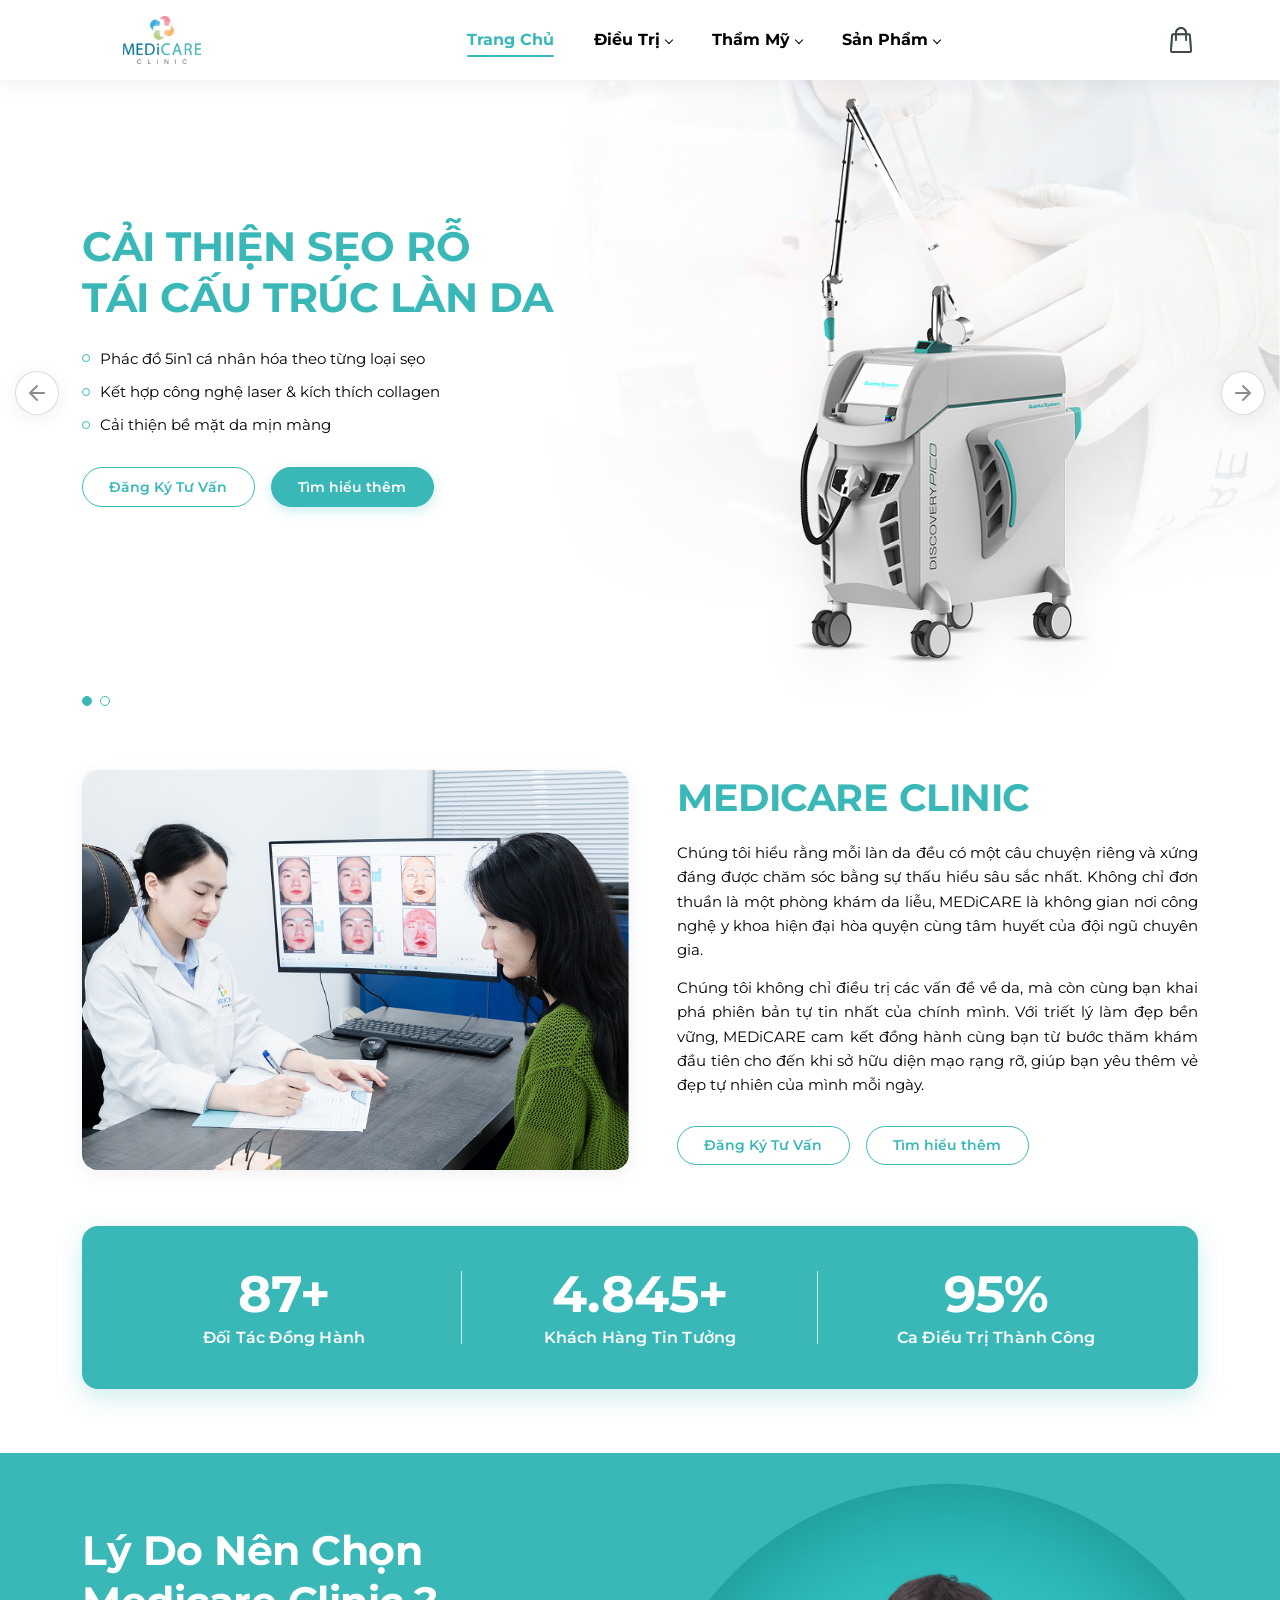
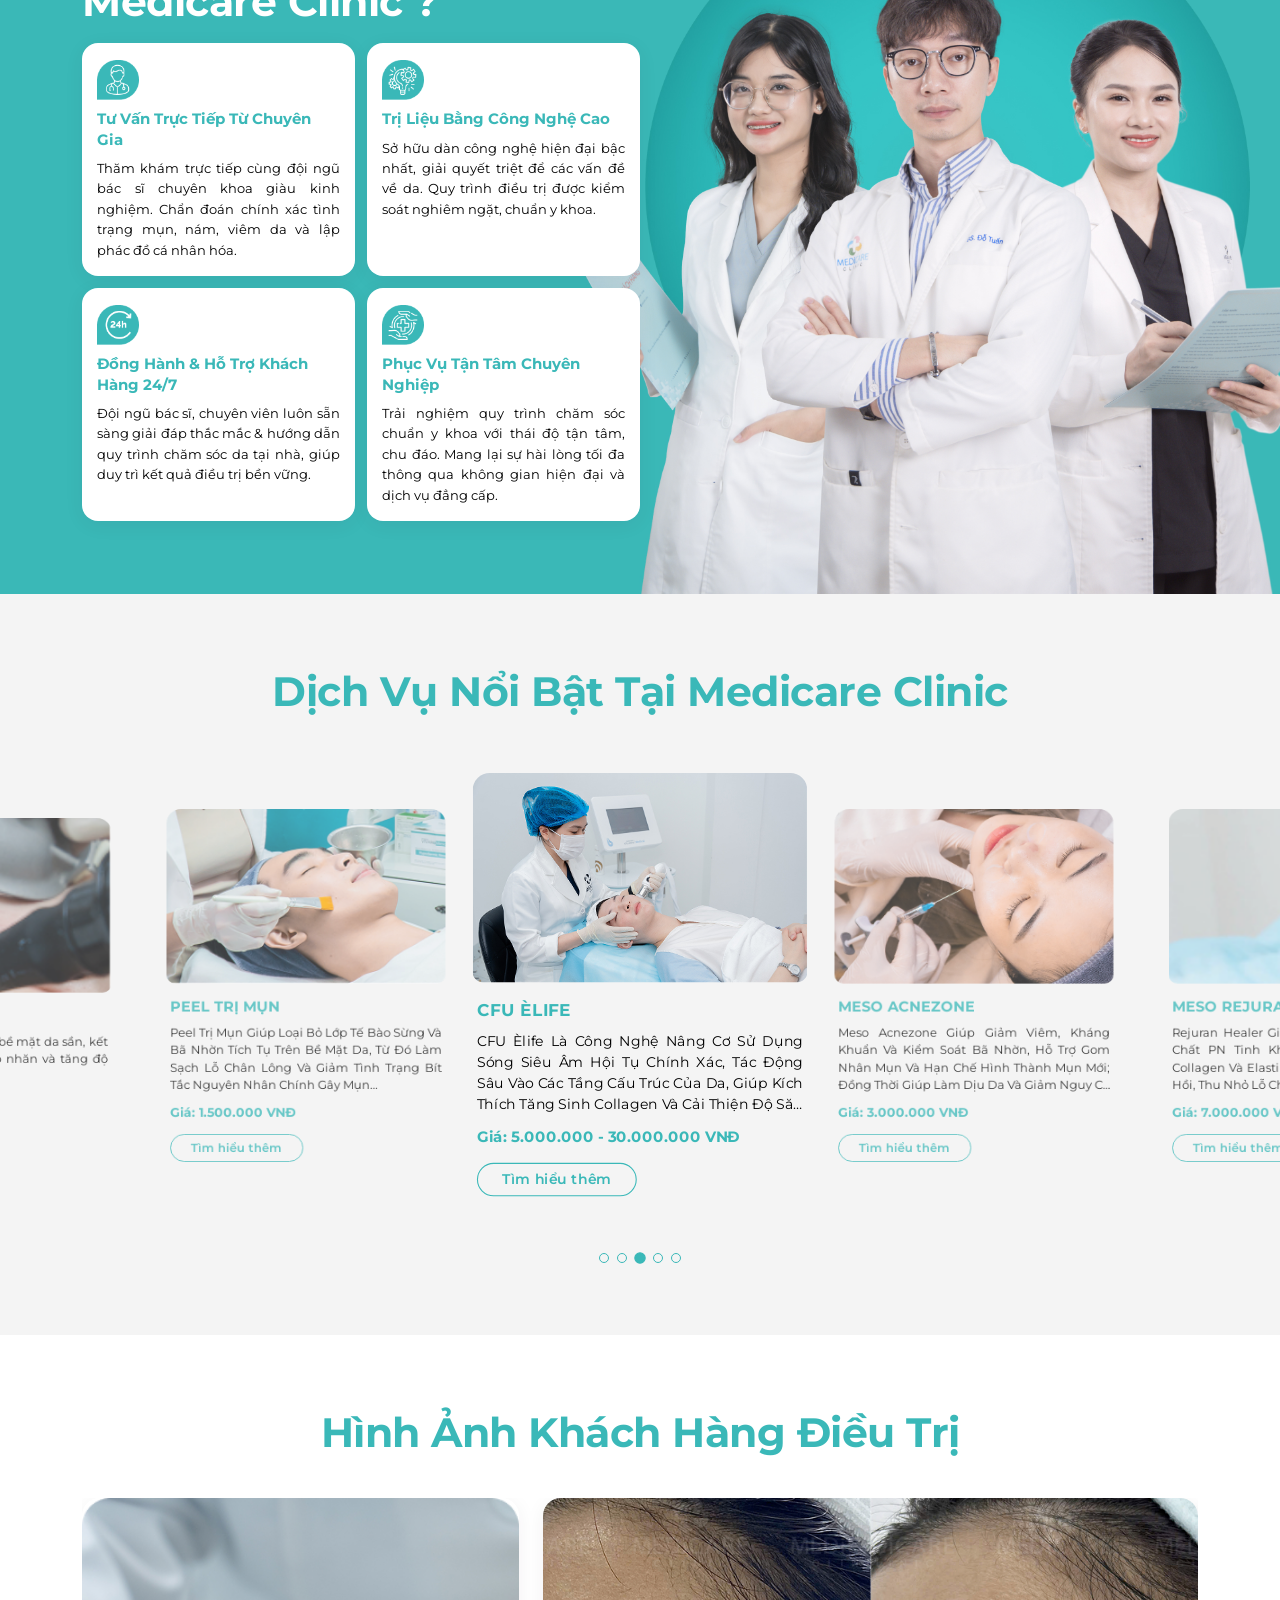
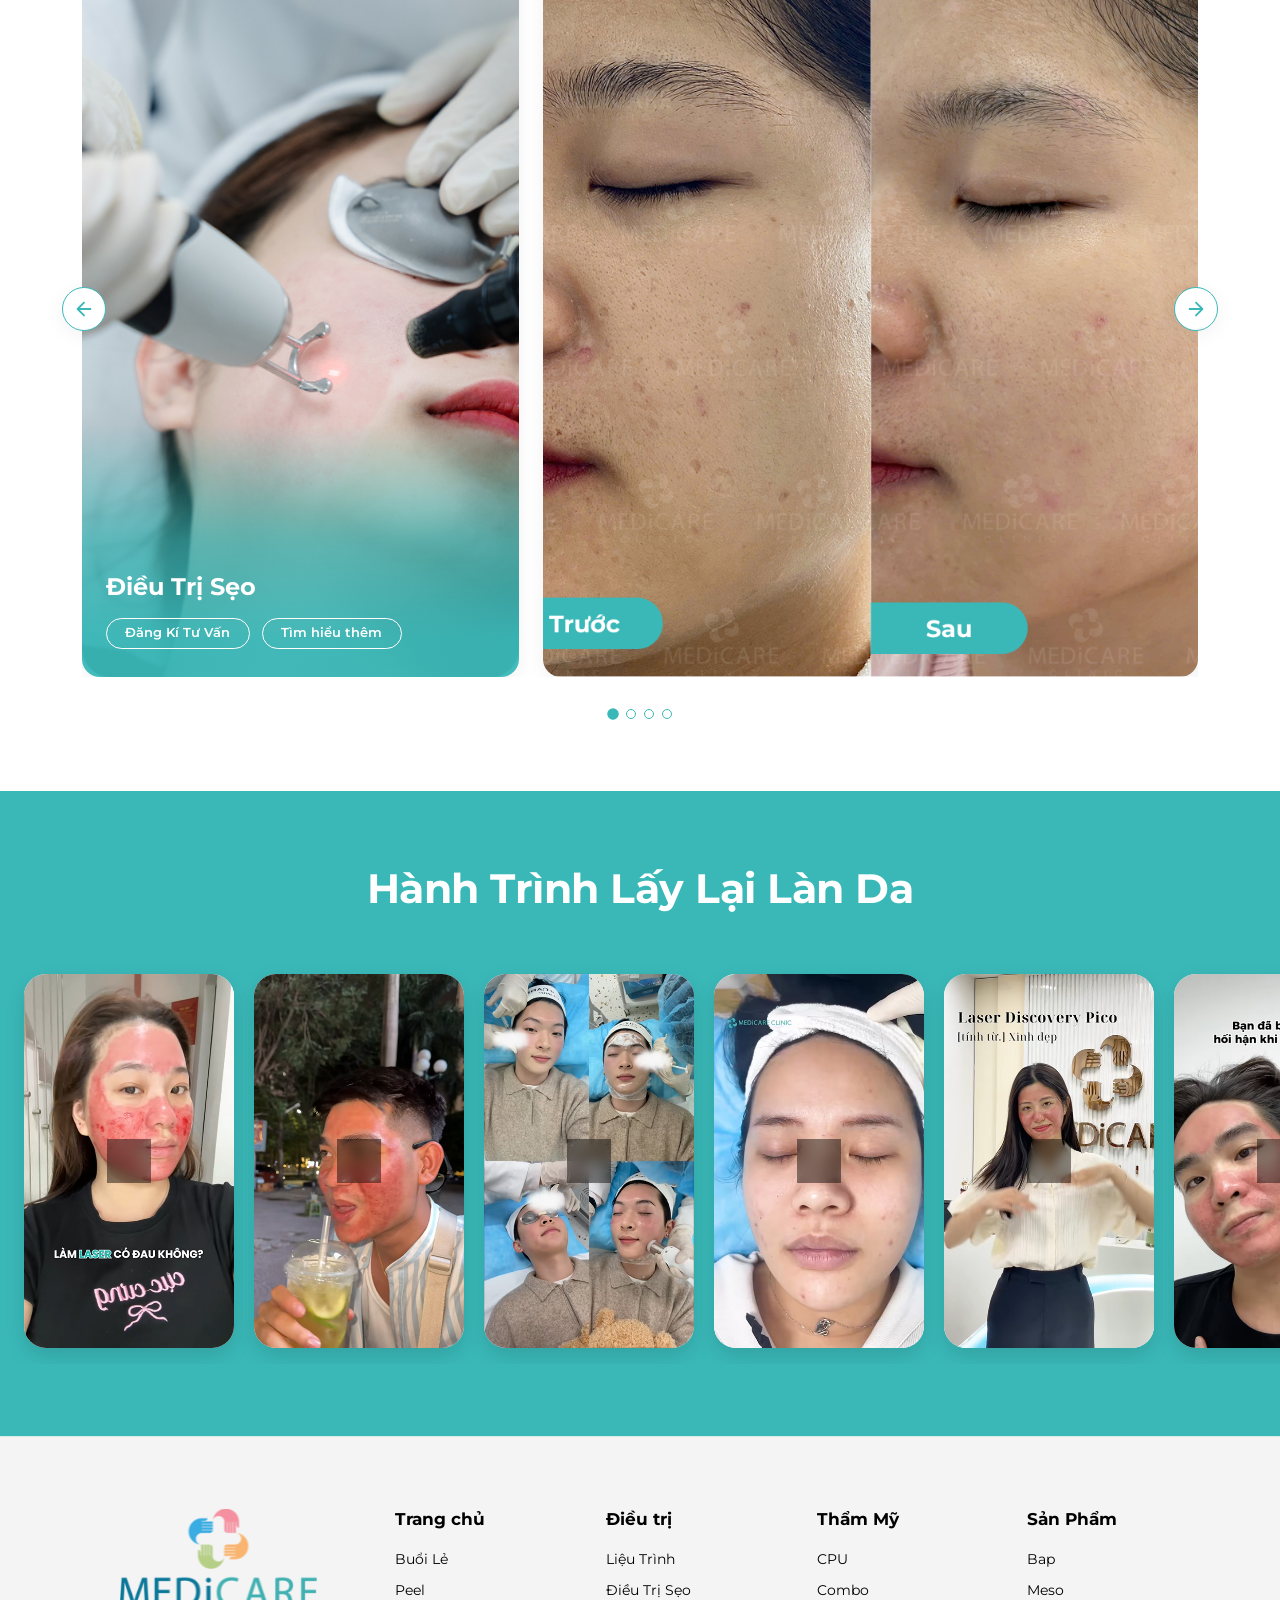
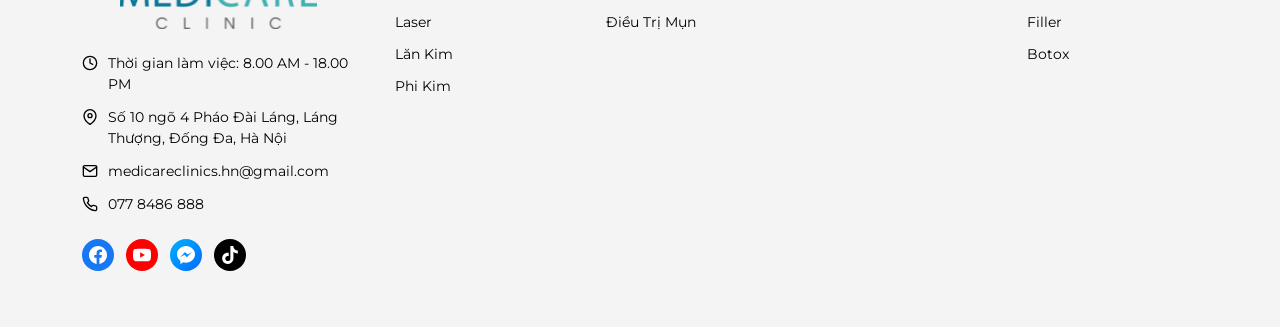
==== index.html @ 69e9b057 "update" ====
<!DOCTYPE html>
<html lang="en">

<head>
    <meta charset="UTF-8">
    <meta name="viewport" content="width=device-width, initial-scale=1.0">
    <title>Document</title>
    <link rel="stylesheet" href="assets/sass/style.min.css?v=2">
    <link rel="stylesheet" href="Home/sass/style.min.css?v=2">
    <link rel="stylesheet" href="header/sass/style.min.css">
    <link rel="stylesheet" href="footer/sass/style.min.css">
</head>

<body>
    <header class="header">
        <div class="container">
            <div class="header__wrapper">

                <!-- 1. Logo Thương Hiệu -->
                <a href="/" class="header__logo" aria-label="Medicare Clinic - Trang Chủ">
                    <img src="header/images/logo-medicare.svg" alt="Medicare Clinic" class="header__logo-img" width="160"
                        height="48">
                </a>

                <!-- 2. Lớp phủ mờ (Backdrop) khi mở menu trên Mobile -->
                <div class="header__backdrop" id="header-backdrop"></div>

                <!-- 3. Navigation Menu -->
                <nav class="header__nav" id="main-nav" aria-label="Menu điều hướng chính">
                    <ul class="header__menu">
                        <li class="header__menu-item">
                            <a href="#" class="header__menu-link header__menu-link--active">Trang Chủ</a>
                        </li>
                        <li class="header__menu-item header__menu-item--has-submenu">
                            <a href="#" class="header__menu-link">Điều Trị</a>

                            <!-- Nút xổ submenu trên Mobile -->
                            <button class="header__submenu-toggle" type="button" aria-expanded="false"
                                aria-label="Mở/đóng menu con Điều Trị"></button>

                            <!-- Submenu 2 Cột: Buổi Lẻ & Liệu Trình -->
                            <div class="header__submenu">
                                <div class="header__submenu-col">
                                    <a href="dich-vu-buoi-le/index.html" class="header__submenu-title">Buổi Lẻ</a>
                                    <a href="dich-vu-buoi-le/index.html#laser" class="header__submenu-link">LASER</a>
                                    <a href="dich-vu-buoi-le/index.html#peel" class="header__submenu-link">PEEL</a>
                                    <a href="dich-vu-buoi-le/index.html#lan-kim" class="header__submenu-link">LĂN KIM</a>
                                    <a href="dich-vu-buoi-le/index.html#phi-kim" class="header__submenu-link">PHI KIM</a>
                                </div>
                                <div class="header__submenu-col">
                                    <a href="dich-vu-lieu-trinh/index.html" class="header__submenu-title">Liệu Trình</a>
                                    <a href="dich-vu-lieu-trinh/index.html#dieu-tri-mun" class="header__submenu-link">ĐIỀU TRỊ MỤN</a>
                                    <a href="dich-vu-lieu-trinh/index.html#dieu-tri-seo" class="header__submenu-link">ĐIỀU TRỊ SẸO</a>
                                    <a href="dich-vu-lieu-trinh/index.html#lieu-trinh-body" class="header__submenu-link">LIỆU TRÌNH BODY</a>
                                </div>
                            </div>
                        </li>
                        <li class="header__menu-item header__menu-item--has-submenu">
                            <a href="#" class="header__menu-link">Thẩm Mỹ</a>

                            <!-- Nút xổ submenu trên Mobile -->
                            <button class="header__submenu-toggle" type="button" aria-expanded="false"
                                aria-label="Mở/đóng menu con Thẩm Mỹ"></button>

                            <!-- Submenu: CFU ÈLIFE & Combo -->
                            <div class="header__submenu header__submenu--single">
                                <div class="header__submenu-col">
                                    <a href="cfu-eliffe/index.html" class="header__submenu-link">CFU ÈLIFE</a>
                                    <a href="combo/index.html" class="header__submenu-link">COMBO</a>
                                </div>
                            </div>
                        </li>
                        <li class="header__menu-item header__menu-item--has-submenu">
                            <a href="#" class="header__menu-link">Sản Phẩm</a>

                            <!-- Nút xổ submenu trên Mobile -->
                            <button class="header__submenu-toggle" type="button" aria-expanded="false"
                                aria-label="Mở/đóng menu con Sản Phẩm"></button>

                            <!-- Submenu: Các Tab trong Trang Sản Phẩm -->
                            <div class="header__submenu header__submenu--single">
                                <div class="header__submenu-col">
                                    <a href="san-pham/index.html#meso" class="header__submenu-link">MESO</a>
                                    <a href="san-pham/index.html#bap" class="header__submenu-link">BAP</a>
                                    <a href="san-pham/index.html#filler" class="header__submenu-link">FILLER</a>
                                    <a href="san-pham/index.html#botox" class="header__submenu-link">BOTOX</a>
                                </div>
                            </div>
                        </li>
                    </ul>
                </nav>

                <!-- 4. Hành động (Giỏ hàng & Nút mở menu mobile) -->
                <div class="header__actions">
                    <!-- Nút Giỏ Hàng -->
                    <a href="cart/index.html" class="header__action-btn header__action-btn--cart" aria-label="Xem giỏ hàng">
                        <img src="header/images/icon-cart.svg" class="header__cart-icon" alt="" width="22" height="26">
                        <span class="header__cart-badge" aria-hidden="true"></span>
                    </a>

                    <!-- Nút Toggle Mobile Menu (Hamburger) -->
                    <button class="header__toggle" id="menu-toggle" type="button" aria-label="Mở danh mục menu"
                        aria-expanded="false" aria-controls="main-nav">
                        <span class="header__toggle-bar"></span>
                        <span class="header__toggle-bar"></span>
                        <span class="header__toggle-bar"></span>
                    </button>
                </div>

            </div>
        </div>
    </header>

    <section class="hero-slider" aria-label="Khuyến mãi & Dịch vụ nổi bật">
        <div class="hero-slider__wrapper">

            <!-- Nút điều hướng Trước (Prev) -->
            <button class="hero-slider__nav-btn hero-slider__nav-btn--prev" type="button" aria-label="Slide trước">
                <svg xmlns="http://www.w3.org/2000/svg" width="24" height="24" viewBox="0 0 24 24" fill="none"
                    stroke="currentColor" stroke-width="2" stroke-linecap="round" stroke-linejoin="round">
                    <path d="M19 12H5M12 19l-7-7 7-7" />
                </svg>
            </button>

            <!-- Danh sách Slides -->
            <div class="hero-slider__track">

                <!-- ================= SLIDE 1 (Active): Text Trái - Ảnh Phải ================= -->
                <article class="hero-slider__slide" data-index="0">
                    <div class="hero-slider__media-bg">
                        <img src="Home/images/treatment-bg-1.jpg" alt="Liệu trình trị sẹo" class="hero-slider__bg-img"
                            loading="lazy">
                    </div>
                    <div class="container">
                        <div class="hero-slider__grid">

                            <!-- Nội dung Slide 1 -->
                            <div class="hero-slider__content">
                                <h1 class="hero-slider__title">
                                    CẢI THIỆN SẸO RỖ<br>
                                    TÁI CẤU TRÚC LÀN DA
                                </h1>

                                <ul class="hero-slider__features">
                                    <li class="hero-slider__feature-item">
                                        <span class="hero-slider__feature-bullet"></span>
                                        <span class="hero-slider__feature-text">Phác đồ 5in1 cá nhân hóa theo từng loại
                                            sẹo</span>
                                    </li>
                                    <li class="hero-slider__feature-item">
                                        <span class="hero-slider__feature-bullet"></span>
                                        <span class="hero-slider__feature-text">Kết hợp công nghệ laser & kích thích
                                            collagen</span>
                                    </li>
                                    <li class="hero-slider__feature-item">
                                        <span class="hero-slider__feature-bullet"></span>
                                        <span class="hero-slider__feature-text">Cải thiện bề mặt da mịn màng</span>
                                    </li>
                                </ul>

                                <div class="hero-slider__actions">
                                    <a href="#tu-van" class="hero-slider__btn hero-slider__btn--outline">Đăng Ký Tư
                                        Vấn</a>
                                    <a href="#chi-tiet" class="hero-slider__btn hero-slider__btn--solid">Tìm hiểu
                                        thêm</a>
                                </div>
                            </div>

                            <!-- Hình ảnh Slide 1 -->
                            <div class="hero-slider__media">
                                <div class="hero-slider__media-device">
                                    <img src="Home/images/discovery-pico-machine.png" alt="Máy Discovery Pico Laser"
                                        class="hero-slider__device-img" width="520" height="600">
                                </div>
                            </div>

                        </div>
                    </div>
                </article>

                <!-- ================= SLIDE 2: Ảnh Trái - Text Phải (--reverse) ================= -->
                <article class="hero-slider__slide" data-index="1">
                    <div class="hero-slider__media-bg">
                        <img src="Home/images/treatment-bg-2.jpg" alt="Liệu trình nâng cơ trẻ hóa"
                            class="hero-slider__bg-img" loading="lazy">
                    </div>
                    <div class="container">
                        <div class="hero-slider__grid hero-slider__grid--reverse">

                            <!-- Hình ảnh Slide 2 (Nằm bên trái) -->
                            <div class="hero-slider__media">
                                <div class="hero-slider__media-device">
                                    <img src="Home/images/hifu-liftera-machine.png" alt="Máy Nâng cơ Trẻ hóa đa tầng"
                                        class="hero-slider__device-img" width="520" height="600">
                                </div>
                            </div>

                            <!-- Nội dung Slide 2 (Nằm bên phải) -->
                            <div class="hero-slider__content">
                                <h2 class="hero-slider__title">
                                    NÂNG CƠ ĐA TẦNG<br>
                                    TRẺ HÓA TOÀN DIỆN
                                </h2>

                                <ul class="hero-slider__features">
                                    <li class="hero-slider__feature-item">
                                        <span class="hero-slider__feature-bullet"></span>
                                        <span class="hero-slider__feature-text">Tác động sâu nhiều lớp da, cải thiện độ
                                            chảy xệ</span>
                                    </li>
                                    <li class="hero-slider__feature-item">
                                        <span class="hero-slider__feature-bullet"></span>
                                        <span class="hero-slider__feature-text">Kích thích tăng sinh collagen & elastin
                                            tự nhiên</span>
                                    </li>
                                    <li class="hero-slider__feature-item">
                                        <span class="hero-slider__feature-bullet"></span>
                                        <span class="hero-slider__feature-text">Giúp da săn chắc, mịn màng & trẻ
                                            trung</span>
                                    </li>
                                </ul>

                                <div class="hero-slider__actions">
                                    <a href="#tu-van" class="hero-slider__btn hero-slider__btn--outline">Đăng Ký Tư
                                        Vấn</a>
                                    <a href="#chi-tiet" class="hero-slider__btn hero-slider__btn--solid">Tìm hiểu
                                        thêm</a>
                                </div>
                            </div>

                        </div>
                    </div>
                </article>

            </div>

            <!-- Dấu chấm phân trang nằm trong vùng container -->
            <div class="container">
                <div class="hero-slider__pagination">
                    <button class="hero-slider__dot hero-slider__dot--active" type="button"
                        aria-label="Đi đến slide 1"></button>
                    <button class="hero-slider__dot" type="button" aria-label="Đi đến slide 2"></button>
                </div>
            </div>

            <!-- Nút điều hướng Tiếp (Next) -->
            <button class="hero-slider__nav-btn hero-slider__nav-btn--next" type="button" aria-label="Slide tiếp theo">
                <svg xmlns="http://www.w3.org/2000/svg" width="24" height="24" viewBox="0 0 24 24" fill="none"
                    stroke="currentColor" stroke-width="2" stroke-linecap="round" stroke-linejoin="round">
                    <path d="M5 12h14M12 5l7 7-7 7" />
                </svg>
            </button>

        </div>
    </section>

    <section class="about" aria-label="Giới thiệu về Medicare Clinic">
        <div class="container">

            <!-- Phần 1: Khối Giới Thiệu (2 Cột: Hình Ảnh & Nội Dung) -->
            <div class="about__grid" data-aos="fade-up">

                <!-- Cột Trái: Hình Ảnh Khám & Soi Da -->
                <div class="about__media">
                    <img src="Home/images/about-doctor-consulting.jpg"
                        alt="Bác sĩ Medicare Clinic soi da và tư vấn phác đồ cho khách hàng" class="about__img"
                        loading="lazy" width="600" height="420">
                </div>

                <!-- Cột Phải: Nội Dung Giới Thiệu -->
                <div class="about__content">
                    <h2 class="about__title" data-aos="fade-up">MEDiCARE CLINIC</h2>

                    <div class="about__description">
                        <p class="about__desc">
                            Chúng tôi hiểu rằng mỗi làn da đều có một câu chuyện riêng và xứng đáng được chăm sóc bằng
                            sự thấu hiểu sâu sắc nhất. Không chỉ đơn thuần là một phòng khám da liễu, MEDiCARE là không
                            gian nơi công nghệ y khoa hiện đại hòa quyện cùng tâm huyết của đội ngũ chuyên gia.
                        </p>
                        <p class="about__desc">
                            Chúng tôi không chỉ điều trị các vấn đề về da, mà còn cùng bạn khai phá phiên bản tự tin
                            nhất của chính mình. Với triết lý làm đẹp bền vững, MEDiCARE cam kết đồng hành cùng bạn từ
                            bước thăm khám đầu tiên cho đến khi sở hữu diện mạo rạng rỡ, giúp bạn yêu thêm vẻ đẹp tự
                            nhiên của mình mỗi ngày.
                        </p>
                    </div>

                    <!-- Nhóm Nút Hành Động -->
                    <div class="about__actions">
                        <a href="#tu-van" class="about__btn about__btn--outline">Đăng Ký Tư Vấn</a>
                        <a href="#gioi-thieu" class="about__btn about__btn--outline">Tìm hiểu thêm</a>
                    </div>
                </div>

            </div>

            <!-- Phần 2: Banner Khối Số Liệu Thống Kê (Stats Banner) -->
            <div class="about__stats" data-aos="fade-up">

                <div class="about__stat-item">
                    <span class="about__stat-number">90+</span>
                    <span class="about__stat-label">Đối Tác Đồng Hành</span>
                </div>

                <div class="about__stat-item">
                    <span class="about__stat-number">5.000+</span>
                    <span class="about__stat-label">Khách Hàng Tin Tưởng</span>
                </div>

                <div class="about__stat-item">
                    <span class="about__stat-number">98%</span>
                    <span class="about__stat-label">Ca Điều Trị Thành Công</span>
                </div>

            </div>

        </div>
    </section>

    <section class="why-choose" aria-label="Lý do nên chọn Medicare Clinic">
        <div class="container">
            <div class="why-choose__wrapper">

                <!-- ================= CỘT TRÁI: TIÊU ĐỀ & 4 CARD TÍNH NĂNG ================= -->
                <div class="why-choose__content">
                    <h2 class="why-choose__title" data-aos="fade-up">
                        Lý Do Nên Chọn<br>
                        Medicare Clinic ?
                    </h2>

                    <div class="why-choose__cards">

                        <!-- Card 1: Chuyên gia tư vấn -->
                        <article class="why-choose__card" data-aos="fade-up">
                            <div class="why-choose__card-icon" aria-hidden="true">
                                <img src="Home/images/why-icon1.png" alt="" width="42" height="42" class="why-choose__card-icon-img">
                            </div>
                            <h3 class="why-choose__card-title">Tư Vấn Trực Tiếp Từ Chuyên Gia</h3>
                            <p class="why-choose__card-desc">
                                Thăm khám trực tiếp cùng đội ngũ bác sĩ chuyên khoa giàu kinh nghiệm. Chẩn đoán chính
                                xác tình trạng mụn, nám, viêm da và lập phác đồ cá nhân hóa.
                            </p>
                        </article>

                        <!-- Card 2: Công nghệ cao -->
                        <article class="why-choose__card" data-aos="fade-up">
                            <div class="why-choose__card-icon" aria-hidden="true">
                                <img src="Home/images/why-icon2.png" alt="" width="42" height="42" class="why-choose__card-icon-img">
                            </div>
                            <h3 class="why-choose__card-title">Trị Liệu Bằng Công Nghệ Cao</h3>
                            <p class="why-choose__card-desc">
                                Sở hữu dàn công nghệ hiện đại bậc nhất, giải quyết triệt để các vấn đề về da. Quy trình
                                điều trị được kiểm soát nghiêm ngặt, chuẩn y khoa.
                            </p>
                        </article>

                        <!-- Card 3: Hỗ trợ 24/7 -->
                        <article class="why-choose__card" data-aos="fade-up">
                            <div class="why-choose__card-icon" aria-hidden="true">
                                <img src="Home/images/why-icon3.png" alt="" width="42" height="42" class="why-choose__card-icon-img">
                            </div>
                            <h3 class="why-choose__card-title">Đồng Hành & Hỗ Trợ Khách Hàng 24/7</h3>
                            <p class="why-choose__card-desc">
                                Đội ngũ bác sĩ, chuyên viên luôn sẵn sàng giải đáp thắc mắc & hướng dẫn quy trình chăm
                                sóc da tại nhà, giúp duy trì kết quả điều trị bền vững.
                            </p>
                        </article>

                        <!-- Card 4: Phục vụ tận tâm -->
                        <article class="why-choose__card" data-aos="fade-up">
                            <div class="why-choose__card-icon" aria-hidden="true">
                                <img src="Home/images/why-icon4.png" alt="" width="42" height="42" class="why-choose__card-icon-img">
                            </div>
                            <h3 class="why-choose__card-title">Phục Vụ Tận Tâm Chuyên Nghiệp</h3>
                            <p class="why-choose__card-desc">
                                Trải nghiệm quy trình chăm sóc chuẩn y khoa với thái độ tận tâm, chu đáo. Mang lại sự
                                hài lòng tối đa thông qua không gian hiện đại và dịch vụ đẳng cấp.
                            </p>
                        </article>

                    </div>
                </div>

            </div>
        </div>
    </section>

    <section class="services-slider" aria-label="Dịch Vụ Nổi Bật Tại Medicare Clinic">
        <!-- Tiêu Đề Section -->
        <div class="services-slider__header">
            <h2 class="services-slider__title" data-aos="fade-up">Dịch Vụ Nổi Bật Tại Medicare Clinic</h2>
        </div>

        <!-- Khung Chứa Slider (Viewport) -->
        <div class="services-slider__viewport">
            <div class="services-slider__track" id="services-track">

                <!-- Slide 1 -->
                <article class="services-slider__slide">
                    <div class="services-slider__card">
                        <div class="services-slider__card-media">
                            <img src="Home/images/service-laser-fractional.jpg" alt="Laser Fractional CO2"
                                class="services-slider__card-img" loading="lazy">
                        </div>
                        <div class="services-slider__card-body">
                            <h3 class="services-slider__card-title">LASER FRACTIONAL</h3>
                            <p class="services-slider__card-desc">
                                Cải thiện sẹo rỗ sâu, tái tạo bề mặt da sần, kết cấu da săn chắc, giảm nếp nhăn và
                                tăng độ đàn hồi cho da.
                            </p>
                            <div class="services-slider__card-price">Giá: 2.500.000 VNĐ</div>
                            <a href="#dich-vu" class="services-slider__card-btn">Tìm hiểu thêm</a>
                        </div>
                    </div>
                </article>

                <!-- Slide 2 -->
                <article class="services-slider__slide">
                    <div class="services-slider__card">
                        <div class="services-slider__card-media">
                            <img src="Home/images/service-peel.jpg" alt="Peel Trị Mụn" class="services-slider__card-img"
                                loading="lazy">
                        </div>
                        <div class="services-slider__card-body">
                            <h3 class="services-slider__card-title">PEEL TRỊ MỤN</h3>
                            <p class="services-slider__card-desc">
                                Peel Trị Mụn Giúp Loại Bỏ Lớp Tế Bào Sừng Và Bã Nhờn Tích Tụ Trên Bề Mặt Da, Từ Đó
                                Làm Sạch Lỗ Chân Lông Và Giảm Tình Trạng Bít Tắc Nguyên Nhân Chính Gây Mụn...
                            </p>
                            <div class="services-slider__card-price">Giá: 1.500.000 VNĐ</div>
                            <a href="#dich-vu" class="services-slider__card-btn">Tìm hiểu thêm</a>
                        </div>
                    </div>
                </article>

                <!-- Slide 3 (Active / Phóng to ở giữa) -->
                <article class="services-slider__slide services-slider__slide--active">
                    <div class="services-slider__card">
                        <div class="services-slider__card-media">
                            <img src="Home/images/service-cfu.jpg" alt="CFU ÈLIFE Nâng Cơ" class="services-slider__card-img"
                                loading="lazy">
                        </div>
                        <div class="services-slider__card-body">
                            <h3 class="services-slider__card-title">CFU ÈLIFE</h3>
                            <p class="services-slider__card-desc">
                                CFU Èlife Là Công Nghệ Nâng Cơ Sử Dụng Sóng Siêu Âm Hội Tụ Chính Xác, Tác Động Sâu
                                Vào Các Tầng Cấu Trúc Của Da, Giúp Kích Thích Tăng Sinh Collagen Và Cải Thiện Độ Săn
                                Chắc...
                            </p>
                            <div class="services-slider__card-price">Giá: 5.000.000 - 30.000.000 VNĐ</div>
                            <a href="#dich-vu" class="services-slider__card-btn">Tìm hiểu thêm</a>
                        </div>
                    </div>
                </article>

                <!-- Slide 4 -->
                <article class="services-slider__slide">
                    <div class="services-slider__card">
                        <div class="services-slider__card-media">
                            <img src="Home/images/service-meso-acnezone.jpg" alt="Meso Acnezone"
                                class="services-slider__card-img" loading="lazy">
                        </div>
                        <div class="services-slider__card-body">
                            <h3 class="services-slider__card-title">MESO ACNEZONE</h3>
                            <p class="services-slider__card-desc">
                                Meso Acnezone Giúp Giảm Viêm, Kháng Khuẩn Và Kiểm Soát Bã Nhờn, Hỗ Trợ Gom Nhân Mụn
                                Và Hạn Chế Hình Thành Mụn Mới; Đồng Thời Giúp Làm Dịu Da Và Giảm Nguy Cơ Thâm Sau
                                Mụn...
                            </p>
                            <div class="services-slider__card-price">Giá: 3.000.000 VNĐ</div>
                            <a href="#dich-vu" class="services-slider__card-btn">Tìm hiểu thêm</a>
                        </div>
                    </div>
                </article>

                <!-- Slide 5 -->
                <article class="services-slider__slide">
                    <div class="services-slider__card">
                        <div class="services-slider__card-media">
                            <img src="Home/images/service-meso-rejuran.jpg" alt="Meso Rejuran Healer"
                                class="services-slider__card-img" loading="lazy">
                        </div>
                        <div class="services-slider__card-body">
                            <h3 class="services-slider__card-title">MESO REJURAN</h3>
                            <p class="services-slider__card-desc">
                                Rejuran Healer Giúp Phục Hồi Da Nhờ Hoạt Chất PN Tinh Khiết, Kích Thích Sản Sinh
                                Collagen Và Elastin, Nhờ Đó Da Tăng Độ Đàn Hồi, Thu Nhỏ Lỗ Chân Lông...
                            </p>
                            <div class="services-slider__card-price">Giá: 7.000.000 VNĐ</div>
                            <a href="#dich-vu" class="services-slider__card-btn">Tìm hiểu thêm</a>
                        </div>
                    </div>
                </article>

            </div>
        </div>

        <!-- Dấu Chấm Phân Trang (Dots) -->
        <div class="services-slider__pagination" id="services-pagination"></div>
    </section>

    <section class="results-slider" aria-label="Hình Ảnh Khách Hàng Điều Trị">
        <div class="container">

            <!-- Tiêu Đề Section -->
            <div class="results-slider__header">
                <h2 class="results-slider__title" data-aos="fade-up">Hình Ảnh Khách Hàng Điều Trị</h2>
            </div>

            <!-- Khung Chứa Slider (Viewport & Track) -->
            <div class="results-slider__wrapper">

                <!-- Nút Prev -->
                <button class="results-slider__nav-btn results-slider__nav-btn--prev" type="button"
                    aria-label="Slide trước">
                    <svg xmlns="http://www.w3.org/2000/svg" width="22" height="22" viewBox="0 0 24 24" fill="none"
                        stroke="currentColor" stroke-width="2" stroke-linecap="round" stroke-linejoin="round">
                        <path d="M19 12H5M12 19l-7-7 7-7" />
                    </svg>
                </button>

                <!-- Track Trượt Ngang -->
                <div class="results-slider__viewport">
                <div class="results-slider__track">

                    <!-- ================= SLIDE 1: ĐIỀU TRỊ SẸO ================= -->
                    <article class="results-slider__slide results-slider__slide--active">
                        <div class="results-slider__grid">

                            <!-- Cột Trái: Card Dịch Vụ -->
                            <div class="results-slider__service-card">
                                <img src="Home/images/results-scar-service.jpg" alt="Quy trình điều trị sẹo"
                                    class="results-slider__service-img" loading="lazy">
                                <div class="results-slider__service-overlay">
                                    <h3 class="results-slider__service-title">Điều Trị Sẹo</h3>
                                    <div class="results-slider__service-actions">
                                        <a href="#tu-van" class="results-slider__service-btn">Đăng Kí Tư Vấn</a>
                                        <a href="#chi-tiet" class="results-slider__service-btn">Tìm hiểu thêm</a>
                                    </div>
                                </div>
                            </div>

                            <!-- Cột Phải: 1 Ảnh Gộp So Sánh + 2 Badge Trước & Sau -->
                            <div class="results-slider__compare-card">
                                <div class="results-slider__compare-track">
                                    <img src="Home/images/results-scar-compare.jpg" alt="So sánh trước và sau điều trị sẹo"
                                        class="results-slider__compare-img results-slider__compare-img--active" loading="lazy">
                                    <img src="Home/images/results-scar-compare1.jpg" alt="So sánh trước và sau điều trị sẹo"
                                        class="results-slider__compare-img" loading="lazy">
                                    <img src="Home/images/results-scar-compare2.jpg" alt="So sánh trước và sau điều trị sẹo"
                                        class="results-slider__compare-img" loading="lazy">
                                </div>
                            </div>

                        </div>
                    </article>

                    <!-- ================= SLIDE 2: ĐIỀU TRỊ MỤN ================= -->
                    <article class="results-slider__slide">
                        <div class="results-slider__grid">

                            <div class="results-slider__service-card">
                                <img src="Home/images/results-acne-service.jpg" alt="Quy trình điều trị mụn"
                                    class="results-slider__service-img" loading="lazy">
                                <div class="results-slider__service-overlay">
                                    <h3 class="results-slider__service-title">Điều Trị Mụn</h3>
                                    <div class="results-slider__service-actions">
                                        <a href="#tu-van" class="results-slider__service-btn">Đăng Kí Tư Vấn</a>
                                        <a href="#chi-tiet" class="results-slider__service-btn">Tìm hiểu thêm</a>
                                    </div>
                                </div>
                            </div>

                            <div class="results-slider__compare-card">
                                <div class="results-slider__compare-track">
                                    <img src="Home/images/results-acne-compare.jpg" alt="So sánh trước và sau điều trị mụn"
                                        class="results-slider__compare-img results-slider__compare-img--active" loading="lazy">
                                    <img src="Home/images/results-acne-compare1.jpg" alt="So sánh trước và sau điều trị mụn"
                                        class="results-slider__compare-img" loading="lazy">
                                    <img src="Home/images/results-acne-compare2.jpg" alt="So sánh trước và sau điều trị mụn"
                                        class="results-slider__compare-img" loading="lazy">
                                </div>
                            </div>

                        </div>
                    </article>

                    <!-- ================= SLIDE 3: LIỆU TRÌNH CFU ================= -->
                    <article class="results-slider__slide">
                        <div class="results-slider__grid">

                            <div class="results-slider__service-card">
                                <img src="Home/images/results-cfu-service.jpg" alt="Quy trình nâng cơ CFU"
                                    class="results-slider__service-img" loading="lazy">
                                <div class="results-slider__service-overlay">
                                    <h3 class="results-slider__service-title">Liệu Trình CFU</h3>
                                    <div class="results-slider__service-actions">
                                        <a href="#tu-van" class="results-slider__service-btn">Đăng Kí Tư Vấn</a>
                                        <a href="#chi-tiet" class="results-slider__service-btn">Tìm hiểu thêm</a>
                                    </div>
                                </div>
                            </div>

                            <div class="results-slider__compare-card">
                                <div class="results-slider__compare-track">
                                <img src="Home/images/results-cfu-compare.jpg" alt="So sánh trước và sau nâng cơ CFU"
                                    class="results-slider__compare-img results-slider__compare-img--active" loading="lazy">
                                <img src="Home/images/results-cfu-compare1.jpg" alt="So sánh trước và sau nâng cơ CFU"
                                    class="results-slider__compare-img" loading="lazy">
                                <img src="Home/images/results-cfu-compare2.jpg" alt="So sánh trước và sau nâng cơ CFU"
                                    class="results-slider__compare-img" loading="lazy">
                            </div>
                            </div>

                        </div>
                    </article>

                    <!-- ================= SLIDE 4: MESO ================= -->
                    <article class="results-slider__slide">
                        <div class="results-slider__grid">

                            <div class="results-slider__service-card">
                                <img src="Home/images/results-meso-service.jpg" alt="Quy trình cấy Meso"
                                    class="results-slider__service-img" loading="lazy">
                                <div class="results-slider__service-overlay">
                                    <h3 class="results-slider__service-title">Meso</h3>
                                    <div class="results-slider__service-actions">
                                        <a href="#tu-van" class="results-slider__service-btn">Đăng Kí Tư Vấn</a>
                                        <a href="#chi-tiet" class="results-slider__service-btn">Tìm hiểu thêm</a>
                                    </div>
                                </div>
                            </div>

                            <div class="results-slider__compare-card">
                                <div class="results-slider__compare-track">
                                    <img src="Home/images/results-meso-compare.jpg" alt="So sánh trước và sau cấy Meso"
                                        class="results-slider__compare-img results-slider__compare-img--active" loading="lazy">
                                    <img src="Home/images/results-meso-compare1.jpg" alt="So sánh trước và sau cấy Meso"
                                        class="results-slider__compare-img" loading="lazy">
                                    <img src="Home/images/results-meso-compare2.jpg" alt="So sánh trước và sau cấy Meso"
                                        class="results-slider__compare-img" loading="lazy">
                                </div>
                            </div>

                        </div>
                    </article>

                </div>
                </div>

                <!-- Nút Next -->
                <button class="results-slider__nav-btn results-slider__nav-btn--next" type="button"
                    aria-label="Slide tiếp theo">
                    <svg xmlns="http://www.w3.org/2000/svg" width="22" height="22" viewBox="0 0 24 24" fill="none"
                        stroke="currentColor" stroke-width="2" stroke-linecap="round" stroke-linejoin="round">
                        <path d="M5 12h14M12 5l7 7-7 7" />
                    </svg>
                </button>

                <!-- Pagination Dots -->
                <div class="results-slider__pagination">
                    <button class="results-slider__dot results-slider__dot--active" type="button"
                        aria-label="Slide 1"></button>
                    <button class="results-slider__dot" type="button" aria-label="Slide 2"></button>
                    <button class="results-slider__dot" type="button" aria-label="Slide 3"></button>
                    <button class="results-slider__dot" type="button" aria-label="Slide 4"></button>
                </div>

            </div>

        </div>
    </section>

    <section class="journey" aria-label="Hành Trình Lấy Lại Làn Da">
        <div class="container">

            <!-- Tiêu Đề Section -->
            <div class="journey__header">
                <h2 class="journey__title" data-aos="fade-up">Hành Trình Lấy Lại Làn Da</h2>
            </div>

        </div>

        <!-- Khung Gallery Trượt Ngang (Full Viewport) -->
        <div class="journey__viewport">
            <div class="journey__track" id="journey-track">

                <!-- Item 1 -->
                <article class="journey__card">
                    <img src="Home/images/journey-story-1.jpg" alt="Hành trình điều trị laser của khách hàng"
                        class="journey__card-img" loading="lazy">
                    <div class="journey__card-play" aria-hidden="true">
                        <svg xmlns="http://www.w3.org/2000/svg" width="20" height="20" viewBox="0 0 24 24"
                            fill="currentColor">
                            <path d="M8 5v14l11-7z" />
                        </svg>
                    </div>
                </article>

                <!-- Item 2 -->
                <article class="journey__card">
                    <img src="Home/images/journey-story-2.jpg" alt="Quá trình chăm sóc và phục hồi da"
                        class="journey__card-img" loading="lazy">
                    <div class="journey__card-play" aria-hidden="true">
                        <svg xmlns="http://www.w3.org/2000/svg" width="20" height="20" viewBox="0 0 24 24"
                            fill="currentColor">
                            <path d="M8 5v14l11-7z" />
                        </svg>
                    </div>
                </article>

                <!-- Item 3 -->
                <article class="journey__card">
                    <img src="Home/images/journey-story-3.jpg" alt="Tình trạng da mặt cải thiện rõ rệt"
                        class="journey__card-img" loading="lazy">
                    <div class="journey__card-play" aria-hidden="true">
                        <svg xmlns="http://www.w3.org/2000/svg" width="20" height="20" viewBox="0 0 24 24"
                            fill="currentColor">
                            <path d="M8 5v14l11-7z" />
                        </svg>
                    </div>
                </article>

                <!-- Item 4 -->
                <article class="journey__card">
                    <img src="Home/images/journey-story-4.jpg" alt="Review trải nghiệm Laser Discovery Pico"
                        class="journey__card-img" loading="lazy">
                    <div class="journey__card-play" aria-hidden="true">
                        <svg xmlns="http://www.w3.org/2000/svg" width="20" height="20" viewBox="0 0 24 24"
                            fill="currentColor">
                            <path d="M8 5v14l11-7z" />
                        </svg>
                    </div>
                </article>

                <!-- Item 5 -->
                <article class="journey__card">
                    <img src="Home/images/journey-story-5.jpg" alt="Cảm nhận sau khi bắn laser trị thâm nám"
                        class="journey__card-img" loading="lazy">
                    <div class="journey__card-play" aria-hidden="true">
                        <svg xmlns="http://www.w3.org/2000/svg" width="20" height="20" viewBox="0 0 24 24"
                            fill="currentColor">
                            <path d="M8 5v14l11-7z" />
                        </svg>
                    </div>
                </article>

                <!-- Item 6 -->
                <article class="journey__card">
                    <img src="Home/images/journey-story-6.jpg" alt="Làn da căng mịn không tì vết" class="journey__card-img"
                        loading="lazy">
                    <div class="journey__card-play" aria-hidden="true">
                        <svg xmlns="http://www.w3.org/2000/svg" width="20" height="20" viewBox="0 0 24 24"
                            fill="currentColor">
                            <path d="M8 5v14l11-7z" />
                        </svg>
                    </div>
                </article>
                <!-- Item 7 -->
                <article class="journey__card">
                    <img src="Home/images/journey-story-7.jpg" alt="Làn da căng mịn không tì vết" class="journey__card-img"
                        loading="lazy">
                    <div class="journey__card-play" aria-hidden="true">
                        <svg xmlns="http://www.w3.org/2000/svg" width="20" height="20" viewBox="0 0 24 24"
                            fill="currentColor">
                            <path d="M8 5v14l11-7z" />
                        </svg>
                    </div>
                </article>
                <!-- Item 8 -->
                <article class="journey__card">
                    <img src="Home/images/journey-story-8.jpg" alt="Làn da căng mịn không tì vết" class="journey__card-img"
                        loading="lazy">
                    <div class="journey__card-play" aria-hidden="true">
                        <svg xmlns="http://www.w3.org/2000/svg" width="20" height="20" viewBox="0 0 24 24"
                            fill="currentColor">
                            <path d="M8 5v14l11-7z" />
                        </svg>
                    </div>
                </article>

            </div>
        </div>
    </section>

    <script>
        document.addEventListener("DOMContentLoaded", () => {
            initHeroSlider();
            initAboutCounters();
            initServicesSlider();
            initResultsSlider();
            initCompareSliders();
            initJourneyGallery();
        });

        function initHeroSlider() {
            const slides = document.querySelectorAll(".hero-slider__slide");
            const dots = document.querySelectorAll(".hero-slider__dot");
            const track = document.querySelector(".hero-slider__track");
            const prevBtn = document.querySelector(".hero-slider__nav-btn--prev");
            const nextBtn = document.querySelector(".hero-slider__nav-btn--next");

            if (!slides.length) return;

            let currentSlide = 0;
            let autoSlideTimer = null;

            const showSlide = (index) => {
                slides.forEach((slide, i) => {
                    slide.classList.toggle("hero-slider__slide--active", i === index);
                });
                dots.forEach((dot, i) => {
                    dot.classList.toggle("hero-slider__dot--active", i === index);
                });
                track.style.transform = `translateX(-${index * 100}%)`;
                currentSlide = index;
            };

            const nextSlide = () => {
                const nextIndex = (currentSlide + 1) % slides.length;
                showSlide(nextIndex);
            };

            const prevSlide = () => {
                const prevIndex = (currentSlide - 1 + slides.length) % slides.length;
                showSlide(prevIndex);
            };

            const startAutoSlide = () => {
                autoSlideTimer = setInterval(nextSlide, 5000);
            };

            const resetAutoSlide = () => {
                clearInterval(autoSlideTimer);
                startAutoSlide();
            };

            // Lắng nghe sự kiện Click
            nextBtn?.addEventListener("click", () => {
                nextSlide();
                resetAutoSlide();
            });

            prevBtn?.addEventListener("click", () => {
                prevSlide();
                resetAutoSlide();
            });

            dots.forEach((dot, index) => {
                dot.addEventListener("click", () => {
                    showSlide(index);
                    resetAutoSlide();
                });
            });

            // Bắt đầu chạy tự động
            startAutoSlide();
        }

        function initAboutCounters() {
            const statsEl = document.querySelector(".about__stats");
            const numbers = document.querySelectorAll(".about__stat-number");

            if (!statsEl || !numbers.length) return;

            // Định dạng số theo chuẩn Việt Nam: dấu chấm phân cách hàng nghìn
            const formatNumber = (value) => value.toString().replace(/\B(?=(\d{3})+(?!\d))/g, ".");

            const parseTarget = (el) => {
                const match = el.textContent.trim().match(/^([\d.,]+)(.*)$/);
                if (!match) return null;
                const target = parseInt(match[1].replace(/[.,]/g, ""), 10);
                return { target, suffix: match[2] };
            };

            const animate = () => {
                const duration = 1500;
                const startTime = performance.now();

                const data = Array.from(numbers).map((el) => ({ el, ...parseTarget(el) })).filter((d) => d.target != null);

                const tick = (now) => {
                    const progress = Math.min((now - startTime) / duration, 1);
                    // Ease-out cubic
                    const eased = 1 - Math.pow(1 - progress, 3);

                    data.forEach(({ el, target, suffix }) => {
                        el.textContent = formatNumber(Math.round(target * eased)) + suffix;
                    });

                    if (progress < 1) requestAnimationFrame(tick);
                };

                requestAnimationFrame(tick);
            };

            // Người dùng cài đặt giảm chuyển động -> hiển thị thẳng giá trị cuối cùng
            if (window.matchMedia("(prefers-reduced-motion: reduce)").matches) {
                numbers.forEach((el) => {
                    const { target, suffix } = parseTarget(el) || {};
                    if (target != null) el.textContent = formatNumber(target) + suffix;
                });
                return;
            }

            // Chạy 1 lần duy nhất khi banner thống kê vào màn hình
            const observer = new IntersectionObserver((entries) => {
                entries.forEach((entry) => {
                    if (!entry.isIntersecting) return;
                    animate();
                    observer.disconnect();
                });
            }, { threshold: 0.3 });

            observer.observe(statsEl);
        }

        /* ==========================================================================
           3. MODULE: SERVICES SLIDER (CENTER-MODE & SWIPE - LOOP VÔ HẠN)
           ========================================================================== */
        function initServicesSlider() {
            const viewport = document.querySelector(".services-slider__viewport");
            const track = document.getElementById("services-track");
            const pagination = document.getElementById("services-pagination");

            if (!viewport || !track) return;

            const realSlides = Array.from(track.querySelectorAll(".services-slider__slide"));
            const count = realSlides.length;
            if (!count) return;

            // ---------------------------------------------------------------
            // 1) Nhân bản slide để loop vô hạn (clone trước & sau track)
            // ---------------------------------------------------------------
            const fragBefore = document.createDocumentFragment();
            const fragAfter = document.createDocumentFragment();

            realSlides.forEach((slide) => {
                const c1 = slide.cloneNode(true);
                const c2 = slide.cloneNode(true);
                [c1, c2].forEach((clone) => {
                    clone.classList.remove("services-slider__slide--active");
                    clone.setAttribute("aria-hidden", "true");
                });
                fragBefore.appendChild(c1);
                fragAfter.appendChild(c2);
            });

            track.prepend(fragBefore);
            track.append(fragAfter);

            const allSlides = Array.from(track.children);
            // Chỉ mục hợp nhất: [clone 0..N-1] [thật N..2N-1] [clone 2N..3N-1]
            const getRealIndex = (combined) => combined % count;

            // Bắt đầu ở slide thật giữa danh sách (giữ vị trí CFU ban đầu)
            let currentIndex = count + 2;
            let isDragging = false;
            let startX = 0;
            let autoSlideTimer = null;

            // Tự động tạo dots nếu có container phân trang (theo slide thật)
            let dots = [];
            if (pagination) {
                pagination.innerHTML = "";
                for (let i = 0; i < count; i++) {
                    const dot = document.createElement("button");
                    dot.className = "services-slider__dot";
                    dot.setAttribute("type", "button");
                    dot.setAttribute("aria-label", `Chuyển tới slide ${i + 1}`);
                    dot.addEventListener("click", () => {
                        updateSlider(count + i);
                        resetAutoSlide();
                    });
                    pagination.appendChild(dot);
                }
                dots = Array.from(pagination.querySelectorAll(".services-slider__dot"));
            }

            const setActive = () => {
                const real = getRealIndex(currentIndex);
                allSlides.forEach((slide, i) => {
                    const isReal = i >= count && i < 2 * count;
                    slide.classList.toggle(
                        "services-slider__slide--active",
                        isReal && i - count === real
                    );
                });
                dots.forEach((dot, i) => {
                    dot.classList.toggle("services-slider__dot--active", i === real);
                });
            };

            // Tính toán tâm để căn giữa slide đang active
            const updateSlider = (index, animate = true) => {
                currentIndex = Math.max(count - 1, Math.min(index, 2 * count));
                setActive();

                const targetSlide = allSlides[currentIndex];
                const viewportWidth = viewport.offsetWidth;
                const slideOffset = targetSlide.offsetLeft;
                const slideWidth = targetSlide.offsetWidth;

                const currentTranslate = -(slideOffset - (viewportWidth / 2 - slideWidth / 2));

                if (!animate) {
                    track.style.transition = "none";
                    track.style.transform = `translateX(${currentTranslate}px)`;
                    void track.offsetWidth; // ép reflow để áp dụng ngay lập tức
                    track.style.transition = "";
                } else {
                    track.style.transform = `translateX(${currentTranslate}px)`;
                }
            };

            // Snap vô hình khi đi qua biên để quay vòng mượt mà
            const snapWrap = () => {
                if (currentIndex >= 2 * count) {
                    updateSlider(currentIndex - count, false);
                } else if (currentIndex < count) {
                    updateSlider(currentIndex + count, false);
                }
            };

            track.addEventListener("transitionend", (e) => {
                if (e.target !== track) return; // chỉ xử lý transition của track
                if (e.propertyName !== "transform") return;
                snapWrap();
            });

            // Tự động trượt slide sau mỗi 5 giây
            const startAutoSlide = () => {
                clearInterval(autoSlideTimer);
                autoSlideTimer = setInterval(() => {
                    updateSlider(currentIndex + 1);
                }, 5000);
            };

            // Làm mới bộ đếm khi người dùng tương tác
            const resetAutoSlide = () => startAutoSlide();

            // Căn chỉnh ban đầu & khi thay đổi kích thước màn hình
            setTimeout(() => updateSlider(currentIndex, false), 60);
            window.addEventListener("resize", () => updateSlider(currentIndex, false));

            // Click trực tiếp vào thẻ bất kỳ để đưa thẻ đó về trung tâm
            allSlides.forEach((slide, i) => {
                slide.addEventListener("click", () => {
                    const real = getRealIndex(i);
                    if (real !== getRealIndex(currentIndex)) {
                        updateSlider(count + real);
                    }
                    resetAutoSlide();
                });
            });

            // Hỗ trợ vuốt chạm (Touch Swipe) - lặp vô hạn qua biên
            track.addEventListener("touchstart", (e) => {
                startX = e.touches[0].clientX;
                isDragging = true;
            }, { passive: true });

            track.addEventListener("touchend", (e) => {
                if (!isDragging) return;
                const endX = e.changedTouches[0].clientX;
                const diff = startX - endX;

                if (Math.abs(diff) > 40) {
                    if (diff > 0) {
                        updateSlider(currentIndex + 1);
                    } else if (diff < 0) {
                        updateSlider(currentIndex - 1);
                    }
                    resetAutoSlide();
                }
                isDragging = false;
            });

            // Bắt đầu chạy tự động
            startAutoSlide();
        }

        /* ==========================================================================
   4. MODULE: RESULTS SLIDER (TRƯỢT MƯỢT MÀ 4 SLIDES TRANSLATEX)
   ========================================================================== */
        function initResultsSlider() {
            const track = document.querySelector(".results-slider__track");
            const slides = document.querySelectorAll(".results-slider__slide");
            const dots = document.querySelectorAll(".results-slider__dot");
            const prevBtn = document.querySelector(".results-slider__nav-btn--prev");
            const nextBtn = document.querySelector(".results-slider__nav-btn--next");

            if (!track || !slides.length) return;

            let currentSlide = 0;
            let startX = 0;
            let isDragging = false;

            const updateSlide = (index) => {
                currentSlide = (index + slides.length) % slides.length;
                // Dịch chuyển track 100% mỗi slide
                track.style.transform = `translateX(-${currentSlide * 100}%)`;

                dots.forEach((dot, i) => {
                    dot.classList.toggle("results-slider__dot--active", i === currentSlide);
                });
            };

            nextBtn?.addEventListener("click", () => updateSlide(currentSlide + 1));
            prevBtn?.addEventListener("click", () => updateSlide(currentSlide - 1));

            dots.forEach((dot, index) => {
                dot.addEventListener("click", () => updateSlide(index));
            });

            // Hỗ trợ vuốt chạm cảm ứng cho Slider kết quả
            track.addEventListener("touchstart", (e) => {
                startX = e.touches[0].clientX;
                isDragging = true;
            }, { passive: true });

            track.addEventListener("touchend", (e) => {
                if (!isDragging) return;
                const endX = e.changedTouches[0].clientX;
                const diff = startX - endX;

                if (Math.abs(diff) > 40) {
                    if (diff > 0) updateSlide(currentSlide + 1);
                    else updateSlide(currentSlide - 1);
                }
                isDragging = false;
            });
        }

        /* ==========================================================================
           5. MODULE: SKIN JOURNEY GALLERY (KÉO CHUỘT / VUỐT CẢM ỨNG MƯỢT MÀ)
           ========================================================================== */
        function initJourneyGallery() {
            const slider = document.querySelector(".journey__viewport");
            if (!slider) return;

            let isDown = false;
            let startX;
            let scrollLeft;

            slider.addEventListener("mousedown", (e) => {
                isDown = true;
                slider.style.cursor = "grabbing";
                startX = e.pageX - slider.offsetLeft;
                scrollLeft = slider.scrollLeft;
            });

            slider.addEventListener("mouseleave", () => {
                isDown = false;
                slider.style.cursor = "grab";
            });

            slider.addEventListener("mouseup", () => {
                isDown = false;
                slider.style.cursor = "grab";
            });

            slider.addEventListener("mousemove", (e) => {
                if (!isDown) return;
                e.preventDefault();
                const x = e.pageX - slider.offsetLeft;
                const walk = (x - startX) * 1.8; // Tốc độ trượt theo chuyển động chuột
                slider.scrollLeft = scrollLeft - walk;
            });
        }

        function initCompareSliders() {
            const tracks = document.querySelectorAll(".results-slider__compare-track");
            tracks.forEach((track) => {
                const imgs = track.querySelectorAll(".results-slider__compare-img");
                if (imgs.length < 2) return;
                let index = 0;
                setInterval(() => {
                    imgs[index].classList.remove("results-slider__compare-img--active");
                    index = (index + 1) % imgs.length;
                    imgs[index].classList.add("results-slider__compare-img--active");
                }, 2000);
            });
        }
    </script>
    <script src="assets/js/scroll-reveal.js"></script>
    <script src="assets/js/cart.js"></script>
    <script src="header/js/script.js"></script>

    <footer class="footer" id="footer" aria-label="Chân trang Medicare Clinic">
        <div class="container">
            <div class="footer__grid">

                <!-- ================= CỘT 1: THÔNG TIN THƯƠNG HIỆU & LIÊN HỆ ================= -->
                <div class="footer__brand">
                    <!-- Logo -->
                    <a href="/" class="footer__logo" aria-label="Medicare Clinic - Trang Chủ">
                        <img src="footer/images/logo-medicare.svg" alt="Medicare Clinic" class="footer__logo-img" width="160"
                            height="60">
                    </a>

                    <!-- Danh sách thông tin liên hệ -->
                    <ul class="footer__contacts">
                        <li class="footer__contact-item">
                            <span class="footer__contact-icon" aria-hidden="true">
                                <svg xmlns="http://www.w3.org/2000/svg" width="16" height="16" viewBox="0 0 24 24"
                                    fill="none" stroke="currentColor" stroke-width="2" stroke-linecap="round"
                                    stroke-linejoin="round">
                                    <circle cx="12" cy="12" r="10"></circle>
                                    <polyline points="12 6 12 12 16 14"></polyline>
                                </svg>
                            </span>
                            <span class="footer__contact-text">Thời gian làm việc: 8.00 AM - 18.00 PM</span>
                        </li>

                        <li class="footer__contact-item">
                            <span class="footer__contact-icon" aria-hidden="true">
                                <svg xmlns="http://www.w3.org/2000/svg" width="16" height="16" viewBox="0 0 24 24"
                                    fill="none" stroke="currentColor" stroke-width="2" stroke-linecap="round"
                                    stroke-linejoin="round">
                                    <path d="M21 10c0 7-9 13-9 13s-9-6-9-13a9 9 0 0 1 18 0z"></path>
                                    <circle cx="12" cy="10" r="3"></circle>
                                </svg>
                            </span>
                            <span class="footer__contact-text">Số 10 ngõ 4 Pháo Đài Láng, Láng Thượng, Đống Đa, Hà
                                Nội</span>
                        </li>

                        <li class="footer__contact-item">
                            <span class="footer__contact-icon" aria-hidden="true">
                                <svg xmlns="http://www.w3.org/2000/svg" width="16" height="16" viewBox="0 0 24 24"
                                    fill="none" stroke="currentColor" stroke-width="2" stroke-linecap="round"
                                    stroke-linejoin="round">
                                    <path
                                        d="M4 4h16c1.1 0 2 .9 2 2v12c0 1.1-.9 2-2 2H4c-1.1 0-2-.9-2-2V6c0-1.1.9-2 2-2z">
                                    </path>
                                    <polyline points="22,6 12,13 2,6"></polyline>
                                </svg>
                            </span>
                            <a href="mailto:medicareclinics.hn@gmail.com"
                                class="footer__contact-link">medicareclinics.hn@gmail.com</a>
                        </li>

                        <li class="footer__contact-item">
                            <span class="footer__contact-icon" aria-hidden="true">
                                <svg xmlns="http://www.w3.org/2000/svg" width="16" height="16" viewBox="0 0 24 24"
                                    fill="none" stroke="currentColor" stroke-width="2" stroke-linecap="round"
                                    stroke-linejoin="round">
                                    <path
                                        d="M22 16.92v3a2 2 0 0 1-2.18 2 19.79 19.79 0 0 1-8.63-3.07 19.5 19.5 0 0 1-6-6 19.79 19.79 0 0 1-3.07-8.67A2 2 0 0 1 4.11 2h3a2 2 0 0 1 2 1.72 12.84 12.84 0 0 0 .7 2.81 2 2 0 0 1-.45 2.11L8.09 9.91a16 16 0 0 0 6 6l1.27-1.27a2 2 0 0 1 2.11-.45 12.84 12.84 0 0 0 2.81.7A2 2 0 0 1 22 16.92z">
                                    </path>
                                </svg>
                            </span>
                            <a href="tel:0778486888" class="footer__contact-link">077 8486 888</a>
                        </li>
                    </ul>

                    <!-- Mạng xã hội -->
                    <div class="footer__socials">
                        <!-- Facebook -->
                        <a href="#" class="footer__social-btn footer__social-btn--facebook" aria-label="Facebook">
                            <svg xmlns="http://www.w3.org/2000/svg" width="18" height="18" viewBox="0 0 24 24"
                                fill="currentColor">
                                <path
                                    d="M24 12.073c0-6.627-5.373-12-12-12s-12 5.373-12 12c0 5.99 4.388 10.954 10.125 11.854v-8.385H7.078v-3.47h3.047V9.43c0-3.007 1.792-4.669 4.533-4.669 1.312 0 2.686.235 2.686.235v2.953H15.83c-1.491 0-1.956.925-1.956 1.874v2.25h3.328l-.532 3.47h-2.796v8.385C19.612 23.027 24 18.062 24 12.073z" />
                            </svg>
                        </a>
                        <!-- YouTube -->
                        <a href="#" class="footer__social-btn footer__social-btn--youtube" aria-label="YouTube">
                            <svg xmlns="http://www.w3.org/2000/svg" width="18" height="18" viewBox="0 0 24 24"
                                fill="currentColor">
                                <path
                                    d="M23.498 6.186a3.016 3.016 0 0 0-2.122-2.136C19.505 3.545 12 3.545 12 3.545s-7.505 0-9.377.505A3.017 3.017 0 0 0 .502 6.186C0 8.07 0 12 0 12s0 3.93.502 5.814a3.016 3.016 0 0 0 2.122 2.136c1.871.505 9.376.505 9.376.505s7.505 0 9.377-.505a3.015 3.015 0 0 0 2.122-2.136C24 15.93 24 12 24 12s0-3.93-.502-5.814zM9.545 15.568V8.432L15.818 12l-6.273 3.568z" />
                            </svg>
                        </a>
                        <!-- Messenger -->
                        <a href="#" class="footer__social-btn footer__social-btn--messenger" aria-label="Messenger">
                            <svg xmlns="http://www.w3.org/2000/svg" width="18" height="18" viewBox="0 0 24 24"
                                fill="currentColor">
                                <path
                                    d="M12 0C5.373 0 0 4.974 0 11.111c0 3.498 1.744 6.614 4.469 8.654V24l4.088-2.242c1.09.302 2.247.464 3.443.464 6.627 0 12-4.975 12-11.111S18.627 0 12 0zm1.191 14.963l-3.055-3.26-5.963 3.26 6.559-6.963 3.13 3.259 5.889-3.259-6.56 6.963z" />
                            </svg>
                        </a>
                        <!-- TikTok -->
                        <a href="#" class="footer__social-btn footer__social-btn--tiktok" aria-label="TikTok">
                            <svg xmlns="http://www.w3.org/2000/svg" width="18" height="18" viewBox="0 0 24 24"
                                fill="currentColor">
                                <path
                                    d="M12.525.02c1.31-.02 2.61-.01 3.91-.02.08 1.53.63 3.09 1.75 4.17 1.12 1.11 2.7 1.62 4.24 1.79v4.03c-1.44-.05-2.89-.35-4.2-.97-.57-.26-1.1-.59-1.62-.93-.01 2.92.01 5.84-.02 8.75-.08 1.4-.54 2.79-1.35 3.94-1.31 1.92-3.58 3.17-5.91 3.21-1.43.08-2.86-.31-4.08-1.03-2.02-1.19-3.44-3.37-3.65-5.71-.02-.5-.03-1-.01-1.49.18-1.9 1.12-3.72 2.58-4.96 1.66-1.44 3.98-2.13 6.15-1.72.02 1.48-.04 2.96-.04 4.44-.99-.32-2.15-.23-3.02.37-.63.41-1.11 1.04-1.36 1.75-.21.51-.24 1.07-.14 1.61.24 1.64 1.82 3.02 3.5 2.87 1.12-.01 2.19-.66 2.77-1.61.19-.33.4-.67.41-1.06.1-1.79.06-3.57.07-5.36.01-4.03-.01-8.05.02-12.07z" />
                            </svg>
                        </a>
                    </div>
                </div>

                <!-- ================= CỘT 2: TRANG CHỦ ================= -->
                <div class="footer__col">
                    <h4 class="footer__title">Trang chủ</h4>
                    <ul class="footer__nav-list">
                        <li class="footer__nav-item"><a href="#buoi-le" class="footer__nav-link">Buổi Lẻ</a></li>
                        <li class="footer__nav-item"><a href="#peel" class="footer__nav-link">Peel</a></li>
                        <li class="footer__nav-item"><a href="#laser" class="footer__nav-link">Laser</a></li>
                        <li class="footer__nav-item"><a href="#lan-kim" class="footer__nav-link">Lăn Kim</a></li>
                        <li class="footer__nav-item"><a href="#phi-kim" class="footer__nav-link">Phi Kim</a></li>
                    </ul>
                </div>

                <!-- ================= CỘT 3: ĐIỀU TRỊ ================= -->
                <div class="footer__col">
                    <h4 class="footer__title">Điều trị</h4>
                    <ul class="footer__nav-list">
                        <li class="footer__nav-item"><a href="#lieu-trinh" class="footer__nav-link">Liệu Trình</a></li>
                        <li class="footer__nav-item"><a href="#dieu-tri-seo" class="footer__nav-link">Điều Trị Sẹo</a>
                        </li>
                        <li class="footer__nav-item"><a href="#dieu-tri-mun" class="footer__nav-link">Điều Trị Mụn</a>
                        </li>
                    </ul>
                </div>

                <!-- ================= CỘT 4: THẨM MỸ ================= -->
                <div class="footer__col">
                    <h4 class="footer__title">Thẩm Mỹ</h4>
                    <ul class="footer__nav-list">
                        <li class="footer__nav-item"><a href="#cfu" class="footer__nav-link">CPU</a></li>
                        <li class="footer__nav-item"><a href="#combo" class="footer__nav-link">Combo</a></li>
                    </ul>
                </div>

                <!-- ================= CỘT 5: SẢN PHẨM ================= -->
                <div class="footer__col">
                    <h4 class="footer__title">Sản Phẩm</h4>
                    <ul class="footer__nav-list">
                        <li class="footer__nav-item"><a href="#bap" class="footer__nav-link">Bap</a></li>
                        <li class="footer__nav-item"><a href="#meso-product" class="footer__nav-link">Meso</a></li>
                        <li class="footer__nav-item"><a href="#filler" class="footer__nav-link">Filler</a></li>
                        <li class="footer__nav-item"><a href="#botox" class="footer__nav-link">Botox</a></li>
                    </ul>
                </div>

            </div>
        </div>
    </footer>
</body>

</html>
---- assets/sass/style.min.css ----
/*! normalize.css v8.0.1 | MIT License | github.com/necolas/normalize.css */html{line-height:1.15;-webkit-text-size-adjust:100%}body{margin:0}main{display:block}h1{font-size:2em;margin:.67em 0}hr{box-sizing:content-box;height:0;overflow:visible}pre{font-family:monospace,monospace;font-size:1em}a{background-color:rgba(0,0,0,0)}abbr[title]{border-bottom:none;text-decoration:underline;text-decoration:underline dotted}b,strong{font-weight:bolder}code,kbd,samp{font-family:monospace,monospace;font-size:1em}small{font-size:80%}sub,sup{font-size:75%;line-height:0;position:relative;vertical-align:baseline}sub{bottom:-0.25em}sup{top:-0.5em}img{border-style:none}button,input,optgroup,select,textarea{font-family:inherit;font-size:100%;line-height:1.15;margin:0}button,input{overflow:visible}button,select{text-transform:none}button,[type=button],[type=reset],[type=submit]{-webkit-appearance:button}button::-moz-focus-inner,[type=button]::-moz-focus-inner,[type=reset]::-moz-focus-inner,[type=submit]::-moz-focus-inner{border-style:none;padding:0}button:-moz-focusring,[type=button]:-moz-focusring,[type=reset]:-moz-focusring,[type=submit]:-moz-focusring{outline:1px dotted ButtonText}fieldset{padding:.35em .75em .625em}legend{box-sizing:border-box;color:inherit;display:table;max-width:100%;padding:0;white-space:normal}progress{vertical-align:baseline}textarea{overflow:auto}[type=checkbox],[type=radio]{box-sizing:border-box;padding:0}[type=number]::-webkit-inner-spin-button,[type=number]::-webkit-outer-spin-button{height:auto}[type=search]{-webkit-appearance:textfield;outline-offset:-2px}[type=search]::-webkit-search-decoration{-webkit-appearance:none}::-webkit-file-upload-button{-webkit-appearance:button;font:inherit}details{display:block}summary{display:list-item}template{display:none}[hidden]{display:none}@font-face{font-family:"Montserrat";font-style:normal;font-weight:400 700;font-display:swap;src:url("../fonts/montserrat-latin.woff2") format("woff2 supports variations"),url("../fonts/montserrat-latin.woff2") format("woff2-variations");unicode-range:U+0000-00FF,U+0131,U+0152-0153,U+02BB-02BC,U+02C6,U+02DA,U+02DC,U+0304,U+0308,U+0329,U+2000-206F,U+20AC,U+2122,U+2191,U+2193,U+2212,U+2215,U+FEFF,U+FFFD}@font-face{font-family:"Montserrat";font-style:normal;font-weight:400 700;font-display:swap;src:url("../fonts/montserrat-vietnamese.woff2") format("woff2 supports variations"),url("../fonts/montserrat-vietnamese.woff2") format("woff2-variations");unicode-range:U+0102-0103,U+0110-0111,U+0128-0129,U+0168-0169,U+01A0-01A1,U+01AF-01B0,U+0300-0301,U+0303-0304,U+0308-0309,U+0323,U+0329,U+1EA0-1EF9,U+20AB}*,*::before,*::after{box-sizing:border-box}body{font-family:var(--font-sans)}h1,h2,h3,h4,h5,h6{font-family:var(--font-sans);margin:0}p{margin:0}:root{--bs-gutter-x: 1.5rem;--bs-gutter-y: 0;--font-sans: "Montserrat", "Roboto", sans-serif;--color-bg-primary: #3ab8b8;--color-bg-secondary: #f4f4f4;--color-primary: #3ab8b8;--color-accent: #2e1938;--color-accent-hover: #01a3a3;--color-text: #000000;--color-border: #3ab8b8;--color-border-focus: #01a3a3;--color-white: #ffffff;--color-on-primary: var(--color-white);--color-danger: #e53935;--color-shadow-soft: 0 4px 20px rgba(46, 25, 56, 0.06);--color-shadow-button: 0 4px 16px rgba(184, 106, 141, 0.3)}.container,.container-fluid{width:100%;padding-right:calc(var(--bs-gutter-x)*.5);padding-left:calc(var(--bs-gutter-x)*.5);margin-right:auto;margin-left:auto}@media(min-width: 576px){.container{max-width:540px}}@media(min-width: 768px){.container{max-width:720px}}@media(min-width: 992px){.container{max-width:960px}}@media(min-width: 1200px){.container{max-width:1140px}}@media(min-width: 1400px){.container{max-width:1320px}}[data-aos]{opacity:0;transform:translateY(30px);transition:opacity .7s ease,transform .7s ease;will-change:opacity,transform}[data-aos].aos-animate{opacity:1;transform:none}@media(prefers-reduced-motion: reduce){[data-aos]{opacity:1 !important;transform:none !important;transition:none !important}}.header__cart-badge{position:absolute;top:-4px;right:-6px;min-width:18px;height:18px;padding:0 6px;border-radius:999px;display:none !important;align-items:center;justify-content:center;background:var(--color-danger);color:var(--color-white);font-size:11px;font-weight:600;line-height:1}.header__cart-badge:not(:empty){display:inline-flex !important}.cart-toast{position:fixed;left:50%;bottom:24px;transform:translate(-50%, 20px);max-width:90vw;padding:12px 20px;border-radius:8px;background:var(--color-accent);color:var(--color-white);font-family:var(--font-sans);font-size:14px;box-shadow:var(--color-shadow-button);opacity:0;pointer-events:none;transition:opacity .3s ease,transform .3s ease;z-index:2000}.cart-toast--visible{opacity:1;transform:translate(-50%, 0)}.cart-toast--warning{background:var(--color-danger)}
---- Home/sass/style.min.css ----
.hero-slider{position:relative;width:100%;background-color:var(--color-white);overflow:hidden;touch-action:pan-y;user-select:none}@media(max-width: 991.98px){.hero-slider{padding:1.5rem 0 1.5rem 0}}.hero-slider__wrapper{position:relative;width:100%}.hero-slider__track{display:flex;width:100%;will-change:transform;transition:transform .55s cubic-bezier(0.4, 0, 0.2, 1)}.hero-slider__slide{position:relative;flex:0 0 100%;width:100%;min-width:0;min-height:480px}.hero-slider__grid{position:relative;z-index:2;display:grid;grid-template-columns:1.15fr 1fr;align-items:center;gap:1rem}.hero-slider__grid--reverse{grid-template-columns:1fr 1.15fr}@media(min-width: 992px){.hero-slider__grid--reverse .hero-slider__content{padding-left:1.5rem}}@media(max-width: 991.98px){.hero-slider__grid{grid-template-columns:1fr !important;gap:1rem}}.hero-slider__content{display:flex;flex-direction:column;justify-content:center;z-index:2}@media(max-width: 991.98px){.hero-slider__content{align-items:center;text-align:center}}.hero-slider__title{color:var(--color-primary);font-family:var(--font-sans);font-size:clamp(1.85rem,3.2vw,2.75rem);font-weight:800;line-height:1.25;letter-spacing:-0.5px;margin-bottom:1.5rem;text-transform:uppercase}.hero-slider__features{list-style:none;padding:0;margin:0 0 2rem 0;display:flex;flex-direction:column;gap:.75rem}@media(max-width: 991.98px){.hero-slider__features{align-items:center}}.hero-slider__feature-item{display:flex;align-items:center;gap:.65rem}.hero-slider__feature-bullet{display:inline-block;width:8px;height:8px;border:1.5px solid var(--color-border);border-radius:50%;flex-shrink:0}.hero-slider__feature-text{font-family:var(--font-sans);font-size:.95rem;color:var(--color-text);font-weight:400;line-height:1.4}@media(max-width: 575.98px){.hero-slider__feature-text{font-size:.875rem}}.hero-slider__actions{display:flex;align-items:center;gap:1rem;margin-bottom:2rem;flex-wrap:wrap}@media(max-width: 991.98px){.hero-slider__actions{justify-content:center;margin-bottom:0}}.hero-slider__btn{display:inline-flex;align-items:center;justify-content:center;font-family:var(--font-sans);font-size:.9rem;font-weight:600;padding:.65rem 1.65rem;border-radius:9999px;cursor:pointer;text-decoration:none;transition:all .25s ease}.hero-slider__btn--outline{background-color:rgba(0,0,0,0);color:var(--color-primary);border:1.5px solid var(--color-border)}.hero-slider__btn--outline:hover{background-color:var(--color-primary);border-color:var(--color-primary);color:var(--color-white);box-shadow:0 4px 12px rgba(58,184,184,.25)}.hero-slider__btn--solid{background-color:var(--color-primary);color:var(--color-white);border:1.5px solid var(--color-primary);box-shadow:0 4px 12px rgba(58,184,184,.25)}.hero-slider__btn--solid:hover{background-color:var(--color-accent-hover);border-color:var(--color-accent-hover);box-shadow:0 6px 16px rgba(1,163,163,.3)}.hero-slider__media{display:flex;align-items:center;justify-content:center;min-height:420px}@media(max-width: 991.98px){.hero-slider__media{min-height:260px;order:-1}}.hero-slider__media-bg{position:absolute;inset:0;width:100%;height:100%;z-index:1}.hero-slider__media-bg img{width:100%;height:100%;object-fit:cover}.hero-slider__media-bg::after{content:"";position:absolute;inset:0;background-color:rgba(255,255,255,.4);pointer-events:none}.hero-slider__media-device{position:relative;z-index:2;display:flex;justify-content:center;filter:drop-shadow(0 15px 25px rgba(0, 0, 0, 0.08))}.hero-slider__media-device img{max-height:768px;width:auto;object-fit:contain}@media(max-width: 991.98px){.hero-slider__media-device img{max-height:340px}}@media(max-width: 575.98px){.hero-slider__media-device img{max-height:260px}}.hero-slider__pagination{display:flex;align-items:center;gap:.5rem;margin-top:1rem}@media(max-width: 991.98px){.hero-slider__pagination{justify-content:center;margin-top:1.5rem}}.hero-slider__dot{width:10px;height:10px;border-radius:50%;border:1.5px solid var(--color-primary);background-color:rgba(0,0,0,0);padding:0;cursor:pointer;transition:all .25s ease}.hero-slider__dot--active{background-color:var(--color-primary)}.hero-slider__dot:hover:not(.hero-slider__dot--active){border-color:var(--color-accent-hover)}.hero-slider__nav-btn{position:absolute;top:50%;transform:translateY(-50%);width:44px;height:44px;border-radius:50%;border:1px solid rgba(0,0,0,.15);background-color:var(--color-white);color:rgba(0,0,0,.45);display:inline-flex;align-items:center;justify-content:center;cursor:pointer;z-index:10;transition:all .25s ease;box-shadow:var(--color-shadow-soft)}.hero-slider__nav-btn:hover{border-color:var(--color-border-focus);color:var(--color-primary);transform:translateY(-50%) scale(1.06)}.hero-slider__nav-btn--prev{left:15px}.hero-slider__nav-btn--next{right:15px}@media(max-width: 575.98px){.hero-slider__nav-btn{display:none}}.about{position:relative;width:100%;background-color:var(--color-white);padding:4rem 0}@media(max-width: 991.98px){.about{padding:2.5rem 0}}.about__grid{display:grid;grid-template-columns:1.05fr 1fr;align-items:center;gap:3rem;margin-bottom:3.5rem}@media(max-width: 991.98px){.about__grid{grid-template-columns:1fr;gap:2rem;margin-bottom:2.5rem}}.about__media{position:relative;width:100%;border-radius:16px;overflow:hidden;box-shadow:var(--color-shadow-soft)}.about__img{display:block;width:100%;height:100%;max-height:400px;object-fit:cover;transition:transform .4s ease}.about__img:hover{transform:scale(1.02)}@media(max-width: 575.98px){.about__img{max-height:280px}}.about__content{display:flex;flex-direction:column;justify-content:center}.about__title{font-family:var(--font-sans);font-size:clamp(1.85rem,3vw,2.5rem);font-weight:800;color:var(--color-primary);line-height:1.2;letter-spacing:-0.5px;margin-bottom:1.25rem;text-transform:uppercase}@media(max-width: 991.98px){.about__title{text-align:center}}.about__description{display:flex;flex-direction:column;gap:.85rem;margin-bottom:1.75rem}.about__desc{font-family:var(--font-sans);font-size:.95rem;color:var(--color-text);line-height:1.6;margin:0;text-align:justify}@media(max-width: 575.98px){.about__desc{font-size:.875rem;text-align:left}}.about__actions{display:flex;align-items:center;gap:1rem;flex-wrap:wrap}@media(max-width: 991.98px){.about__actions{justify-content:center}}.about__btn{display:inline-flex;align-items:center;justify-content:center;font-family:var(--font-sans);font-size:.9rem;font-weight:600;padding:.65rem 1.65rem;border-radius:9999px;cursor:pointer;text-decoration:none;transition:all .25s ease}.about__btn--outline{background-color:rgba(0,0,0,0);color:var(--color-primary);border:1.5px solid var(--color-border)}.about__btn--outline:hover{background-color:var(--color-primary);border-color:var(--color-primary);color:var(--color-white);box-shadow:0 4px 12px rgba(58,184,184,.25);transform:translateY(-2px)}.about__stats{background-color:var(--color-bg-primary);border-radius:16px;padding:2.25rem 1.5rem;display:grid;grid-template-columns:repeat(3, 1fr);box-shadow:0 8px 24px rgba(58,184,184,.25)}@media(max-width: 767.98px){.about__stats{grid-template-columns:1fr;gap:1.75rem;padding:1.75rem 1rem}}.about__stat-item{position:relative;display:flex;flex-direction:column;align-items:center;justify-content:center;text-align:center;color:var(--color-white);padding:.25rem 1rem}.about__stat-item:not(:last-child)::after{content:"";position:absolute;right:0;top:10%;height:80%;width:1px;background-color:rgba(255,255,255,.7)}@media(max-width: 767.98px){.about__stat-item:not(:last-child)::after{top:auto;bottom:-0.875rem;left:20%;width:60%;height:1px}}.about__stat-number{font-family:var(--font-sans);font-size:clamp(2.25rem,4vw,3.25rem);font-weight:800;line-height:1.1;letter-spacing:-0.5px;margin-bottom:.35rem}.about__stat-label{font-family:var(--font-sans);font-size:clamp(.9rem,1.25vw,1.1rem);font-weight:600;line-height:1.3;letter-spacing:.2px}.why-choose{position:relative;width:100%;background-color:var(--color-bg-primary);background-image:url("../images/why-bg.jpg");background-size:cover;background-position:center;background-repeat:no-repeat;padding:4.5rem 0 0 0;overflow:hidden}@media(max-width: 991.98px){.why-choose{padding:3rem 0 0 0}}.why-choose__wrapper{display:grid;grid-template-columns:1fr 1fr;align-items:flex-end}@media(max-width: 991.98px){.why-choose__wrapper{grid-template-columns:1fr;gap:2rem}}.why-choose__content{display:flex;flex-direction:column;padding-bottom:4.5rem}@media(max-width: 991.98px){.why-choose__content{padding-bottom:1.5rem}}.why-choose__title{font-family:var(--font-sans);font-size:clamp(2rem,3.2vw,2.75rem);font-weight:800;color:var(--color-white);line-height:1.25;letter-spacing:-0.5px;margin-bottom:1rem;margin-top:0}@media(max-width: 991.98px){.why-choose__title{text-align:center;margin-bottom:1.5rem}}.why-choose__cards{display:grid;grid-template-columns:repeat(2, 1fr);gap:.75rem}@media(max-width: 575.98px){.why-choose__cards{grid-template-columns:1fr;gap:1rem}}.why-choose__card{background-color:var(--color-white);border-radius:16px;padding:1rem .95rem;display:flex;flex-direction:column;align-items:flex-start;box-shadow:var(--color-shadow-soft);transition:transform .3s ease,box-shadow .3s ease}.why-choose__card:hover{transform:translateY(-4px);box-shadow:0 8px 24px rgba(0,0,0,.12)}@media(max-width: 767.98px){.why-choose__card{padding:1.25rem 1rem}}.why-choose__card-icon{width:42px;height:42px;display:inline-flex;align-items:center;justify-content:center;margin-bottom:.5rem;flex-shrink:0}.why-choose__card-icon-img{width:100%;height:auto;display:block}.why-choose__card-title{font-family:var(--font-sans);font-size:.95rem;font-weight:700;color:var(--color-primary);line-height:1.35;margin-bottom:.5rem;margin-top:0}.why-choose__card-desc{font-family:var(--font-sans);font-size:.825rem;color:var(--color-text);line-height:1.55;margin:0;text-align:justify}@media(max-width: 575.98px){.why-choose__card-desc{text-align:left}}.services-slider{position:relative;width:100%;background-color:var(--color-bg-secondary);padding:4.5rem 0;overflow:hidden}@media(max-width: 991.98px){.services-slider{padding:3rem 0}}.services-slider__header{text-align:center;margin-bottom:3rem}@media(max-width: 767.98px){.services-slider__header{margin-bottom:2rem}}.services-slider__title{font-family:var(--font-sans);font-size:clamp(1.85rem,3.2vw,2.6rem);font-weight:800;color:var(--color-primary);line-height:1.25;letter-spacing:-0.5px}.services-slider__viewport{position:relative;width:100%;overflow:hidden;padding:1.5rem 0 2rem 0}.services-slider__track{display:flex;align-items:center;gap:1.5rem;transition:transform .45s cubic-bezier(0.25, 1, 0.5, 1);will-change:transform;cursor:grab}.services-slider__track:active{cursor:grabbing}.services-slider__slide{flex:0 0 280px;max-width:280px;opacity:.75;transform:scale(0.9);transition:transform .4s ease,opacity .4s ease;user-select:none}@media(min-width: 992px){.services-slider__slide{flex:0 0 310px;max-width:310px}}@media(min-width: 1400px){.services-slider__slide{flex:0 0 330px;max-width:330px}}.services-slider__slide--active{opacity:1;transform:scale(1.08);z-index:2}.services-slider__card{display:flex;flex-direction:column;border-radius:16px;overflow:hidden;height:100%;transition:box-shadow .3s ease}.services-slider__card-media{width:100%;border-radius:10px;overflow:hidden;aspect-ratio:16/10}.services-slider__card-img{display:block;width:100%;height:100%;object-fit:cover;transition:transform .3s ease}.services-slider__card-body{display:flex;flex-direction:column;align-items:flex-start;padding:1rem .25rem .5rem .25rem;flex-grow:1}.services-slider__card-title{font-family:var(--font-sans);font-size:1rem;font-weight:700;color:var(--color-primary);text-transform:uppercase;margin-bottom:.5rem;line-height:1.3}.services-slider__card-desc{font-family:var(--font-sans);font-size:.8125rem;color:var(--color-text);line-height:1.5;margin-bottom:.75rem;display:-webkit-box;-webkit-line-clamp:4;-webkit-box-orient:vertical;overflow:hidden;text-align:justify}.services-slider__card-price{font-family:var(--font-sans);font-size:.875rem;font-weight:700;color:var(--color-primary);margin-bottom:1rem;margin-top:auto}.services-slider__card-btn{display:inline-flex;align-items:center;justify-content:center;font-family:var(--font-sans);font-size:.825rem;font-weight:600;color:var(--color-primary);border:1.5px solid var(--color-border);background-color:rgba(0,0,0,0);padding:.45rem 1.4rem;border-radius:9999px;text-decoration:none;transition:all .25s ease}.services-slider__card-btn:hover{background-color:var(--color-primary);border-color:var(--color-primary);color:var(--color-white);box-shadow:0 4px 12px rgba(58,184,184,.25);transform:translateY(-2px)}.services-slider__pagination{display:flex;align-items:center;justify-content:center;gap:.5rem;margin-top:2rem}.services-slider__dot{width:10px;height:10px;border-radius:50%;border:1.5px solid var(--color-primary);background-color:rgba(0,0,0,0);padding:0;cursor:pointer;transition:all .25s ease}.services-slider__dot--active{background-color:var(--color-primary);transform:scale(1.15)}.results-slider{position:relative;width:100%;background-color:var(--color-white);padding:4.5rem 0;overflow:hidden}@media(max-width: 991.98px){.results-slider{padding:3rem 0}}.results-slider__header{text-align:center;margin-bottom:2.5rem}@media(max-width: 767.98px){.results-slider__header{margin-bottom:1.75rem}}.results-slider__title{font-family:var(--font-sans);font-size:clamp(1.85rem,3.2vw,2.6rem);font-weight:800;color:var(--color-primary);line-height:1.25;letter-spacing:-0.5px}.results-slider__wrapper{position:relative;width:100%}.results-slider__viewport{position:relative;width:100%;overflow:hidden}.results-slider__track{display:flex;width:100%;transition:transform .5s cubic-bezier(0.25, 1, 0.5, 1);will-change:transform;cursor:grab}.results-slider__track:active{cursor:grabbing}.results-slider__slide{flex:0 0 100%;width:100%;max-width:100%;user-select:none}.results-slider__grid{display:grid;grid-template-columns:.8fr 1.2fr;gap:1.5rem;align-items:stretch}@media(max-width: 991.98px){.results-slider__grid{grid-template-columns:1fr;gap:1.5rem}}.results-slider__service-card{position:relative;border-radius:18px;overflow:hidden;min-height:420px;height:100%;box-shadow:var(--color-shadow-soft)}@media(max-width: 991.98px){.results-slider__service-card{min-height:340px}}@media(max-width: 575.98px){.results-slider__service-card{min-height:280px}}.results-slider__service-img{display:block;width:100%;height:100%;object-fit:cover}.results-slider__service-overlay{position:absolute;bottom:0;left:0;right:0;height:50%;background:linear-gradient(180deg, rgba(58, 184, 184, 0) 35%, rgba(58, 184, 184, 0.7) 65%, rgba(58, 184, 184, 0.95) 90%);display:flex;flex-direction:column;justify-content:flex-end;padding:1.75rem 1.5rem;z-index:2}@media(max-width: 575.98px){.results-slider__service-overlay{padding:1.25rem 1rem}}.results-slider__service-title{font-family:var(--font-sans);font-size:1.5rem;font-weight:700;color:var(--color-white);margin-bottom:1rem;line-height:1.2}@media(max-width: 575.98px){.results-slider__service-title{font-size:1.25rem;margin-bottom:.75rem}}.results-slider__service-actions{display:flex;align-items:center;gap:.75rem;flex-wrap:wrap}.results-slider__service-btn{display:inline-flex;align-items:center;justify-content:center;font-family:var(--font-sans);font-size:.8rem;font-weight:600;color:var(--color-white);border:1.5px solid var(--color-white);background-color:rgba(0,0,0,0);padding:.45rem 1.15rem;border-radius:9999px;text-decoration:none;transition:all .25s ease}.results-slider__service-btn:hover{background-color:var(--color-white);color:var(--color-primary);transform:translateY(-2px)}.results-slider__compare-card{position:relative;border-radius:18px;overflow:hidden;height:100%;min-height:420px;box-shadow:var(--color-shadow-soft);background-color:var(--color-white)}@media(max-width: 991.98px){.results-slider__compare-card{min-height:340px}}@media(max-width: 575.98px){.results-slider__compare-card{min-height:260px}}.results-slider__compare-track{position:relative;width:100%;height:100%;min-height:inherit}.results-slider__compare-img{position:absolute;inset:0;display:block;width:100%;height:100%;object-fit:cover;opacity:0;visibility:hidden;transition:opacity 1.2s ease-in-out,visibility 1.2s ease-in-out;z-index:1}.results-slider__compare-img--active{opacity:1;visibility:visible;z-index:2}.results-slider__nav-btn{position:absolute;top:50%;transform:translateY(-50%);width:44px;height:44px;border-radius:50%;border:1.5px solid var(--color-primary);background-color:var(--color-white);color:var(--color-primary);display:inline-flex;align-items:center;justify-content:center;cursor:pointer;z-index:10;transition:all .25s ease;box-shadow:var(--color-shadow-soft)}.results-slider__nav-btn:hover{background-color:var(--color-primary);color:var(--color-white);transform:translateY(-50%) scale(1.08)}.results-slider__nav-btn--prev{left:-20px}.results-slider__nav-btn--next{right:-20px}@media(max-width: 575.98px){.results-slider__nav-btn{display:none}}.results-slider__pagination{display:flex;align-items:center;justify-content:center;gap:.5rem;margin-top:2rem}.results-slider__dot{width:10px;height:10px;border-radius:50%;border:1.5px solid var(--color-primary);background-color:rgba(0,0,0,0);padding:0;cursor:pointer;transition:all .25s ease}.results-slider__dot--active{background-color:var(--color-primary);transform:scale(1.15)}.results-slider__dot:hover:not(.results-slider__dot--active){border-color:var(--color-accent-hover)}.journey{position:relative;width:100%;background-color:var(--color-bg-primary);padding:4.5rem 0;overflow:hidden}@media(max-width: 991.98px){.journey{padding:3rem 0}}.journey__header{text-align:center;margin-bottom:2.75rem}@media(max-width: 767.98px){.journey__header{margin-bottom:2rem}}.journey__title{font-family:var(--font-sans);font-size:clamp(1.85rem,3.2vw,2.6rem);font-weight:800;color:var(--color-white);line-height:1.25;letter-spacing:-0.5px}.journey__viewport{position:relative;width:100%;overflow-x:auto;overflow-y:hidden;scrollbar-width:none;-ms-overflow-style:none;cursor:grab;padding:1rem 0}.journey__viewport::-webkit-scrollbar{display:none}.journey__viewport:active{cursor:grabbing}.journey__track{display:flex;align-items:center;gap:1.25rem;width:max-content;padding:0 max(1.5rem,(100vw - 1320px)/2);transition:transform .2s ease-out}@media(max-width: 767.98px){.journey__track{gap:.85rem;padding:0 1rem}}.journey__card{position:relative;flex:0 0 210px;width:210px;aspect-ratio:9/16;border-radius:22px;overflow:hidden;background-color:var(--color-white);box-shadow:0 8px 20px rgba(0,0,0,.12);user-select:none;transition:transform .3s cubic-bezier(0.25, 1, 0.5, 1),box-shadow .3s ease}.journey__card:hover{transform:translateY(-8px) scale(1.02);box-shadow:0 16px 32px rgba(0,0,0,.2)}.journey__card:hover .journey__card-play{transform:translate(-50%, -50%) scale(1.15);background-color:var(--color-primary);color:var(--color-white)}@media(min-width: 1400px){.journey__card{flex:0 0 230px;width:230px}}@media(max-width: 767.98px){.journey__card{flex:0 0 165px;width:165px;border-radius:16px}}.journey__card-img{display:block;width:100%;height:100%;object-fit:cover;pointer-events:none}.journey__card-play{position:absolute;top:50%;left:50%;transform:translate(-50%, -50%);width:44px;height:44px;border-radius:50%;background-color:rgba(0,0,0,.45);backdrop-filter:blur(6px);-webkit-backdrop-filter:blur(6px);color:var(--color-white);display:flex;align-items:center;justify-content:center;pointer-events:none;transition:all .3s ease}.journey__card-play svg{margin-left:2px}@media(max-width: 767.98px){.journey__card-play{width:36px;height:36px}.journey__card-play svg{width:16px;height:16px}}
---- header/sass/style.min.css ----
.header{position:sticky;top:0;left:0;width:100%;background-color:var(--color-white);box-shadow:var(--color-shadow-soft);z-index:1000}.header__wrapper{display:flex;align-items:center;justify-content:space-between;min-height:80px}@media(max-width: 991.98px){.header__wrapper{min-height:64px}}@media(max-width: 575.98px){.header__wrapper{min-height:56px}}.header__logo{display:inline-flex;align-items:center;text-decoration:none;flex-shrink:0;z-index:1002}.header__logo-img{display:block;height:auto;max-height:48px;object-fit:contain}@media(max-width: 991.98px){.header__logo-img{max-height:38px}}@media(max-width: 575.98px){.header__logo-img{max-height:32px}}.header__backdrop{display:none}@media(max-width: 991.98px){.header__backdrop{display:block;position:fixed;inset:0;background-color:rgba(0,0,0,.4);opacity:0;visibility:hidden;transition:opacity .3s ease,visibility .3s ease;z-index:1000}.header__backdrop--visible{opacity:1;visibility:visible}}.header__nav{display:flex;align-items:center}@media(min-width: 992px){.header__nav{position:static;display:flex !important}}@media(max-width: 991.98px){.header__nav{position:fixed;top:0;right:0;width:280px;max-width:80%;height:100vh;background-color:var(--color-white);box-shadow:-4px 0 20px rgba(0,0,0,.1);padding:5rem 0 2rem 0;transform:translateX(100%);transition:transform .35s cubic-bezier(0.4, 0, 0.2, 1);z-index:1001;overflow-y:auto;align-items:flex-start}.header__nav--open{transform:translateX(0)}}.header__menu{display:flex;align-items:center;gap:2.5rem;list-style:none;margin:0;padding:0}@media(min-width: 1400px){.header__menu{gap:3rem}}@media(max-width: 991.98px){.header__menu{flex-direction:column;align-items:flex-start;gap:.5rem;width:100%}}.header__menu-item{display:inline-flex;position:relative}@media(max-width: 991.98px){.header__menu-item{width:100%}}@media(max-width: 991.98px){.header__menu-item--has-submenu{flex-wrap:wrap}.header__menu-item--has-submenu>.header__menu-link{width:auto;flex:1}}@media(min-width: 992px){.header__menu-item--has-submenu>.header__menu-link::after{content:"";display:inline-block;width:6px;height:6px;margin-left:6px;margin-bottom:2px;border-right:1.5px solid currentColor;border-bottom:1.5px solid currentColor;transform:rotate(45deg);transition:transform .25s ease}.header__menu-item--has-submenu:hover>.header__menu-link::after,.header__menu-item--has-submenu:focus-within>.header__menu-link::after{transform:rotate(-135deg)}}.header__submenu{display:none}@media(min-width: 992px){.header__submenu{display:grid;grid-template-columns:1fr 1fr;gap:2rem;position:absolute;top:100%;left:50%;transform:translateX(-50%) translateY(8px);min-width:480px;padding:1.25rem;background-color:var(--color-white);border-radius:8px;box-shadow:var(--color-shadow-soft);opacity:0;visibility:hidden;z-index:1003;transition:opacity .25s ease,visibility .25s ease,transform .25s ease}.header__menu-item:hover>.header__submenu,.header__menu-item:focus-within>.header__submenu{opacity:1;visibility:visible;transform:translateX(-50%) translateY(0)}}@media(max-width: 991.98px){.header__submenu{position:static;width:100%;min-width:0;padding:.25rem 0 .5rem 1rem;margin-left:.5rem;border-left:2px solid rgba(58,184,184,.25)}.header__submenu--open{display:block}}@media(min-width: 992px){.header__submenu--single{grid-template-columns:1fr;gap:0;min-width:240px}}.header__submenu-col{display:flex;flex-direction:column}.header__submenu-title{display:block;font-family:var(--font-sans);font-size:.85rem;font-weight:700;color:var(--color-text);text-decoration:none;text-transform:uppercase;letter-spacing:.05em;padding:.4rem 0 .5rem;margin-bottom:.25rem}.header__submenu-link{display:block;font-family:var(--font-sans);font-size:.9rem;font-weight:500;color:var(--color-text);text-decoration:none;padding:.4rem 0;transition:color .2s ease}.header__submenu-link:hover{color:var(--color-primary)}.header__submenu-toggle{display:none;flex-shrink:0;align-items:center;justify-content:center;width:36px;height:36px;padding:0;background:rgba(0,0,0,0);border:none;cursor:pointer}@media(max-width: 991.98px){.header__submenu-toggle{display:inline-flex}}.header__submenu-toggle::before{content:"";width:8px;height:8px;border-right:2px solid var(--color-text);border-bottom:2px solid var(--color-text);transform:rotate(45deg);transition:transform .25s ease}.header__submenu-toggle--active::before{transform:rotate(-135deg)}.header__menu-link{position:relative;display:inline-block;font-family:var(--font-sans);font-size:1rem;font-weight:700;color:var(--color-text);text-decoration:none;padding:.5rem 0;transition:color .25s ease}.header__menu-link:hover{color:var(--color-accent-hover)}.header__menu-link--active{color:var(--color-primary)}.header__menu-link--active::after{content:"";position:absolute;bottom:0;left:0;width:100%;height:2px;background-color:var(--color-primary);border-radius:2px}@media(max-width: 991.98px){.header__menu-link{width:100%;padding:.85rem .75rem;font-size:1.05rem}.header__menu-link:hover{background-color:rgba(58,184,184,.08)}.header__menu-link--active{color:var(--color-primary);background-color:rgba(58,184,184,.12)}.header__menu-link--active::after{display:none}}.header__actions{display:flex;align-items:center;gap:1.25rem;z-index:1002}@media(max-width: 575.98px){.header__actions{gap:.85rem}}.header__action-btn{position:relative;display:inline-flex;align-items:center;justify-content:center;background:rgba(0,0,0,0);border:none;padding:.35rem;color:var(--color-text);cursor:pointer;text-decoration:none;transition:transform .25s ease}.header__action-btn:hover{transform:translateY(-1px)}.header__cart-icon{display:block}@media(max-width: 575.98px){.header__cart-icon{width:20px;height:auto}}.header__cart-badge{position:absolute;top:-4px;right:-6px;min-width:18px;height:18px;padding:0 5px;display:inline-flex;align-items:center;justify-content:center;border-radius:50%;background-color:var(--color-danger);color:var(--color-on-primary);font-size:.7rem;font-weight:600;line-height:1}.header__toggle{display:none;flex-direction:column;justify-content:space-between;width:26px;height:18px;background:rgba(0,0,0,0);border:none;padding:0;cursor:pointer}@media(max-width: 991.98px){.header__toggle{display:flex}}.header__toggle-bar{display:block;width:100%;height:2px;background-color:var(--color-text);border-radius:2px;transform-origin:left center;transition:all .3s cubic-bezier(0.4, 0, 0.2, 1)}.header__toggle--active .header__toggle-bar:nth-child(1){transform:rotate(45deg) translate(0px, -2px);background-color:var(--color-primary)}.header__toggle--active .header__toggle-bar:nth-child(2){opacity:0;transform:scaleX(0)}.header__toggle--active .header__toggle-bar:nth-child(3){transform:rotate(-45deg) translate(0px, 2px);background-color:var(--color-primary)}
---- footer/sass/style.min.css ----
.footer{position:relative;width:100%;background-color:#f4f4f4;padding:4.5rem 0 3.5rem 0;border-top:1px solid rgba(58,184,184,.15)}@media(max-width: 991.98px){.footer{padding:3rem 0 2.5rem 0}}.footer__grid{display:grid;grid-template-columns:1.6fr 1fr 1fr 1fr 1fr;gap:2.5rem;align-items:flex-start}@media(max-width: 991.98px){.footer__grid{grid-template-columns:1.5fr repeat(2, 1fr);gap:2rem}}@media(max-width: 767.98px){.footer__grid{grid-template-columns:repeat(2, 1fr);gap:2rem 1.5rem}}@media(max-width: 575.98px){.footer__grid{grid-template-columns:1fr;gap:2rem}}.footer__brand{display:flex;flex-direction:column}@media(max-width: 767.98px){.footer__brand{grid-column:1/-1}}.footer__logo{display:inline-flex;margin-bottom:1.5rem;text-decoration:none}.footer__logo-img{display:block;height:auto;width:100%;max-height:120px;-o-object-fit:contain;object-fit:contain}.footer__contacts{list-style:none;padding:0;margin:0 0 1.5rem 0;display:flex;flex-direction:column;gap:.75rem}.footer__contact-item{display:flex;align-items:flex-start;gap:.65rem;font-family:var(--font-sans);font-size:.875rem;color:var(--color-text);line-height:1.5}.footer__contact-icon{display:inline-flex;align-items:center;justify-content:center;flex-shrink:0;margin-top:2px}.footer__contact-text{color:var(--color-text)}.footer__contact-link{color:var(--color-text);text-decoration:none;transition:color .25s ease}.footer__contact-link:hover{color:var(--color-primary)}.footer__socials{display:flex;align-items:center;gap:.75rem}.footer__social-btn{display:inline-flex;align-items:center;justify-content:center;width:32px;height:32px;border-radius:50%;color:var(--color-white);text-decoration:none;transition:transform .25s ease,opacity .25s ease}.footer__social-btn:hover{transform:translateY(-2px);opacity:.9}.footer__social-btn--facebook{background-color:#1877f2}.footer__social-btn--youtube{background-color:red}.footer__social-btn--messenger{background:linear-gradient(135deg, #00b2fe 0%, #006aff 100%)}.footer__social-btn--tiktok{background-color:#000}.footer__col{display:flex;flex-direction:column}.footer__title{font-family:var(--font-sans);font-size:1.05rem;font-weight:700;color:var(--color-text);margin-bottom:1.25rem;line-height:1.3}.footer__nav-list{list-style:none;padding:0;margin:0;display:flex;flex-direction:column;gap:.95rem}.footer__nav-item{display:flex}.footer__nav-link{font-family:var(--font-sans);font-size:.9rem;color:var(--color-text);text-decoration:none;transition:color .25s ease,transform .25s ease}.footer__nav-link:hover{color:var(--color-primary);transform:translateX(3px)}
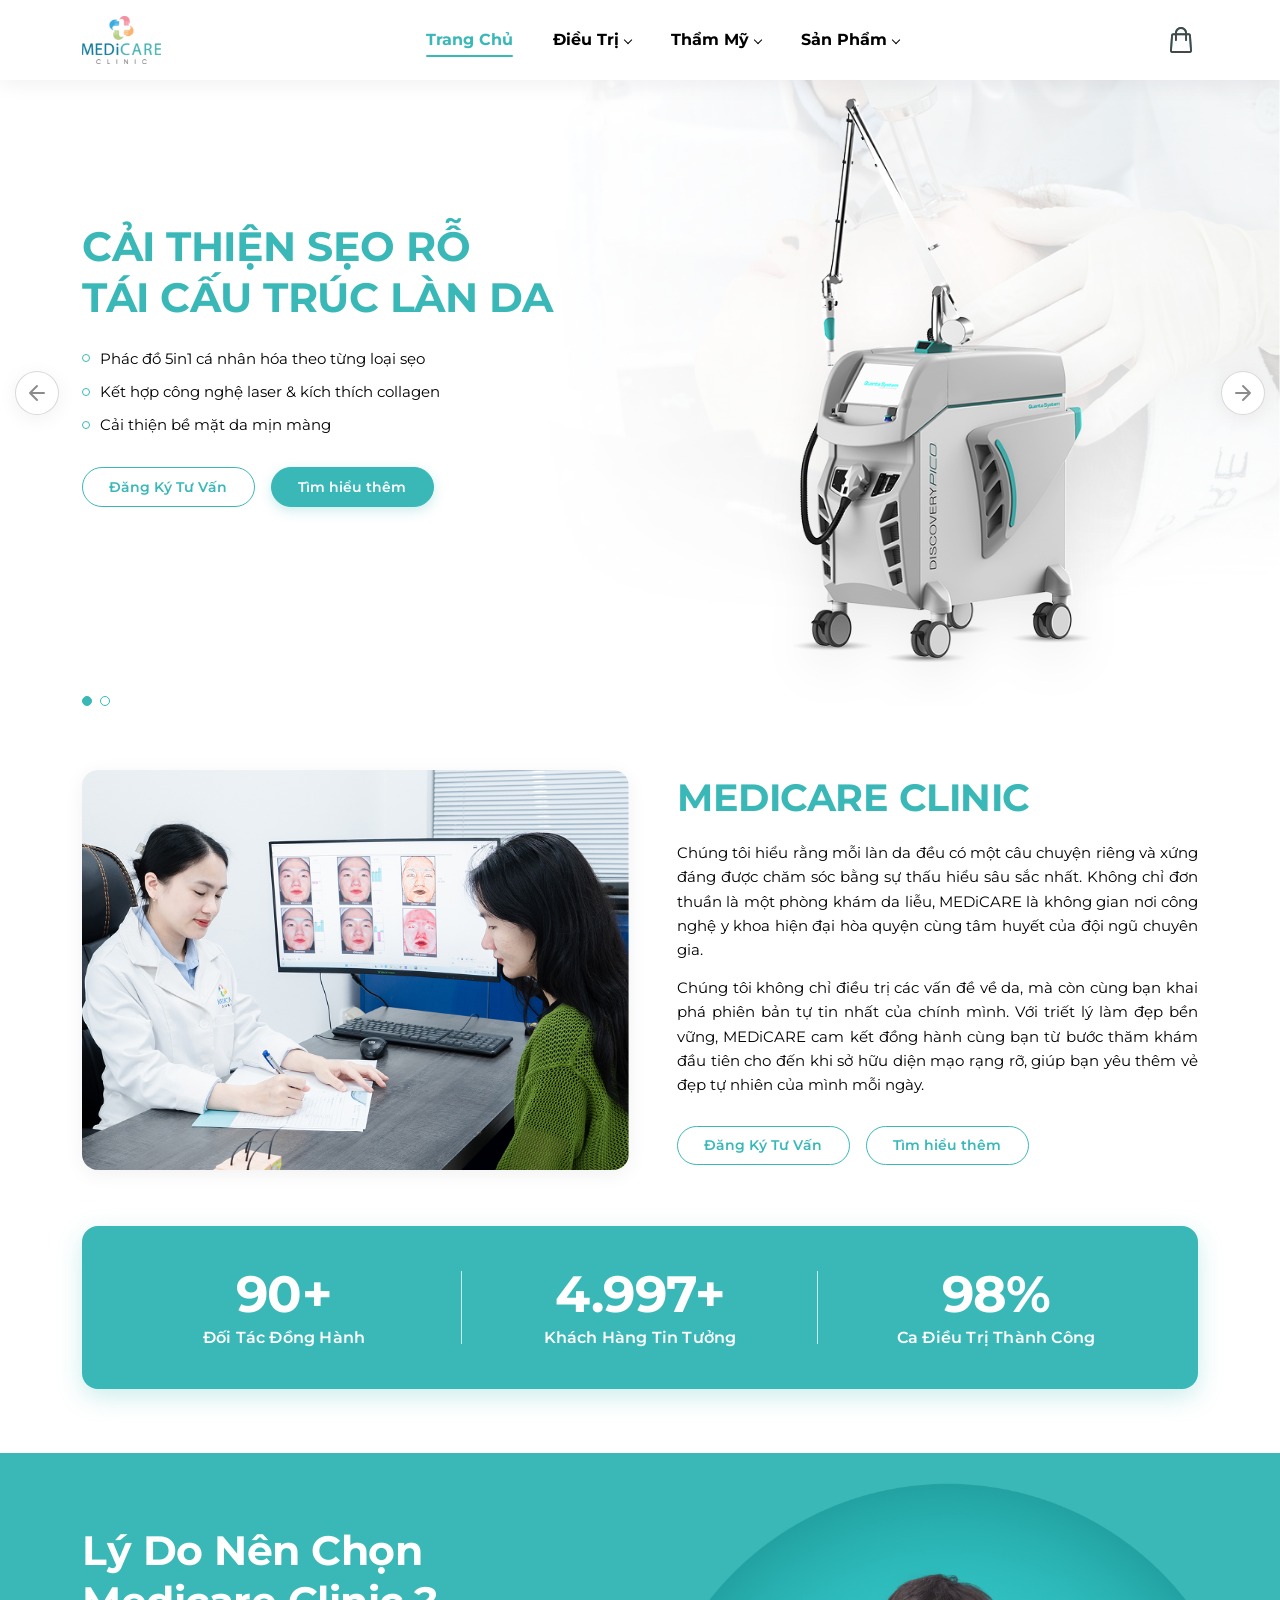
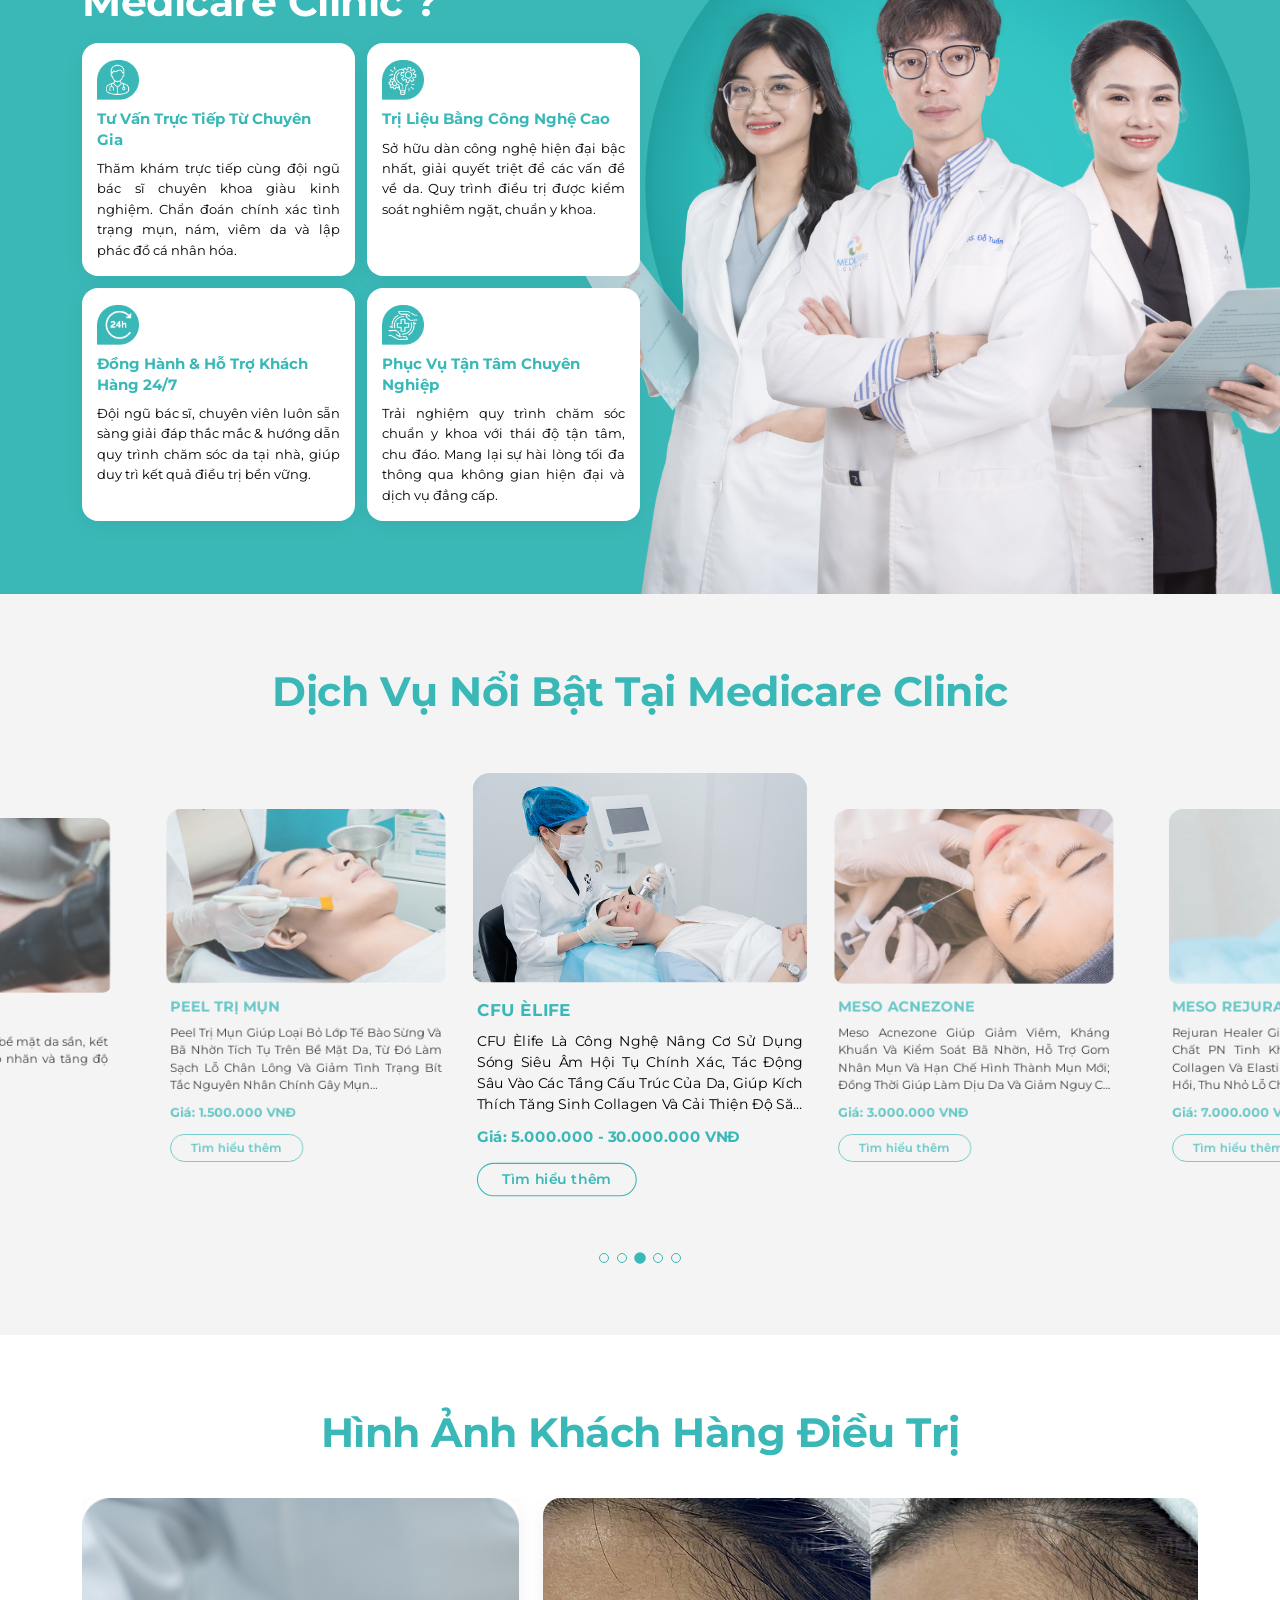
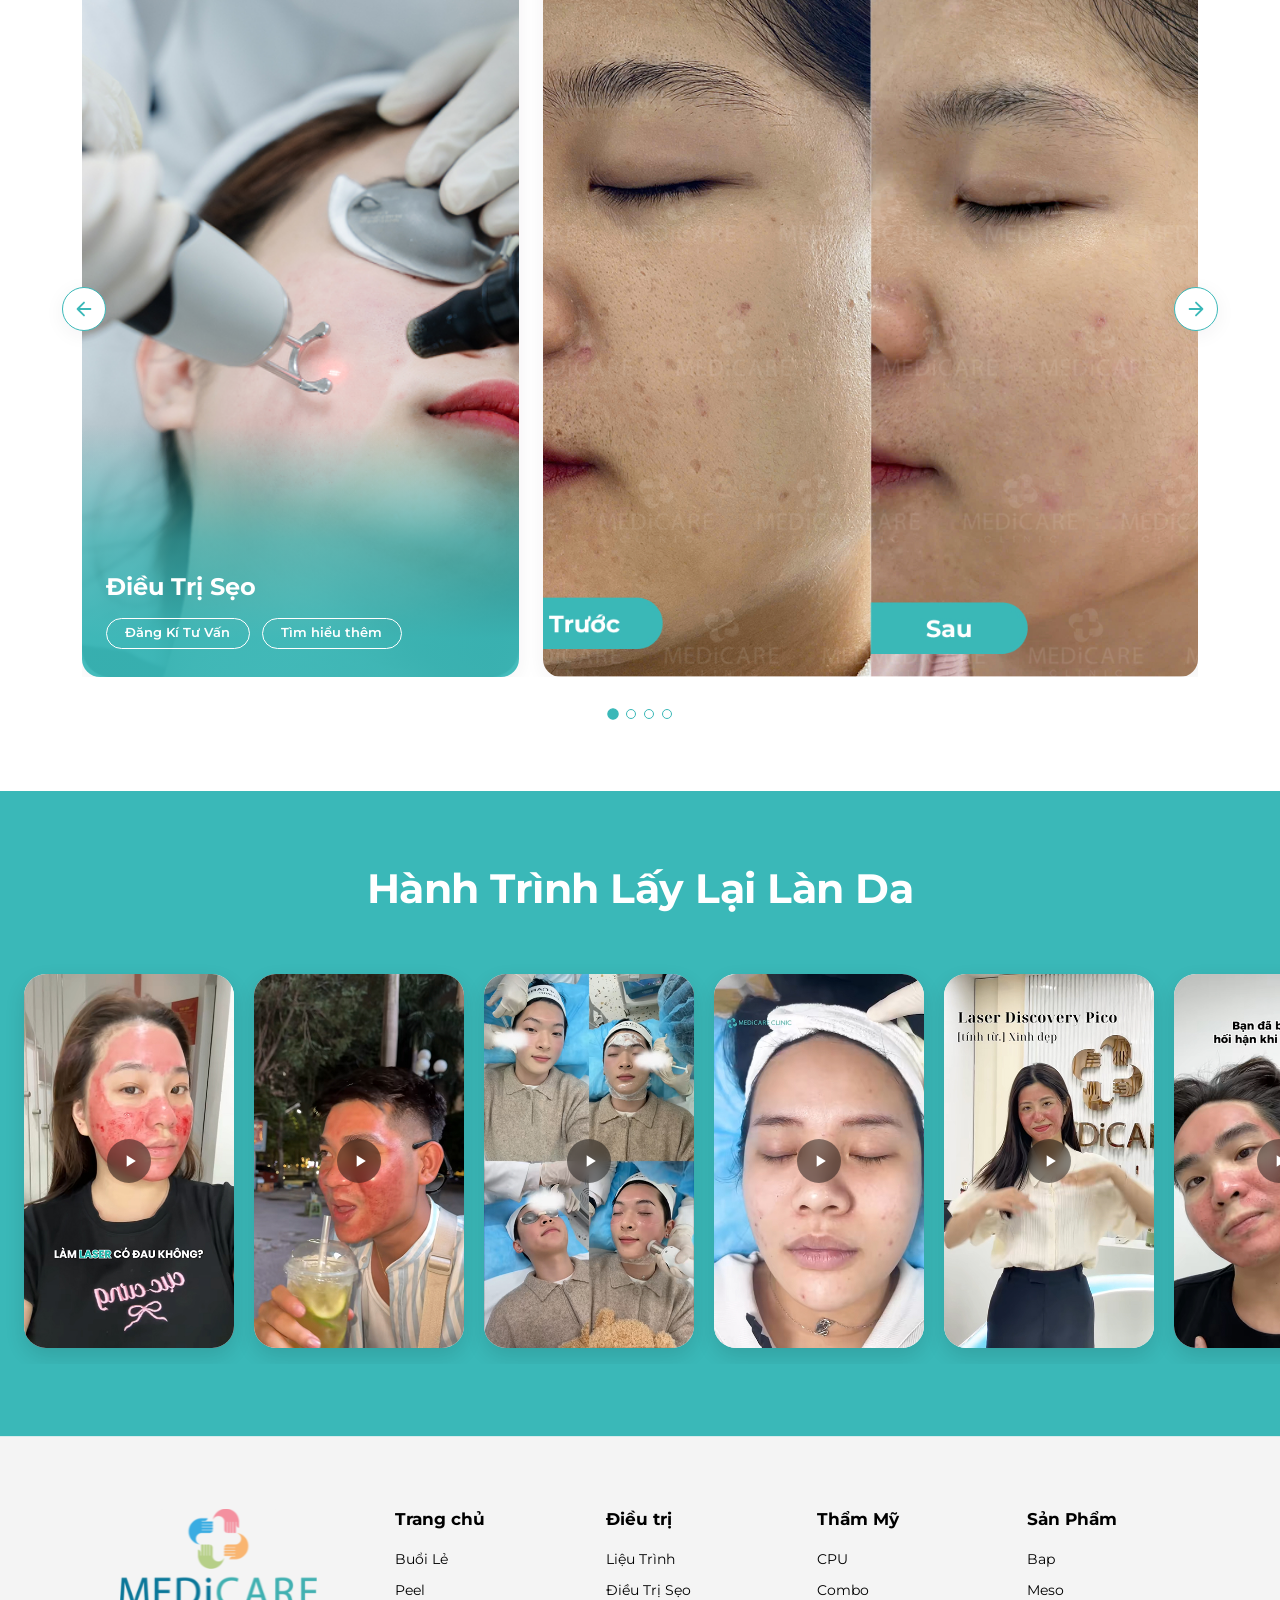
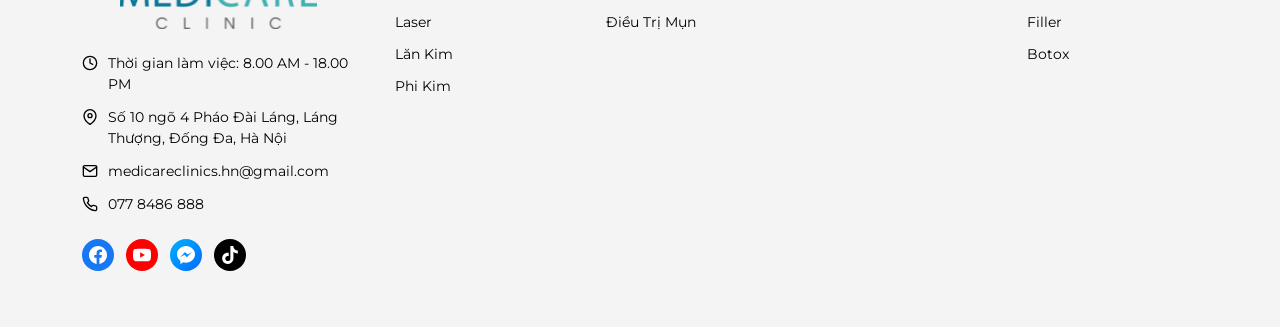
==== commit 3c7bc5a5: "update" ====
--- a/index.html
+++ b/index.html
@@ -29,7 +29,7 @@
                 <nav class="header__nav" id="main-nav" aria-label="Menu điều hướng chính">
                     <ul class="header__menu">
                         <li class="header__menu-item">
-                            <a href="#" class="header__menu-link header__menu-link--active">Trang Chủ</a>
+                            <a href="/" class="header__menu-link header__menu-link--active">Trang Chủ</a>
                         </li>
                         <li class="header__menu-item header__menu-item--has-submenu">
                             <a href="#" class="header__menu-link">Điều Trị</a>
--- a/header/sass/style.min.css
+++ b/header/sass/style.min.css
@@ -1 +1 @@
-.header{position:sticky;top:0;left:0;width:100%;background-color:var(--color-white);box-shadow:var(--color-shadow-soft);z-index:1000}.header__wrapper{display:flex;align-items:center;justify-content:space-between;min-height:80px}@media(max-width: 991.98px){.header__wrapper{min-height:64px}}@media(max-width: 575.98px){.header__wrapper{min-height:56px}}.header__logo{display:inline-flex;align-items:center;text-decoration:none;flex-shrink:0;z-index:1002}.header__logo-img{display:block;height:auto;max-height:48px;object-fit:contain}@media(max-width: 991.98px){.header__logo-img{max-height:38px}}@media(max-width: 575.98px){.header__logo-img{max-height:32px}}.header__backdrop{display:none}@media(max-width: 991.98px){.header__backdrop{display:block;position:fixed;inset:0;background-color:rgba(0,0,0,.4);opacity:0;visibility:hidden;transition:opacity .3s ease,visibility .3s ease;z-index:1000}.header__backdrop--visible{opacity:1;visibility:visible}}.header__nav{display:flex;align-items:center}@media(min-width: 992px){.header__nav{position:static;display:flex !important}}@media(max-width: 991.98px){.header__nav{position:fixed;top:0;right:0;width:280px;max-width:80%;height:100vh;background-color:var(--color-white);box-shadow:-4px 0 20px rgba(0,0,0,.1);padding:5rem 0 2rem 0;transform:translateX(100%);transition:transform .35s cubic-bezier(0.4, 0, 0.2, 1);z-index:1001;overflow-y:auto;align-items:flex-start}.header__nav--open{transform:translateX(0)}}.header__menu{display:flex;align-items:center;gap:2.5rem;list-style:none;margin:0;padding:0}@media(min-width: 1400px){.header__menu{gap:3rem}}@media(max-width: 991.98px){.header__menu{flex-direction:column;align-items:flex-start;gap:.5rem;width:100%}}.header__menu-item{display:inline-flex;position:relative}@media(max-width: 991.98px){.header__menu-item{width:100%}}@media(max-width: 991.98px){.header__menu-item--has-submenu{flex-wrap:wrap}.header__menu-item--has-submenu>.header__menu-link{width:auto;flex:1}}@media(min-width: 992px){.header__menu-item--has-submenu>.header__menu-link::after{content:"";display:inline-block;width:6px;height:6px;margin-left:6px;margin-bottom:2px;border-right:1.5px solid currentColor;border-bottom:1.5px solid currentColor;transform:rotate(45deg);transition:transform .25s ease}.header__menu-item--has-submenu:hover>.header__menu-link::after,.header__menu-item--has-submenu:focus-within>.header__menu-link::after{transform:rotate(-135deg)}}.header__submenu{display:none}@media(min-width: 992px){.header__submenu{display:grid;grid-template-columns:1fr 1fr;gap:2rem;position:absolute;top:100%;left:50%;transform:translateX(-50%) translateY(8px);min-width:480px;padding:1.25rem;background-color:var(--color-white);border-radius:8px;box-shadow:var(--color-shadow-soft);opacity:0;visibility:hidden;z-index:1003;transition:opacity .25s ease,visibility .25s ease,transform .25s ease}.header__menu-item:hover>.header__submenu,.header__menu-item:focus-within>.header__submenu{opacity:1;visibility:visible;transform:translateX(-50%) translateY(0)}}@media(max-width: 991.98px){.header__submenu{position:static;width:100%;min-width:0;padding:.25rem 0 .5rem 1rem;margin-left:.5rem;border-left:2px solid rgba(58,184,184,.25)}.header__submenu--open{display:block}}@media(min-width: 992px){.header__submenu--single{grid-template-columns:1fr;gap:0;min-width:240px}}.header__submenu-col{display:flex;flex-direction:column}.header__submenu-title{display:block;font-family:var(--font-sans);font-size:.85rem;font-weight:700;color:var(--color-text);text-decoration:none;text-transform:uppercase;letter-spacing:.05em;padding:.4rem 0 .5rem;margin-bottom:.25rem}.header__submenu-link{display:block;font-family:var(--font-sans);font-size:.9rem;font-weight:500;color:var(--color-text);text-decoration:none;padding:.4rem 0;transition:color .2s ease}.header__submenu-link:hover{color:var(--color-primary)}.header__submenu-toggle{display:none;flex-shrink:0;align-items:center;justify-content:center;width:36px;height:36px;padding:0;background:rgba(0,0,0,0);border:none;cursor:pointer}@media(max-width: 991.98px){.header__submenu-toggle{display:inline-flex}}.header__submenu-toggle::before{content:"";width:8px;height:8px;border-right:2px solid var(--color-text);border-bottom:2px solid var(--color-text);transform:rotate(45deg);transition:transform .25s ease}.header__submenu-toggle--active::before{transform:rotate(-135deg)}.header__menu-link{position:relative;display:inline-block;font-family:var(--font-sans);font-size:1rem;font-weight:700;color:var(--color-text);text-decoration:none;padding:.5rem 0;transition:color .25s ease}.header__menu-link:hover{color:var(--color-accent-hover)}.header__menu-link--active{color:var(--color-primary)}.header__menu-link--active::after{content:"";position:absolute;bottom:0;left:0;width:100%;height:2px;background-color:var(--color-primary);border-radius:2px}@media(max-width: 991.98px){.header__menu-link{width:100%;padding:.85rem .75rem;font-size:1.05rem}.header__menu-link:hover{background-color:rgba(58,184,184,.08)}.header__menu-link--active{color:var(--color-primary);background-color:rgba(58,184,184,.12)}.header__menu-link--active::after{display:none}}.header__actions{display:flex;align-items:center;gap:1.25rem;z-index:1002}@media(max-width: 575.98px){.header__actions{gap:.85rem}}.header__action-btn{position:relative;display:inline-flex;align-items:center;justify-content:center;background:rgba(0,0,0,0);border:none;padding:.35rem;color:var(--color-text);cursor:pointer;text-decoration:none;transition:transform .25s ease}.header__action-btn:hover{transform:translateY(-1px)}.header__cart-icon{display:block}@media(max-width: 575.98px){.header__cart-icon{width:20px;height:auto}}.header__cart-badge{position:absolute;top:-4px;right:-6px;min-width:18px;height:18px;padding:0 5px;display:inline-flex;align-items:center;justify-content:center;border-radius:50%;background-color:var(--color-danger);color:var(--color-on-primary);font-size:.7rem;font-weight:600;line-height:1}.header__toggle{display:none;flex-direction:column;justify-content:space-between;width:26px;height:18px;background:rgba(0,0,0,0);border:none;padding:0;cursor:pointer}@media(max-width: 991.98px){.header__toggle{display:flex}}.header__toggle-bar{display:block;width:100%;height:2px;background-color:var(--color-text);border-radius:2px;transform-origin:left center;transition:all .3s cubic-bezier(0.4, 0, 0.2, 1)}.header__toggle--active .header__toggle-bar:nth-child(1){transform:rotate(45deg) translate(0px, -2px);background-color:var(--color-primary)}.header__toggle--active .header__toggle-bar:nth-child(2){opacity:0;transform:scaleX(0)}.header__toggle--active .header__toggle-bar:nth-child(3){transform:rotate(-45deg) translate(0px, 2px);background-color:var(--color-primary)}
+.header{position:sticky;top:0;left:0;width:100%;background-color:var(--color-white);box-shadow:var(--color-shadow-soft);z-index:1000}.header__wrapper{display:flex;align-items:center;justify-content:space-between;min-height:80px}@media(max-width: 991.98px){.header__wrapper{min-height:64px}}@media(max-width: 575.98px){.header__wrapper{min-height:56px}}.header__logo{display:inline-flex;align-items:center;text-decoration:none;flex-shrink:0;z-index:1002}.header__logo-img{display:block;height:auto;max-height:48px;width:auto;-o-object-fit:contain;object-fit:contain}@media(max-width: 991.98px){.header__logo-img{max-height:38px}}@media(max-width: 575.98px){.header__logo-img{max-height:32px}}.header__backdrop{display:none}@media(max-width: 991.98px){.header__backdrop{display:block;position:fixed;inset:0;background-color:rgba(0,0,0,.4);opacity:0;visibility:hidden;transition:opacity .3s ease,visibility .3s ease;z-index:1000}.header__backdrop--visible{opacity:1;visibility:visible}}.header__nav{display:flex;align-items:center}@media(min-width: 992px){.header__nav{position:static;display:flex !important}}@media(max-width: 991.98px){.header__nav{position:fixed;top:0;right:0;width:280px;max-width:80%;height:100vh;background-color:var(--color-white);box-shadow:-4px 0 20px rgba(0,0,0,.1);padding:5rem 0 2rem 0;transform:translateX(100%);transition:transform .35s cubic-bezier(0.4, 0, 0.2, 1);z-index:1001;overflow-y:auto;align-items:flex-start}.header__nav--open{transform:translateX(0)}}.header__menu{display:flex;align-items:center;gap:2.5rem;list-style:none;margin:0;padding:0}@media(min-width: 1400px){.header__menu{gap:3rem}}@media(max-width: 991.98px){.header__menu{flex-direction:column;align-items:flex-start;gap:.5rem;width:100%}}.header__menu-item{display:inline-flex;position:relative}@media(max-width: 991.98px){.header__menu-item{width:100%}}@media(max-width: 991.98px){.header__menu-item--has-submenu{flex-wrap:wrap}.header__menu-item--has-submenu>.header__menu-link{width:auto;flex:1}}@media(min-width: 992px){.header__menu-item--has-submenu>.header__menu-link::after{content:"";display:inline-block;width:6px;height:6px;margin-left:6px;margin-bottom:2px;border-right:1.5px solid currentColor;border-bottom:1.5px solid currentColor;transform:rotate(45deg);transition:transform .25s ease}.header__menu-item--has-submenu:hover>.header__menu-link::after,.header__menu-item--has-submenu:focus-within>.header__menu-link::after{transform:rotate(-135deg)}}.header__submenu{display:none}@media(min-width: 992px){.header__submenu{display:grid;grid-template-columns:1fr 1fr;gap:2rem;position:absolute;top:100%;left:50%;transform:translateX(-50%) translateY(8px);min-width:480px;padding:1.25rem;background-color:var(--color-white);border-radius:8px;box-shadow:var(--color-shadow-soft);opacity:0;visibility:hidden;z-index:1003;transition:opacity .25s ease,visibility .25s ease,transform .25s ease}.header__menu-item:hover>.header__submenu,.header__menu-item:focus-within>.header__submenu{opacity:1;visibility:visible;transform:translateX(-50%) translateY(0)}}@media(max-width: 991.98px){.header__submenu{position:static;width:100%;min-width:0;padding:.25rem 0 .5rem 1rem;margin-left:.5rem;border-left:2px solid rgba(58,184,184,.25)}.header__submenu--open{display:block}}@media(min-width: 992px){.header__submenu--single{grid-template-columns:1fr;gap:0;min-width:240px}}.header__submenu-col{display:flex;flex-direction:column}.header__submenu-title{display:block;font-family:var(--font-sans);font-size:.85rem;font-weight:700;color:var(--color-text);text-decoration:none;text-transform:uppercase;letter-spacing:.05em;padding:.4rem 0 .5rem;margin-bottom:.25rem}.header__submenu-link{display:block;font-family:var(--font-sans);font-size:.9rem;font-weight:500;color:var(--color-text);text-decoration:none;padding:.4rem 0;transition:color .2s ease}.header__submenu-link:hover{color:var(--color-primary)}.header__submenu-toggle{display:none;flex-shrink:0;align-items:center;justify-content:center;width:36px;height:36px;padding:0;background:rgba(0,0,0,0);border:none;cursor:pointer}@media(max-width: 991.98px){.header__submenu-toggle{display:inline-flex}}.header__submenu-toggle::before{content:"";width:8px;height:8px;border-right:2px solid var(--color-text);border-bottom:2px solid var(--color-text);transform:rotate(45deg);transition:transform .25s ease}.header__submenu-toggle--active::before{transform:rotate(-135deg)}.header__menu-link{position:relative;display:inline-block;font-family:var(--font-sans);font-size:1rem;font-weight:700;color:var(--color-text);text-decoration:none;padding:.5rem 0;transition:color .25s ease}.header__menu-link:hover{color:var(--color-accent-hover)}.header__menu-link--active{color:var(--color-primary)}.header__menu-link--active::after{content:"";position:absolute;bottom:0;left:0;width:100%;height:2px;background-color:var(--color-primary);border-radius:2px}@media(max-width: 991.98px){.header__menu-link{width:100%;padding:.85rem .75rem;font-size:1.05rem}.header__menu-link:hover{background-color:rgba(58,184,184,.08)}.header__menu-link--active{color:var(--color-primary);background-color:rgba(58,184,184,.12)}.header__menu-link--active::after{display:none}}.header__actions{display:flex;align-items:center;gap:1.25rem;z-index:1002}@media(max-width: 575.98px){.header__actions{gap:.85rem}}.header__action-btn{position:relative;display:inline-flex;align-items:center;justify-content:center;background:rgba(0,0,0,0);border:none;padding:.35rem;color:var(--color-text);cursor:pointer;text-decoration:none;transition:transform .25s ease}.header__action-btn:hover{transform:translateY(-1px)}.header__cart-icon{display:block}@media(max-width: 575.98px){.header__cart-icon{width:20px;height:auto}}.header__cart-badge{position:absolute;top:-4px;right:-6px;min-width:18px;height:18px;padding:0 5px;display:inline-flex;align-items:center;justify-content:center;border-radius:50%;background-color:var(--color-danger);color:var(--color-on-primary);font-size:.7rem;font-weight:600;line-height:1}.header__toggle{display:none;flex-direction:column;justify-content:space-between;width:26px;height:18px;background:rgba(0,0,0,0);border:none;padding:0;cursor:pointer}@media(max-width: 991.98px){.header__toggle{display:flex}}.header__toggle-bar{display:block;width:100%;height:2px;background-color:var(--color-text);border-radius:2px;transform-origin:left center;transition:all .3s cubic-bezier(0.4, 0, 0.2, 1)}.header__toggle--active .header__toggle-bar:nth-child(1){transform:rotate(45deg) translate(0px, -2px);background-color:var(--color-primary)}.header__toggle--active .header__toggle-bar:nth-child(2){opacity:0;transform:scaleX(0)}.header__toggle--active .header__toggle-bar:nth-child(3){transform:rotate(-45deg) translate(0px, 2px);background-color:var(--color-primary)}
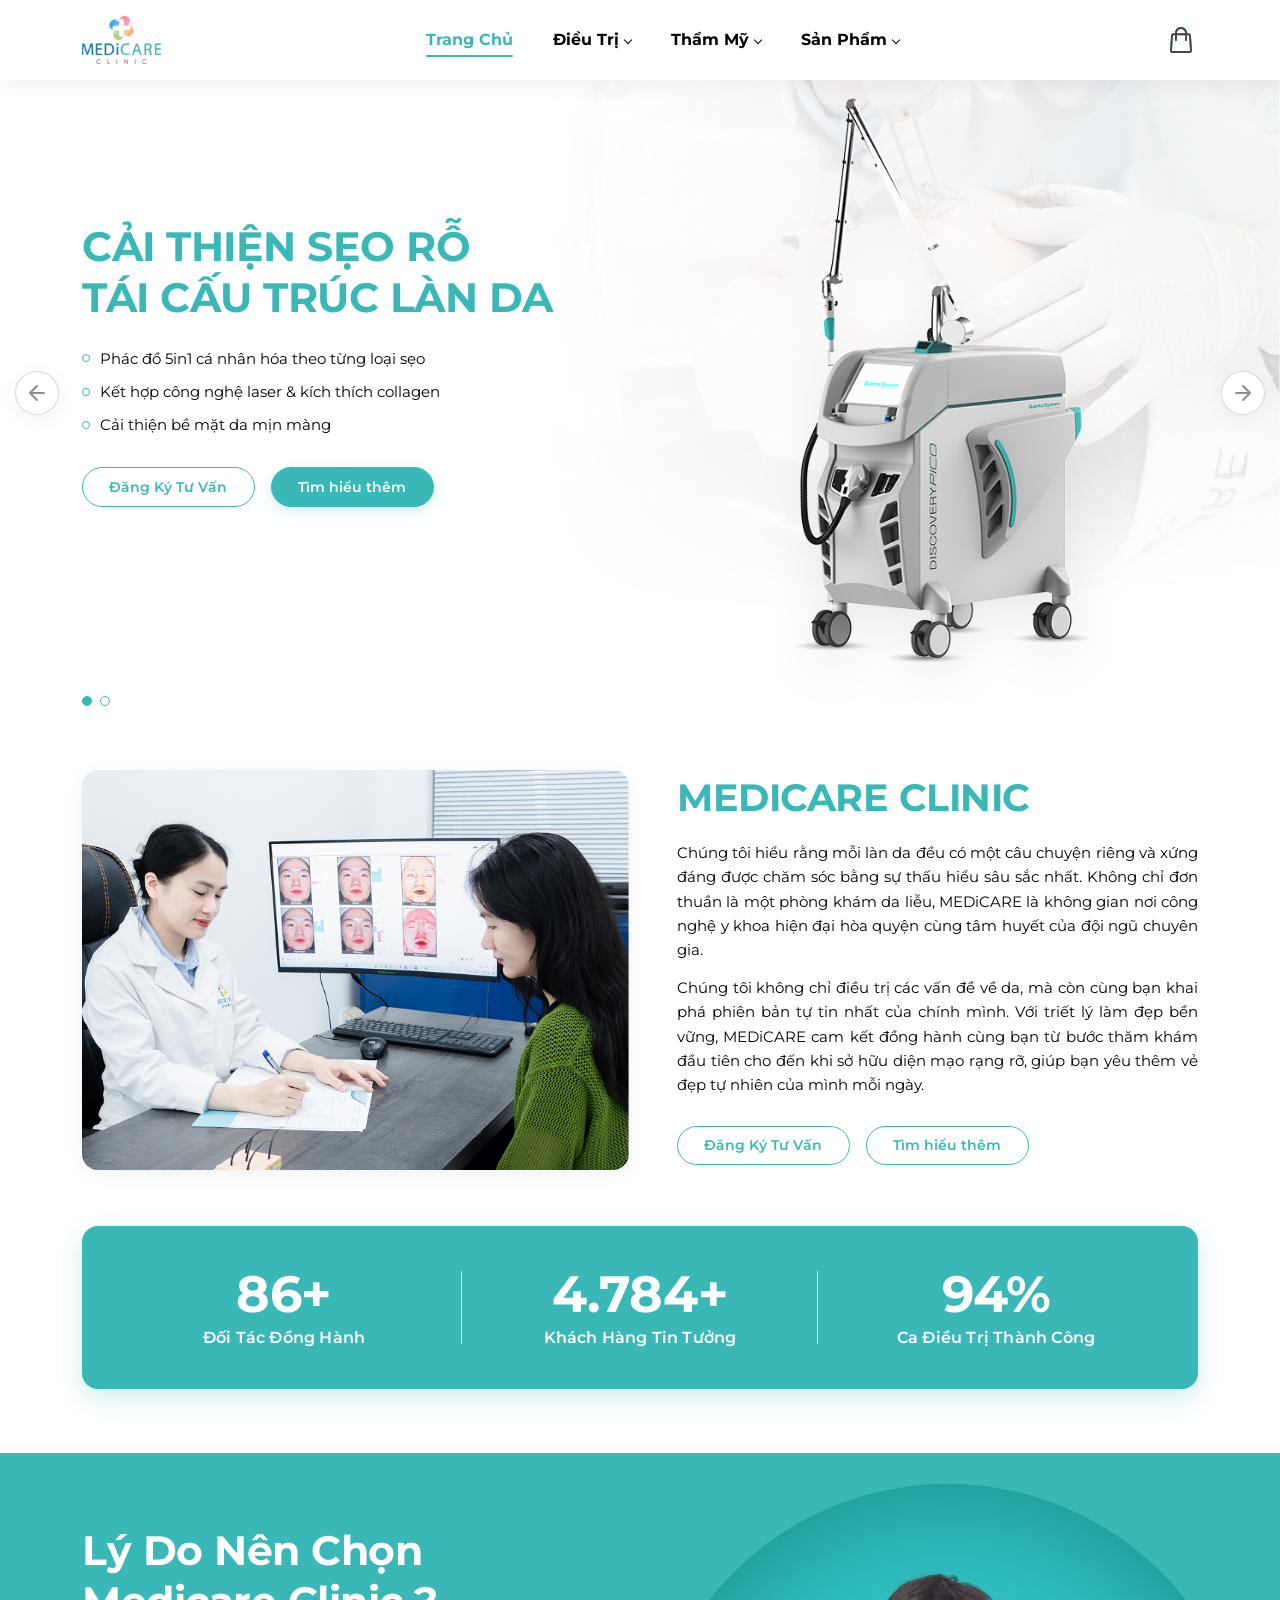
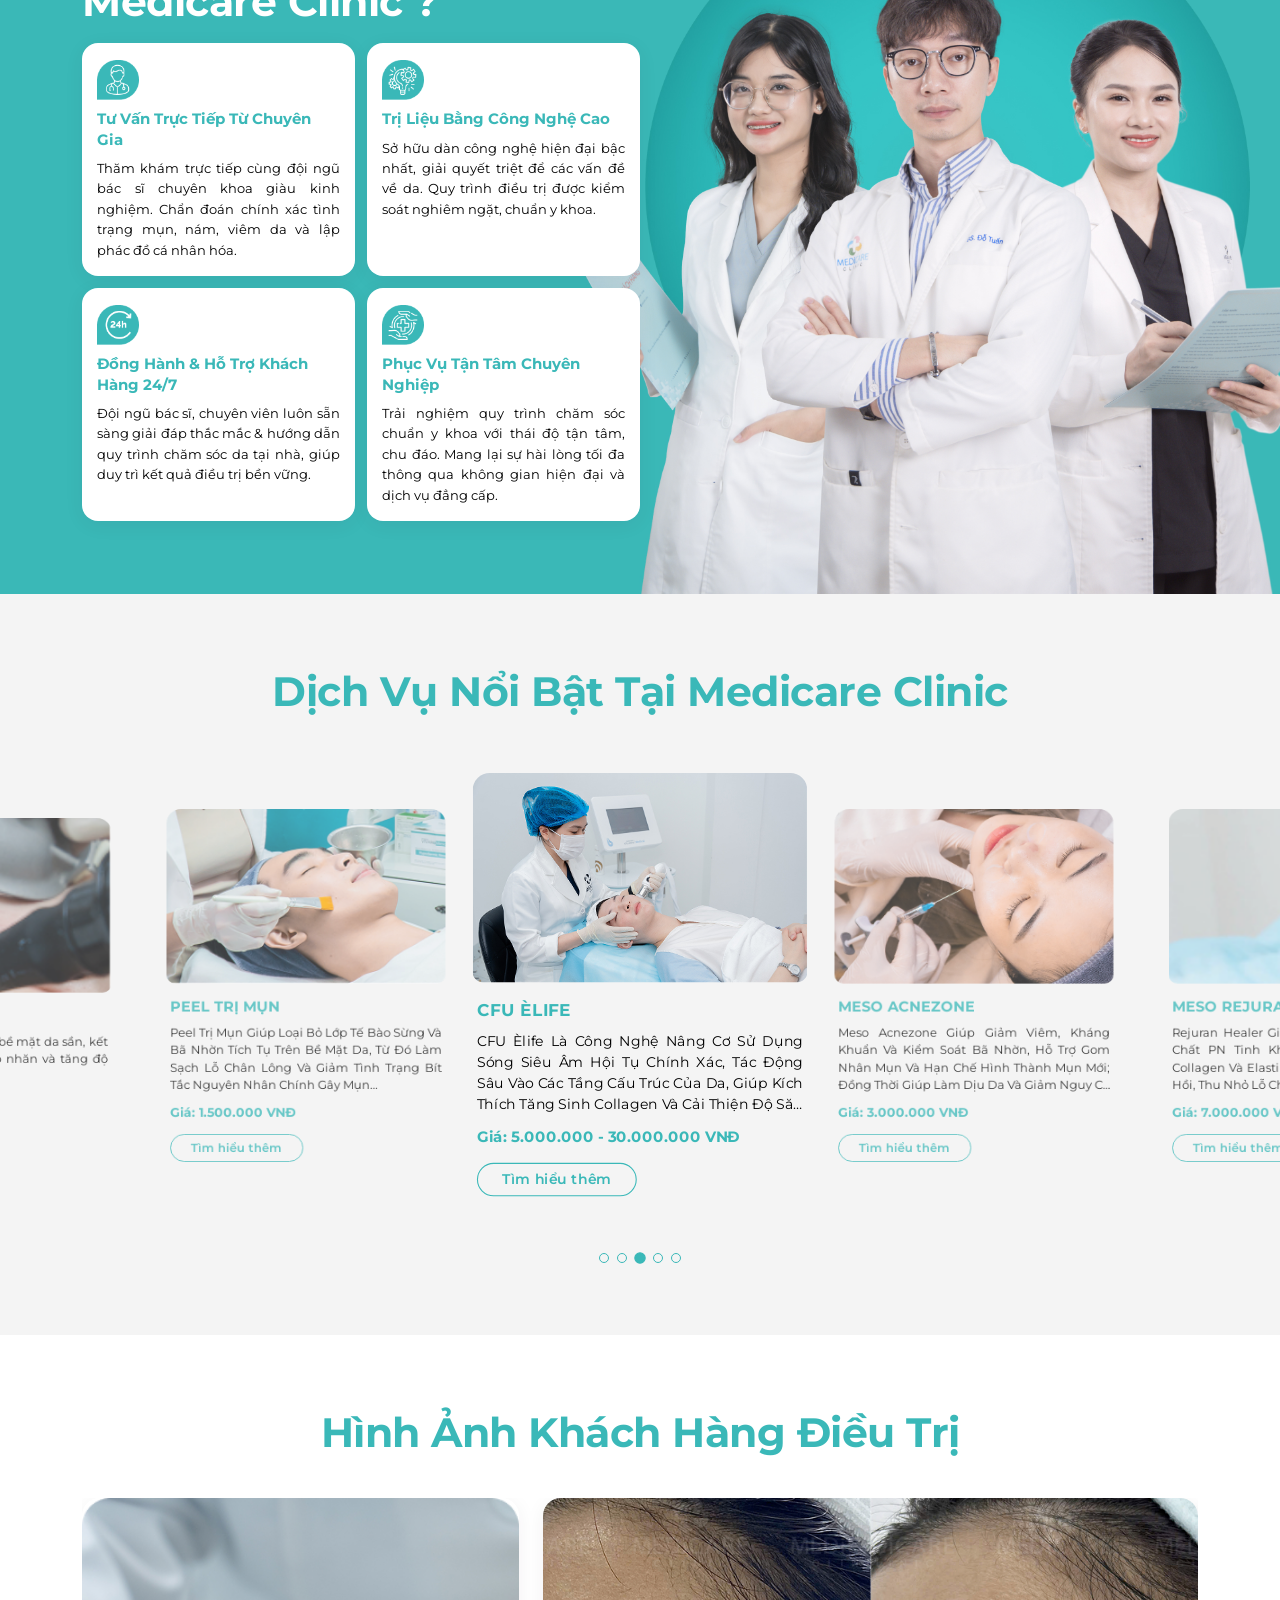
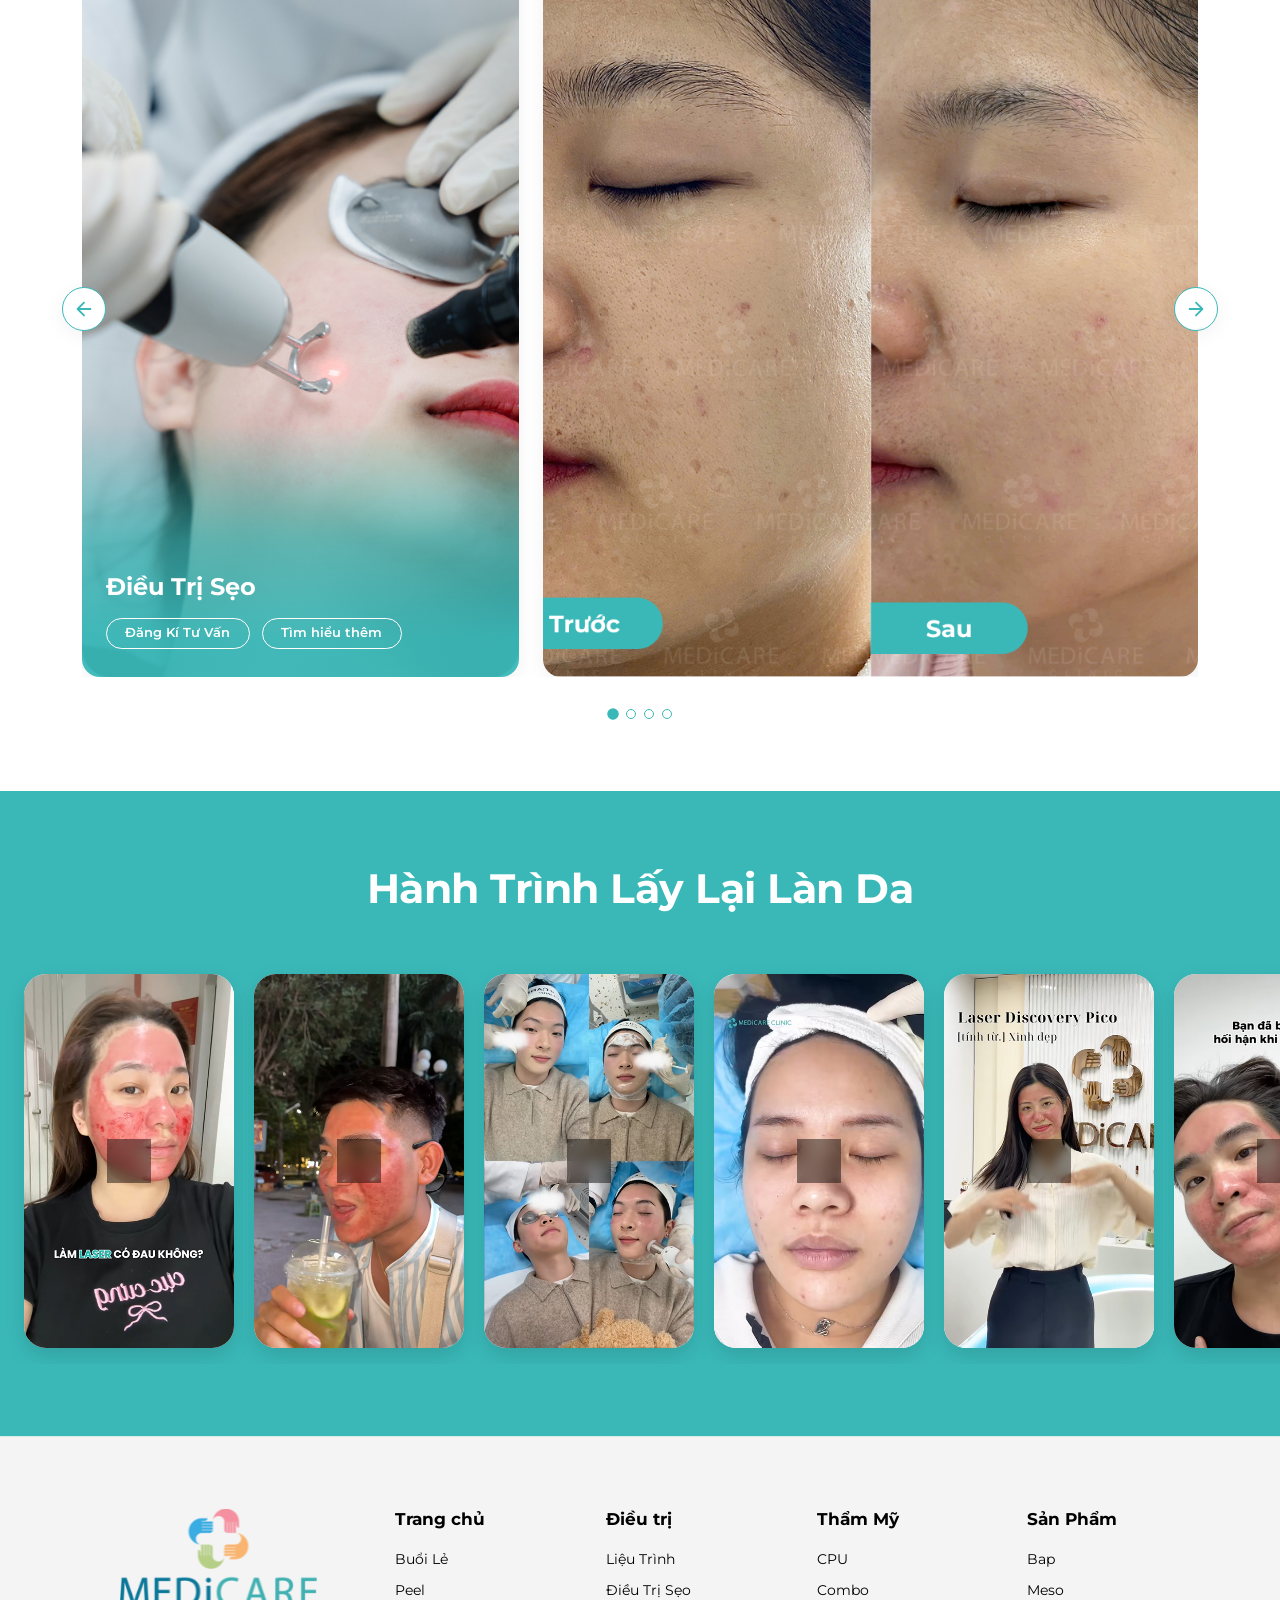
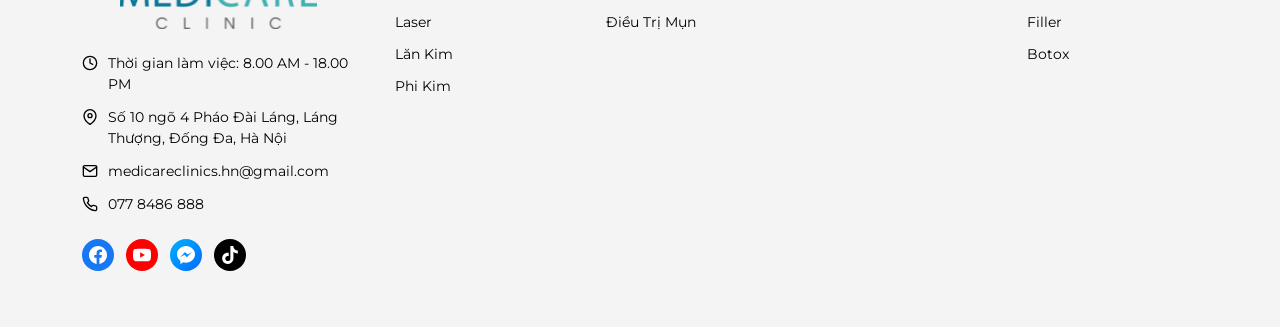
==== commit abe98cc2: "update" ====
--- a/index.html
+++ b/index.html
@@ -17,7 +17,7 @@
             <div class="header__wrapper">
 
                 <!-- 1. Logo Thương Hiệu -->
-                <a href="/" class="header__logo" aria-label="Medicare Clinic - Trang Chủ">
+                <a href="/medicare/" class="header__logo" aria-label="Medicare Clinic - Trang Chủ">
                     <img src="header/images/logo-medicare.svg" alt="Medicare Clinic" class="header__logo-img" width="160"
                         height="48">
                 </a>
@@ -29,7 +29,7 @@
                 <nav class="header__nav" id="main-nav" aria-label="Menu điều hướng chính">
                     <ul class="header__menu">
                         <li class="header__menu-item">
-                            <a href="/" class="header__menu-link header__menu-link--active">Trang Chủ</a>
+                            <a href="/medicare/" class="header__menu-link header__menu-link--active">Trang Chủ</a>
                         </li>
                         <li class="header__menu-item header__menu-item--has-submenu">
                             <a href="#" class="header__menu-link">Điều Trị</a>
@@ -1194,7 +1194,7 @@
                 <!-- ================= CỘT 1: THÔNG TIN THƯƠNG HIỆU & LIÊN HỆ ================= -->
                 <div class="footer__brand">
                     <!-- Logo -->
-                    <a href="/" class="footer__logo" aria-label="Medicare Clinic - Trang Chủ">
+                    <a href="/medicare/" class="footer__logo" aria-label="Medicare Clinic - Trang Chủ">
                         <img src="footer/images/logo-medicare.svg" alt="Medicare Clinic" class="footer__logo-img" width="160"
                             height="60">
                     </a>
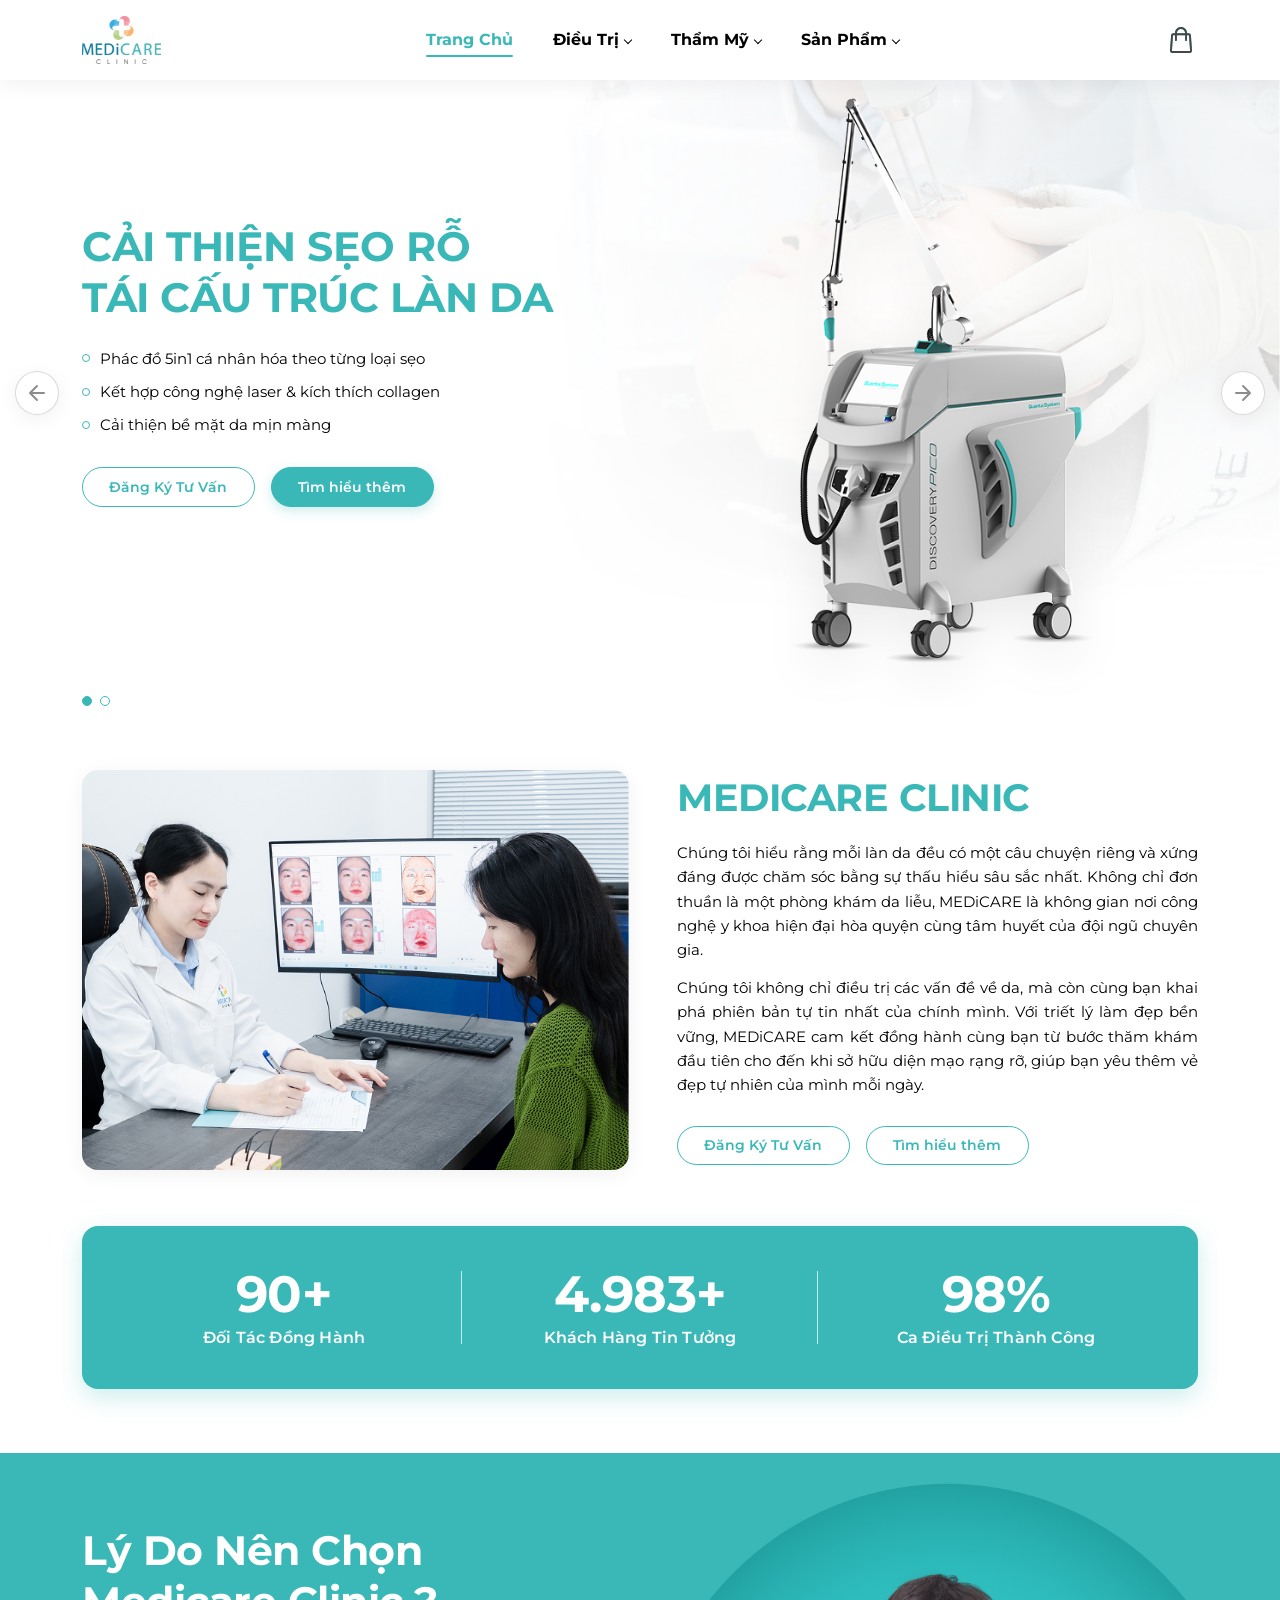
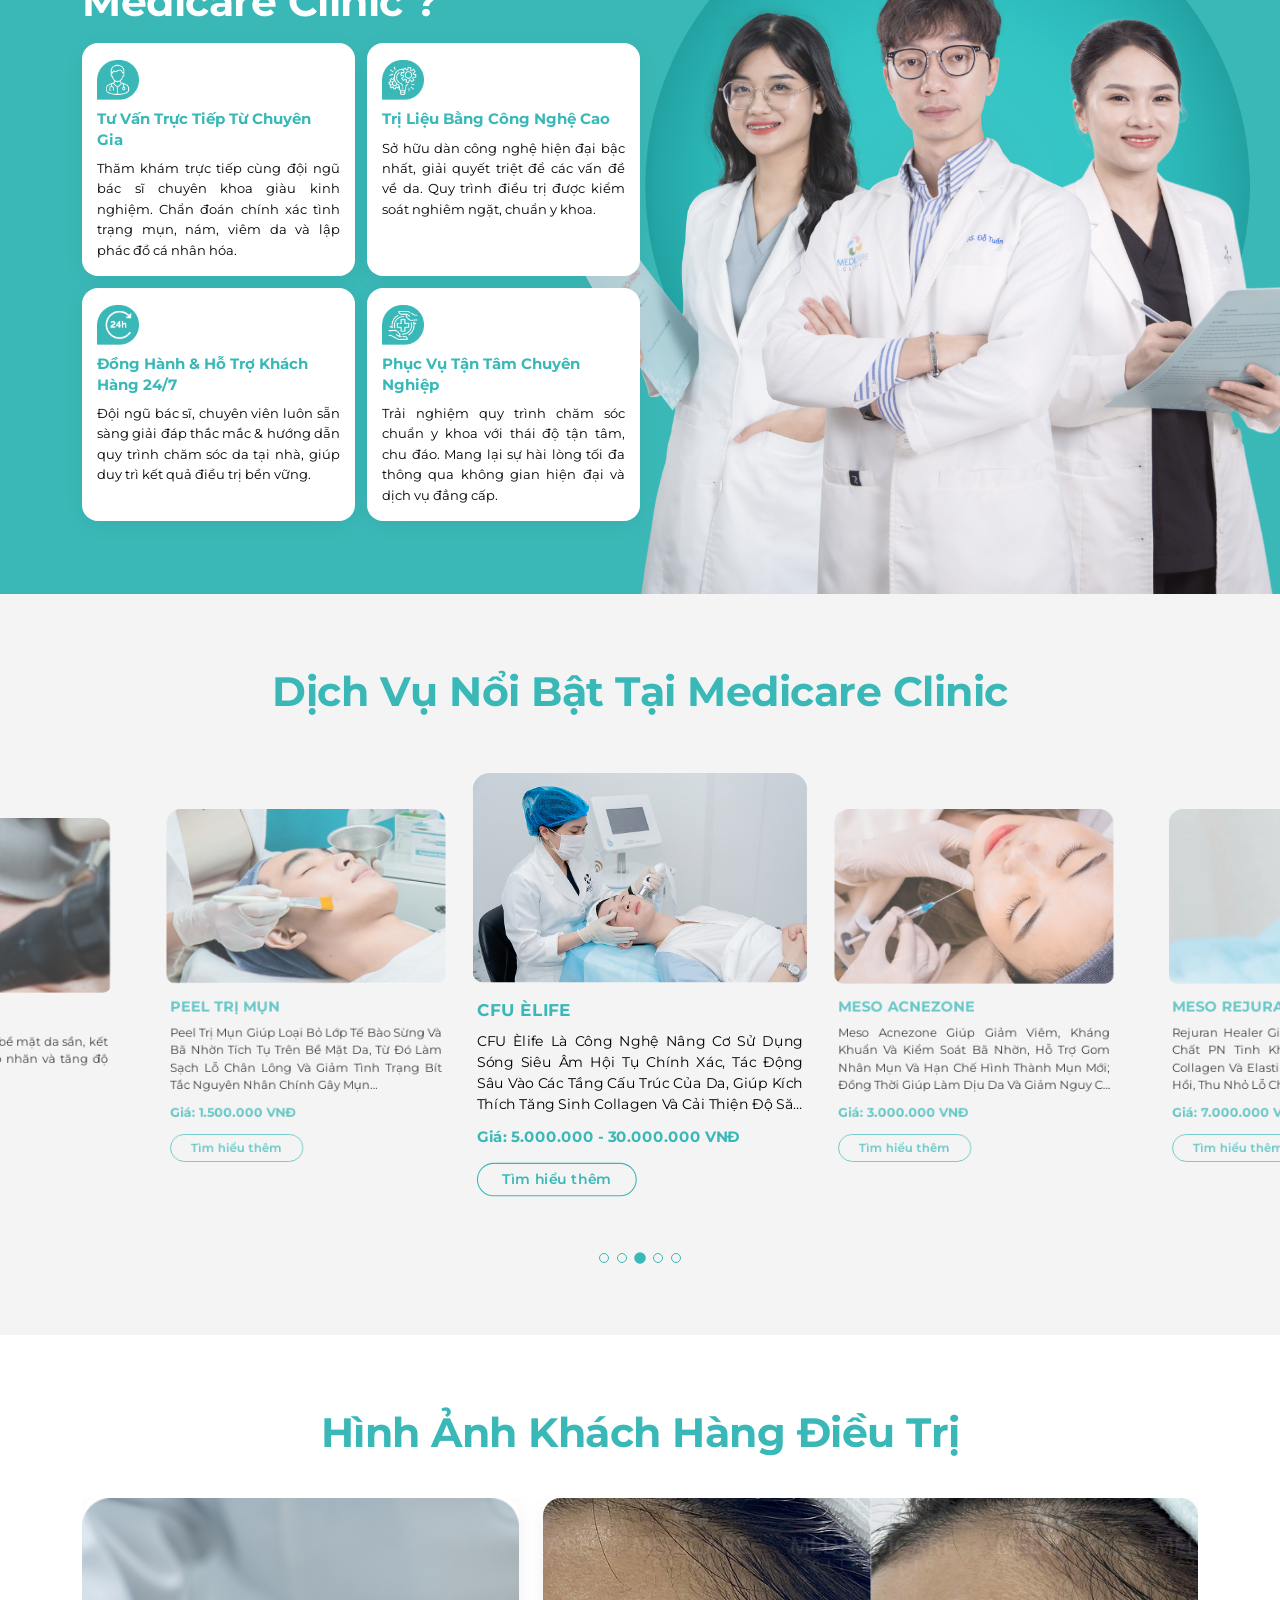
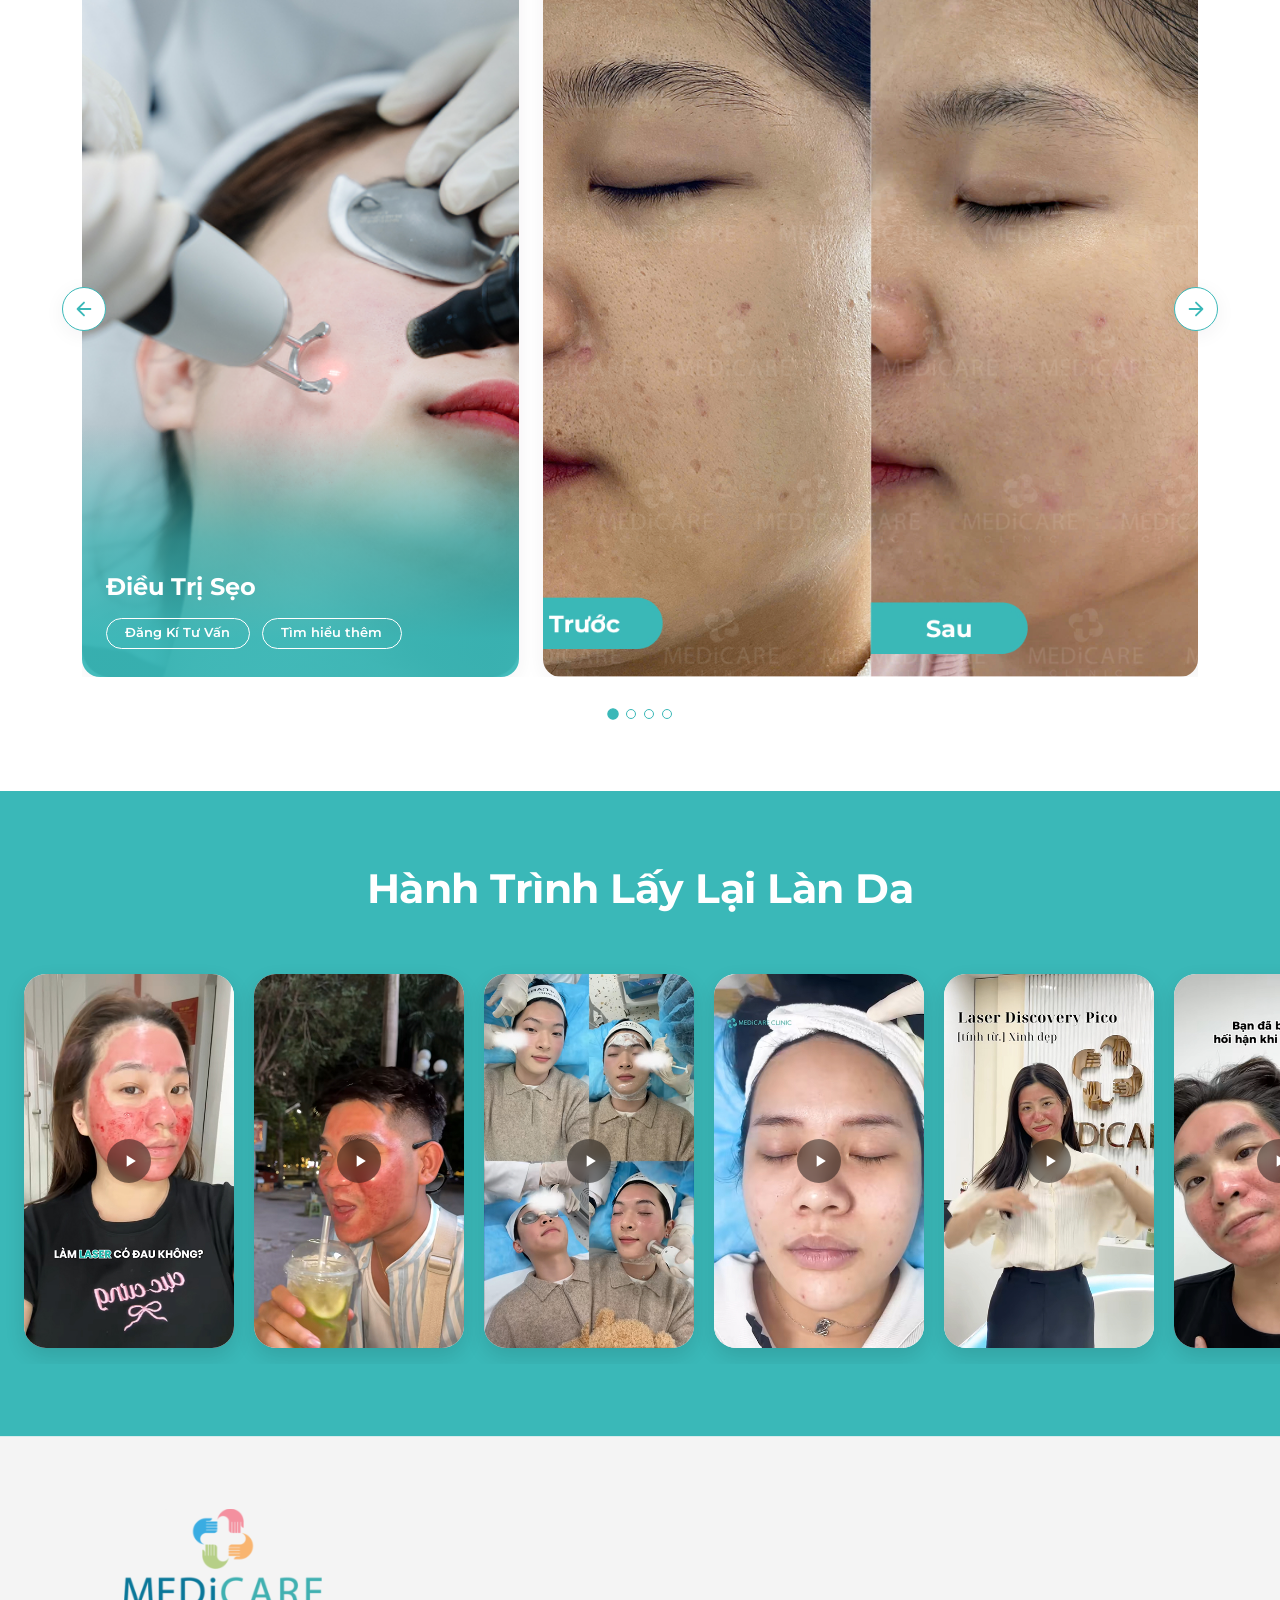
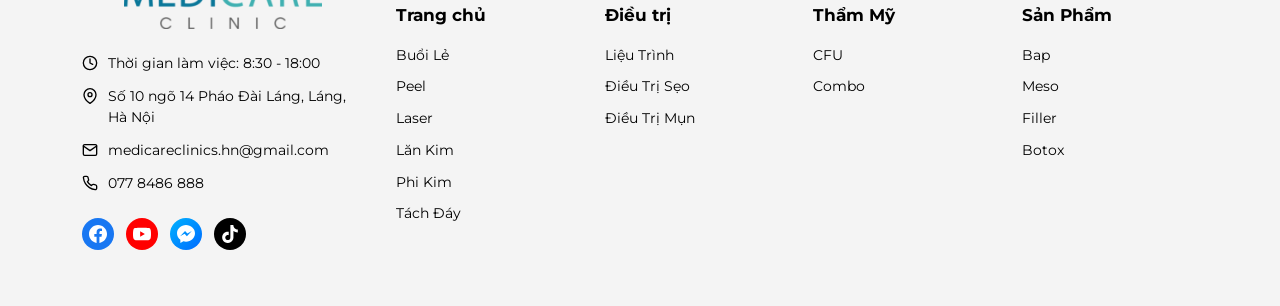
==== commit 4f0a0722: "update" ====
--- a/index.html
+++ b/index.html
@@ -5,10 +5,10 @@
     <meta charset="UTF-8">
     <meta name="viewport" content="width=device-width, initial-scale=1.0">
     <title>Document</title>
-    <link rel="stylesheet" href="assets/sass/style.min.css?v=2">
-    <link rel="stylesheet" href="Home/sass/style.min.css?v=2">
-    <link rel="stylesheet" href="header/sass/style.min.css">
-    <link rel="stylesheet" href="footer/sass/style.min.css">
+    <link rel="stylesheet" href="assets/sass/style.min.css?v=3">
+    <link rel="stylesheet" href="Home/sass/style.min.css?v=3">
+    <link rel="stylesheet" href="header/sass/style.min.css?v=3">
+    <link rel="stylesheet" href="footer/sass/style.min.css?v=3">
 </head>
 
 <body>
@@ -28,11 +28,11 @@
                 <!-- 3. Navigation Menu -->
                 <nav class="header__nav" id="main-nav" aria-label="Menu điều hướng chính">
                     <ul class="header__menu">
-                        <li class="header__menu-item">
+                        <li class="header__menu-item header__menu-item--active">
                             <a href="/medicare/" class="header__menu-link header__menu-link--active">Trang Chủ</a>
                         </li>
                         <li class="header__menu-item header__menu-item--has-submenu">
-                            <a href="#" class="header__menu-link">Điều Trị</a>
+                            <a href="dich-vu-buoi-le/index.html#laser" class="header__menu-link">Điều Trị</a>
 
                             <!-- Nút xổ submenu trên Mobile -->
                             <button class="header__submenu-toggle" type="button" aria-expanded="false"
@@ -46,6 +46,7 @@
                                     <a href="dich-vu-buoi-le/index.html#peel" class="header__submenu-link">PEEL</a>
                                     <a href="dich-vu-buoi-le/index.html#lan-kim" class="header__submenu-link">LĂN KIM</a>
                                     <a href="dich-vu-buoi-le/index.html#phi-kim" class="header__submenu-link">PHI KIM</a>
+                                    <a href="dich-vu-buoi-le/index.html#tach-day" class="header__submenu-link">TÁCH ĐÁY</a>
                                 </div>
                                 <div class="header__submenu-col">
                                     <a href="dich-vu-lieu-trinh/index.html" class="header__submenu-title">Liệu Trình</a>
@@ -56,7 +57,7 @@
                             </div>
                         </li>
                         <li class="header__menu-item header__menu-item--has-submenu">
-                            <a href="#" class="header__menu-link">Thẩm Mỹ</a>
+                            <a href="cfu-eliffe/index.html" class="header__menu-link">Thẩm Mỹ</a>
 
                             <!-- Nút xổ submenu trên Mobile -->
                             <button class="header__submenu-toggle" type="button" aria-expanded="false"
@@ -71,7 +72,7 @@
                             </div>
                         </li>
                         <li class="header__menu-item header__menu-item--has-submenu">
-                            <a href="#" class="header__menu-link">Sản Phẩm</a>
+                            <a href="san-pham/index.html#meso" class="header__menu-link">Sản Phẩm</a>
 
                             <!-- Nút xổ submenu trên Mobile -->
                             <button class="header__submenu-toggle" type="button" aria-expanded="false"
@@ -408,7 +409,7 @@
                                 Cải thiện sẹo rỗ sâu, tái tạo bề mặt da sần, kết cấu da săn chắc, giảm nếp nhăn và
                                 tăng độ đàn hồi cho da.
                             </p>
-                            <div class="services-slider__card-price">Giá: 2.500.000 VNĐ</div>
+                            <div class="services-slider__card-price">Giá: 3.000.000 VNĐ</div>
                             <a href="#dich-vu" class="services-slider__card-btn">Tìm hiểu thêm</a>
                         </div>
                     </div>
@@ -853,6 +854,37 @@
                 });
             });
 
+            // Hỗ trợ vuốt chạm cảm ứng cho Hero Slider
+            let startX = 0;
+            let isDragging = false;
+
+            if (track) {
+                track.addEventListener("touchstart", (e) => {
+                    startX = e.touches[0].clientX;
+                    isDragging = true;
+                }, { passive: true });
+
+                track.addEventListener("touchmove", (e) => {
+                    if (!isDragging) return;
+                    e.preventDefault();
+                }, { passive: false });
+
+                track.addEventListener("touchend", (e) => {
+                    if (!isDragging) return;
+                    const diff = startX - e.changedTouches[0].clientX;
+                    if (Math.abs(diff) > 40) {
+                        if (diff > 0) {
+                            nextSlide();
+                        } else {
+                            prevSlide();
+                        }
+                        resetAutoSlide();
+                        e.preventDefault();
+                    }
+                    isDragging = false;
+                });
+            }
+
             // Bắt đầu chạy tự động
             startAutoSlide();
         }
@@ -958,6 +990,7 @@
             let isDragging = false;
             let startX = 0;
             let autoSlideTimer = null;
+            let swiped = false;
 
             // Tự động tạo dots nếu có container phân trang (theo slide thật)
             let dots = [];
@@ -1046,6 +1079,10 @@
             // Click trực tiếp vào thẻ bất kỳ để đưa thẻ đó về trung tâm
             allSlides.forEach((slide, i) => {
                 slide.addEventListener("click", () => {
+                    if (swiped) {
+                        swiped = false;
+                        return;
+                    }
                     const real = getRealIndex(i);
                     if (real !== getRealIndex(currentIndex)) {
                         updateSlider(count + real);
@@ -1058,7 +1095,13 @@
             track.addEventListener("touchstart", (e) => {
                 startX = e.touches[0].clientX;
                 isDragging = true;
+                swiped = false;
             }, { passive: true });
+
+            track.addEventListener("touchmove", (e) => {
+                if (!isDragging) return;
+                e.preventDefault();
+            }, { passive: false });
 
             track.addEventListener("touchend", (e) => {
                 if (!isDragging) return;
@@ -1072,6 +1115,8 @@
                         updateSlider(currentIndex - 1);
                     }
                     resetAutoSlide();
+                    swiped = true;
+                    e.preventDefault();
                 }
                 isDragging = false;
             });
@@ -1119,6 +1164,11 @@
                 isDragging = true;
             }, { passive: true });
 
+            track.addEventListener("touchmove", (e) => {
+                if (!isDragging) return;
+                e.preventDefault();
+            }, { passive: false });
+
             track.addEventListener("touchend", (e) => {
                 if (!isDragging) return;
                 const endX = e.changedTouches[0].clientX;
@@ -1127,6 +1177,7 @@
                 if (Math.abs(diff) > 40) {
                     if (diff > 0) updateSlide(currentSlide + 1);
                     else updateSlide(currentSlide - 1);
+                    e.preventDefault();
                 }
                 isDragging = false;
             });
@@ -1166,6 +1217,25 @@
                 const x = e.pageX - slider.offsetLeft;
                 const walk = (x - startX) * 1.8; // Tốc độ trượt theo chuyển động chuột
                 slider.scrollLeft = scrollLeft - walk;
+            });
+
+            // Hỗ trợ vuốt chạm cảm ứng cho Gallery
+            slider.addEventListener("touchstart", (e) => {
+                isDown = true;
+                startX = e.touches[0].clientX;
+                scrollLeft = slider.scrollLeft;
+            }, { passive: true });
+
+            slider.addEventListener("touchmove", (e) => {
+                if (!isDown) return;
+                e.preventDefault();
+                const x = e.touches[0].clientX - slider.offsetLeft;
+                const walk = (x - startX) * 1.8; // Tốc độ trượt theo chuyển động ngón tay
+                slider.scrollLeft = scrollLeft - walk;
+            }, { passive: false });
+
+            slider.addEventListener("touchend", () => {
+                isDown = false;
             });
         }
 
@@ -1210,7 +1280,7 @@
                                     <polyline points="12 6 12 12 16 14"></polyline>
                                 </svg>
                             </span>
-                            <span class="footer__contact-text">Thời gian làm việc: 8.00 AM - 18.00 PM</span>
+                            <span class="footer__contact-text">Thời gian làm việc: 8:30 - 18:00</span>
                         </li>
 
                         <li class="footer__contact-item">
@@ -1222,7 +1292,7 @@
                                     <circle cx="12" cy="10" r="3"></circle>
                                 </svg>
                             </span>
-                            <span class="footer__contact-text">Số 10 ngõ 4 Pháo Đài Láng, Láng Thượng, Đống Đa, Hà
+                            <span class="footer__contact-text">Số 10 ngõ 14 Pháo Đài Láng, Láng, Hà
                                 Nội</span>
                         </li>
 
@@ -1301,6 +1371,7 @@
                         <li class="footer__nav-item"><a href="#laser" class="footer__nav-link">Laser</a></li>
                         <li class="footer__nav-item"><a href="#lan-kim" class="footer__nav-link">Lăn Kim</a></li>
                         <li class="footer__nav-item"><a href="#phi-kim" class="footer__nav-link">Phi Kim</a></li>
+                        <li class="footer__nav-item"><a href="#tach-day" class="footer__nav-link">Tách Đáy</a></li>
                     </ul>
                 </div>
 
@@ -1320,7 +1391,7 @@
                 <div class="footer__col">
                     <h4 class="footer__title">Thẩm Mỹ</h4>
                     <ul class="footer__nav-list">
-                        <li class="footer__nav-item"><a href="#cfu" class="footer__nav-link">CPU</a></li>
+                        <li class="footer__nav-item"><a href="#cfu" class="footer__nav-link">CFU</a></li>
                         <li class="footer__nav-item"><a href="#combo" class="footer__nav-link">Combo</a></li>
                     </ul>
                 </div>
--- a/Home/sass/style.min.css
+++ b/Home/sass/style.min.css
@@ -1 +1 @@
-.hero-slider{position:relative;width:100%;background-color:var(--color-white);overflow:hidden;touch-action:pan-y;user-select:none}@media(max-width: 991.98px){.hero-slider{padding:1.5rem 0 1.5rem 0}}.hero-slider__wrapper{position:relative;width:100%}.hero-slider__track{display:flex;width:100%;will-change:transform;transition:transform .55s cubic-bezier(0.4, 0, 0.2, 1)}.hero-slider__slide{position:relative;flex:0 0 100%;width:100%;min-width:0;min-height:480px}.hero-slider__grid{position:relative;z-index:2;display:grid;grid-template-columns:1.15fr 1fr;align-items:center;gap:1rem}.hero-slider__grid--reverse{grid-template-columns:1fr 1.15fr}@media(min-width: 992px){.hero-slider__grid--reverse .hero-slider__content{padding-left:1.5rem}}@media(max-width: 991.98px){.hero-slider__grid{grid-template-columns:1fr !important;gap:1rem}}.hero-slider__content{display:flex;flex-direction:column;justify-content:center;z-index:2}@media(max-width: 991.98px){.hero-slider__content{align-items:center;text-align:center}}.hero-slider__title{color:var(--color-primary);font-family:var(--font-sans);font-size:clamp(1.85rem,3.2vw,2.75rem);font-weight:800;line-height:1.25;letter-spacing:-0.5px;margin-bottom:1.5rem;text-transform:uppercase}.hero-slider__features{list-style:none;padding:0;margin:0 0 2rem 0;display:flex;flex-direction:column;gap:.75rem}@media(max-width: 991.98px){.hero-slider__features{align-items:center}}.hero-slider__feature-item{display:flex;align-items:center;gap:.65rem}.hero-slider__feature-bullet{display:inline-block;width:8px;height:8px;border:1.5px solid var(--color-border);border-radius:50%;flex-shrink:0}.hero-slider__feature-text{font-family:var(--font-sans);font-size:.95rem;color:var(--color-text);font-weight:400;line-height:1.4}@media(max-width: 575.98px){.hero-slider__feature-text{font-size:.875rem}}.hero-slider__actions{display:flex;align-items:center;gap:1rem;margin-bottom:2rem;flex-wrap:wrap}@media(max-width: 991.98px){.hero-slider__actions{justify-content:center;margin-bottom:0}}.hero-slider__btn{display:inline-flex;align-items:center;justify-content:center;font-family:var(--font-sans);font-size:.9rem;font-weight:600;padding:.65rem 1.65rem;border-radius:9999px;cursor:pointer;text-decoration:none;transition:all .25s ease}.hero-slider__btn--outline{background-color:rgba(0,0,0,0);color:var(--color-primary);border:1.5px solid var(--color-border)}.hero-slider__btn--outline:hover{background-color:var(--color-primary);border-color:var(--color-primary);color:var(--color-white);box-shadow:0 4px 12px rgba(58,184,184,.25)}.hero-slider__btn--solid{background-color:var(--color-primary);color:var(--color-white);border:1.5px solid var(--color-primary);box-shadow:0 4px 12px rgba(58,184,184,.25)}.hero-slider__btn--solid:hover{background-color:var(--color-accent-hover);border-color:var(--color-accent-hover);box-shadow:0 6px 16px rgba(1,163,163,.3)}.hero-slider__media{display:flex;align-items:center;justify-content:center;min-height:420px}@media(max-width: 991.98px){.hero-slider__media{min-height:260px;order:-1}}.hero-slider__media-bg{position:absolute;inset:0;width:100%;height:100%;z-index:1}.hero-slider__media-bg img{width:100%;height:100%;object-fit:cover}.hero-slider__media-bg::after{content:"";position:absolute;inset:0;background-color:rgba(255,255,255,.4);pointer-events:none}.hero-slider__media-device{position:relative;z-index:2;display:flex;justify-content:center;filter:drop-shadow(0 15px 25px rgba(0, 0, 0, 0.08))}.hero-slider__media-device img{max-height:768px;width:auto;object-fit:contain}@media(max-width: 991.98px){.hero-slider__media-device img{max-height:340px}}@media(max-width: 575.98px){.hero-slider__media-device img{max-height:260px}}.hero-slider__pagination{display:flex;align-items:center;gap:.5rem;margin-top:1rem}@media(max-width: 991.98px){.hero-slider__pagination{justify-content:center;margin-top:1.5rem}}.hero-slider__dot{width:10px;height:10px;border-radius:50%;border:1.5px solid var(--color-primary);background-color:rgba(0,0,0,0);padding:0;cursor:pointer;transition:all .25s ease}.hero-slider__dot--active{background-color:var(--color-primary)}.hero-slider__dot:hover:not(.hero-slider__dot--active){border-color:var(--color-accent-hover)}.hero-slider__nav-btn{position:absolute;top:50%;transform:translateY(-50%);width:44px;height:44px;border-radius:50%;border:1px solid rgba(0,0,0,.15);background-color:var(--color-white);color:rgba(0,0,0,.45);display:inline-flex;align-items:center;justify-content:center;cursor:pointer;z-index:10;transition:all .25s ease;box-shadow:var(--color-shadow-soft)}.hero-slider__nav-btn:hover{border-color:var(--color-border-focus);color:var(--color-primary);transform:translateY(-50%) scale(1.06)}.hero-slider__nav-btn--prev{left:15px}.hero-slider__nav-btn--next{right:15px}@media(max-width: 575.98px){.hero-slider__nav-btn{display:none}}.about{position:relative;width:100%;background-color:var(--color-white);padding:4rem 0}@media(max-width: 991.98px){.about{padding:2.5rem 0}}.about__grid{display:grid;grid-template-columns:1.05fr 1fr;align-items:center;gap:3rem;margin-bottom:3.5rem}@media(max-width: 991.98px){.about__grid{grid-template-columns:1fr;gap:2rem;margin-bottom:2.5rem}}.about__media{position:relative;width:100%;border-radius:16px;overflow:hidden;box-shadow:var(--color-shadow-soft)}.about__img{display:block;width:100%;height:100%;max-height:400px;object-fit:cover;transition:transform .4s ease}.about__img:hover{transform:scale(1.02)}@media(max-width: 575.98px){.about__img{max-height:280px}}.about__content{display:flex;flex-direction:column;justify-content:center}.about__title{font-family:var(--font-sans);font-size:clamp(1.85rem,3vw,2.5rem);font-weight:800;color:var(--color-primary);line-height:1.2;letter-spacing:-0.5px;margin-bottom:1.25rem;text-transform:uppercase}@media(max-width: 991.98px){.about__title{text-align:center}}.about__description{display:flex;flex-direction:column;gap:.85rem;margin-bottom:1.75rem}.about__desc{font-family:var(--font-sans);font-size:.95rem;color:var(--color-text);line-height:1.6;margin:0;text-align:justify}@media(max-width: 575.98px){.about__desc{font-size:.875rem;text-align:left}}.about__actions{display:flex;align-items:center;gap:1rem;flex-wrap:wrap}@media(max-width: 991.98px){.about__actions{justify-content:center}}.about__btn{display:inline-flex;align-items:center;justify-content:center;font-family:var(--font-sans);font-size:.9rem;font-weight:600;padding:.65rem 1.65rem;border-radius:9999px;cursor:pointer;text-decoration:none;transition:all .25s ease}.about__btn--outline{background-color:rgba(0,0,0,0);color:var(--color-primary);border:1.5px solid var(--color-border)}.about__btn--outline:hover{background-color:var(--color-primary);border-color:var(--color-primary);color:var(--color-white);box-shadow:0 4px 12px rgba(58,184,184,.25);transform:translateY(-2px)}.about__stats{background-color:var(--color-bg-primary);border-radius:16px;padding:2.25rem 1.5rem;display:grid;grid-template-columns:repeat(3, 1fr);box-shadow:0 8px 24px rgba(58,184,184,.25)}@media(max-width: 767.98px){.about__stats{grid-template-columns:1fr;gap:1.75rem;padding:1.75rem 1rem}}.about__stat-item{position:relative;display:flex;flex-direction:column;align-items:center;justify-content:center;text-align:center;color:var(--color-white);padding:.25rem 1rem}.about__stat-item:not(:last-child)::after{content:"";position:absolute;right:0;top:10%;height:80%;width:1px;background-color:rgba(255,255,255,.7)}@media(max-width: 767.98px){.about__stat-item:not(:last-child)::after{top:auto;bottom:-0.875rem;left:20%;width:60%;height:1px}}.about__stat-number{font-family:var(--font-sans);font-size:clamp(2.25rem,4vw,3.25rem);font-weight:800;line-height:1.1;letter-spacing:-0.5px;margin-bottom:.35rem}.about__stat-label{font-family:var(--font-sans);font-size:clamp(.9rem,1.25vw,1.1rem);font-weight:600;line-height:1.3;letter-spacing:.2px}.why-choose{position:relative;width:100%;background-color:var(--color-bg-primary);background-image:url("../images/why-bg.jpg");background-size:cover;background-position:center;background-repeat:no-repeat;padding:4.5rem 0 0 0;overflow:hidden}@media(max-width: 991.98px){.why-choose{padding:3rem 0 0 0}}.why-choose__wrapper{display:grid;grid-template-columns:1fr 1fr;align-items:flex-end}@media(max-width: 991.98px){.why-choose__wrapper{grid-template-columns:1fr;gap:2rem}}.why-choose__content{display:flex;flex-direction:column;padding-bottom:4.5rem}@media(max-width: 991.98px){.why-choose__content{padding-bottom:1.5rem}}.why-choose__title{font-family:var(--font-sans);font-size:clamp(2rem,3.2vw,2.75rem);font-weight:800;color:var(--color-white);line-height:1.25;letter-spacing:-0.5px;margin-bottom:1rem;margin-top:0}@media(max-width: 991.98px){.why-choose__title{text-align:center;margin-bottom:1.5rem}}.why-choose__cards{display:grid;grid-template-columns:repeat(2, 1fr);gap:.75rem}@media(max-width: 575.98px){.why-choose__cards{grid-template-columns:1fr;gap:1rem}}.why-choose__card{background-color:var(--color-white);border-radius:16px;padding:1rem .95rem;display:flex;flex-direction:column;align-items:flex-start;box-shadow:var(--color-shadow-soft);transition:transform .3s ease,box-shadow .3s ease}.why-choose__card:hover{transform:translateY(-4px);box-shadow:0 8px 24px rgba(0,0,0,.12)}@media(max-width: 767.98px){.why-choose__card{padding:1.25rem 1rem}}.why-choose__card-icon{width:42px;height:42px;display:inline-flex;align-items:center;justify-content:center;margin-bottom:.5rem;flex-shrink:0}.why-choose__card-icon-img{width:100%;height:auto;display:block}.why-choose__card-title{font-family:var(--font-sans);font-size:.95rem;font-weight:700;color:var(--color-primary);line-height:1.35;margin-bottom:.5rem;margin-top:0}.why-choose__card-desc{font-family:var(--font-sans);font-size:.825rem;color:var(--color-text);line-height:1.55;margin:0;text-align:justify}@media(max-width: 575.98px){.why-choose__card-desc{text-align:left}}.services-slider{position:relative;width:100%;background-color:var(--color-bg-secondary);padding:4.5rem 0;overflow:hidden}@media(max-width: 991.98px){.services-slider{padding:3rem 0}}.services-slider__header{text-align:center;margin-bottom:3rem}@media(max-width: 767.98px){.services-slider__header{margin-bottom:2rem}}.services-slider__title{font-family:var(--font-sans);font-size:clamp(1.85rem,3.2vw,2.6rem);font-weight:800;color:var(--color-primary);line-height:1.25;letter-spacing:-0.5px}.services-slider__viewport{position:relative;width:100%;overflow:hidden;padding:1.5rem 0 2rem 0}.services-slider__track{display:flex;align-items:center;gap:1.5rem;transition:transform .45s cubic-bezier(0.25, 1, 0.5, 1);will-change:transform;cursor:grab}.services-slider__track:active{cursor:grabbing}.services-slider__slide{flex:0 0 280px;max-width:280px;opacity:.75;transform:scale(0.9);transition:transform .4s ease,opacity .4s ease;user-select:none}@media(min-width: 992px){.services-slider__slide{flex:0 0 310px;max-width:310px}}@media(min-width: 1400px){.services-slider__slide{flex:0 0 330px;max-width:330px}}.services-slider__slide--active{opacity:1;transform:scale(1.08);z-index:2}.services-slider__card{display:flex;flex-direction:column;border-radius:16px;overflow:hidden;height:100%;transition:box-shadow .3s ease}.services-slider__card-media{width:100%;border-radius:10px;overflow:hidden;aspect-ratio:16/10}.services-slider__card-img{display:block;width:100%;height:100%;object-fit:cover;transition:transform .3s ease}.services-slider__card-body{display:flex;flex-direction:column;align-items:flex-start;padding:1rem .25rem .5rem .25rem;flex-grow:1}.services-slider__card-title{font-family:var(--font-sans);font-size:1rem;font-weight:700;color:var(--color-primary);text-transform:uppercase;margin-bottom:.5rem;line-height:1.3}.services-slider__card-desc{font-family:var(--font-sans);font-size:.8125rem;color:var(--color-text);line-height:1.5;margin-bottom:.75rem;display:-webkit-box;-webkit-line-clamp:4;-webkit-box-orient:vertical;overflow:hidden;text-align:justify}.services-slider__card-price{font-family:var(--font-sans);font-size:.875rem;font-weight:700;color:var(--color-primary);margin-bottom:1rem;margin-top:auto}.services-slider__card-btn{display:inline-flex;align-items:center;justify-content:center;font-family:var(--font-sans);font-size:.825rem;font-weight:600;color:var(--color-primary);border:1.5px solid var(--color-border);background-color:rgba(0,0,0,0);padding:.45rem 1.4rem;border-radius:9999px;text-decoration:none;transition:all .25s ease}.services-slider__card-btn:hover{background-color:var(--color-primary);border-color:var(--color-primary);color:var(--color-white);box-shadow:0 4px 12px rgba(58,184,184,.25);transform:translateY(-2px)}.services-slider__pagination{display:flex;align-items:center;justify-content:center;gap:.5rem;margin-top:2rem}.services-slider__dot{width:10px;height:10px;border-radius:50%;border:1.5px solid var(--color-primary);background-color:rgba(0,0,0,0);padding:0;cursor:pointer;transition:all .25s ease}.services-slider__dot--active{background-color:var(--color-primary);transform:scale(1.15)}.results-slider{position:relative;width:100%;background-color:var(--color-white);padding:4.5rem 0;overflow:hidden}@media(max-width: 991.98px){.results-slider{padding:3rem 0}}.results-slider__header{text-align:center;margin-bottom:2.5rem}@media(max-width: 767.98px){.results-slider__header{margin-bottom:1.75rem}}.results-slider__title{font-family:var(--font-sans);font-size:clamp(1.85rem,3.2vw,2.6rem);font-weight:800;color:var(--color-primary);line-height:1.25;letter-spacing:-0.5px}.results-slider__wrapper{position:relative;width:100%}.results-slider__viewport{position:relative;width:100%;overflow:hidden}.results-slider__track{display:flex;width:100%;transition:transform .5s cubic-bezier(0.25, 1, 0.5, 1);will-change:transform;cursor:grab}.results-slider__track:active{cursor:grabbing}.results-slider__slide{flex:0 0 100%;width:100%;max-width:100%;user-select:none}.results-slider__grid{display:grid;grid-template-columns:.8fr 1.2fr;gap:1.5rem;align-items:stretch}@media(max-width: 991.98px){.results-slider__grid{grid-template-columns:1fr;gap:1.5rem}}.results-slider__service-card{position:relative;border-radius:18px;overflow:hidden;min-height:420px;height:100%;box-shadow:var(--color-shadow-soft)}@media(max-width: 991.98px){.results-slider__service-card{min-height:340px}}@media(max-width: 575.98px){.results-slider__service-card{min-height:280px}}.results-slider__service-img{display:block;width:100%;height:100%;object-fit:cover}.results-slider__service-overlay{position:absolute;bottom:0;left:0;right:0;height:50%;background:linear-gradient(180deg, rgba(58, 184, 184, 0) 35%, rgba(58, 184, 184, 0.7) 65%, rgba(58, 184, 184, 0.95) 90%);display:flex;flex-direction:column;justify-content:flex-end;padding:1.75rem 1.5rem;z-index:2}@media(max-width: 575.98px){.results-slider__service-overlay{padding:1.25rem 1rem}}.results-slider__service-title{font-family:var(--font-sans);font-size:1.5rem;font-weight:700;color:var(--color-white);margin-bottom:1rem;line-height:1.2}@media(max-width: 575.98px){.results-slider__service-title{font-size:1.25rem;margin-bottom:.75rem}}.results-slider__service-actions{display:flex;align-items:center;gap:.75rem;flex-wrap:wrap}.results-slider__service-btn{display:inline-flex;align-items:center;justify-content:center;font-family:var(--font-sans);font-size:.8rem;font-weight:600;color:var(--color-white);border:1.5px solid var(--color-white);background-color:rgba(0,0,0,0);padding:.45rem 1.15rem;border-radius:9999px;text-decoration:none;transition:all .25s ease}.results-slider__service-btn:hover{background-color:var(--color-white);color:var(--color-primary);transform:translateY(-2px)}.results-slider__compare-card{position:relative;border-radius:18px;overflow:hidden;height:100%;min-height:420px;box-shadow:var(--color-shadow-soft);background-color:var(--color-white)}@media(max-width: 991.98px){.results-slider__compare-card{min-height:340px}}@media(max-width: 575.98px){.results-slider__compare-card{min-height:260px}}.results-slider__compare-track{position:relative;width:100%;height:100%;min-height:inherit}.results-slider__compare-img{position:absolute;inset:0;display:block;width:100%;height:100%;object-fit:cover;opacity:0;visibility:hidden;transition:opacity 1.2s ease-in-out,visibility 1.2s ease-in-out;z-index:1}.results-slider__compare-img--active{opacity:1;visibility:visible;z-index:2}.results-slider__nav-btn{position:absolute;top:50%;transform:translateY(-50%);width:44px;height:44px;border-radius:50%;border:1.5px solid var(--color-primary);background-color:var(--color-white);color:var(--color-primary);display:inline-flex;align-items:center;justify-content:center;cursor:pointer;z-index:10;transition:all .25s ease;box-shadow:var(--color-shadow-soft)}.results-slider__nav-btn:hover{background-color:var(--color-primary);color:var(--color-white);transform:translateY(-50%) scale(1.08)}.results-slider__nav-btn--prev{left:-20px}.results-slider__nav-btn--next{right:-20px}@media(max-width: 575.98px){.results-slider__nav-btn{display:none}}.results-slider__pagination{display:flex;align-items:center;justify-content:center;gap:.5rem;margin-top:2rem}.results-slider__dot{width:10px;height:10px;border-radius:50%;border:1.5px solid var(--color-primary);background-color:rgba(0,0,0,0);padding:0;cursor:pointer;transition:all .25s ease}.results-slider__dot--active{background-color:var(--color-primary);transform:scale(1.15)}.results-slider__dot:hover:not(.results-slider__dot--active){border-color:var(--color-accent-hover)}.journey{position:relative;width:100%;background-color:var(--color-bg-primary);padding:4.5rem 0;overflow:hidden}@media(max-width: 991.98px){.journey{padding:3rem 0}}.journey__header{text-align:center;margin-bottom:2.75rem}@media(max-width: 767.98px){.journey__header{margin-bottom:2rem}}.journey__title{font-family:var(--font-sans);font-size:clamp(1.85rem,3.2vw,2.6rem);font-weight:800;color:var(--color-white);line-height:1.25;letter-spacing:-0.5px}.journey__viewport{position:relative;width:100%;overflow-x:auto;overflow-y:hidden;scrollbar-width:none;-ms-overflow-style:none;cursor:grab;padding:1rem 0}.journey__viewport::-webkit-scrollbar{display:none}.journey__viewport:active{cursor:grabbing}.journey__track{display:flex;align-items:center;gap:1.25rem;width:max-content;padding:0 max(1.5rem,(100vw - 1320px)/2);transition:transform .2s ease-out}@media(max-width: 767.98px){.journey__track{gap:.85rem;padding:0 1rem}}.journey__card{position:relative;flex:0 0 210px;width:210px;aspect-ratio:9/16;border-radius:22px;overflow:hidden;background-color:var(--color-white);box-shadow:0 8px 20px rgba(0,0,0,.12);user-select:none;transition:transform .3s cubic-bezier(0.25, 1, 0.5, 1),box-shadow .3s ease}.journey__card:hover{transform:translateY(-8px) scale(1.02);box-shadow:0 16px 32px rgba(0,0,0,.2)}.journey__card:hover .journey__card-play{transform:translate(-50%, -50%) scale(1.15);background-color:var(--color-primary);color:var(--color-white)}@media(min-width: 1400px){.journey__card{flex:0 0 230px;width:230px}}@media(max-width: 767.98px){.journey__card{flex:0 0 165px;width:165px;border-radius:16px}}.journey__card-img{display:block;width:100%;height:100%;object-fit:cover;pointer-events:none}.journey__card-play{position:absolute;top:50%;left:50%;transform:translate(-50%, -50%);width:44px;height:44px;border-radius:50%;background-color:rgba(0,0,0,.45);backdrop-filter:blur(6px);-webkit-backdrop-filter:blur(6px);color:var(--color-white);display:flex;align-items:center;justify-content:center;pointer-events:none;transition:all .3s ease}.journey__card-play svg{margin-left:2px}@media(max-width: 767.98px){.journey__card-play{width:36px;height:36px}.journey__card-play svg{width:16px;height:16px}}
+.hero-slider{position:relative;width:100%;background-color:var(--color-white);overflow:hidden;touch-action:pan-y;user-select:none}@media(max-width: 991.98px){.hero-slider{padding:1.5rem 0 1.5rem 0}}.hero-slider__wrapper{position:relative;width:100%}.hero-slider__track{display:flex;width:100%;will-change:transform;transition:transform .55s cubic-bezier(0.4, 0, 0.2, 1)}.hero-slider__slide{position:relative;flex:0 0 100%;width:100%;min-width:0;min-height:480px}.hero-slider__grid{position:relative;z-index:2;display:grid;grid-template-columns:1.15fr 1fr;align-items:center;gap:1rem}.hero-slider__grid--reverse{grid-template-columns:1fr 1.15fr}@media(min-width: 992px){.hero-slider__grid--reverse .hero-slider__content{padding-left:1.5rem}}@media(max-width: 991.98px){.hero-slider__grid{grid-template-columns:1fr !important;gap:1rem}}.hero-slider__content{display:flex;flex-direction:column;justify-content:center;z-index:2}@media(max-width: 991.98px){.hero-slider__content{align-items:center;text-align:center}}.hero-slider__title{color:var(--color-primary);font-family:var(--font-sans);font-size:clamp(1.85rem,3.2vw,2.75rem);font-weight:800;line-height:1.25;letter-spacing:-0.5px;margin-bottom:1.5rem;text-transform:uppercase}.hero-slider__features{list-style:none;padding:0;margin:0 0 2rem 0;display:flex;flex-direction:column;gap:.75rem}@media(max-width: 991.98px){.hero-slider__features{align-items:flex-start;text-align:left}}.hero-slider__feature-item{display:flex;align-items:center;gap:.65rem}.hero-slider__feature-bullet{display:inline-block;width:8px;height:8px;border:1.5px solid var(--color-border);border-radius:50%;flex-shrink:0}.hero-slider__feature-text{font-family:var(--font-sans);font-size:.95rem;color:var(--color-text);font-weight:400;line-height:1.4}@media(max-width: 575.98px){.hero-slider__feature-text{font-size:.875rem}}.hero-slider__actions{display:flex;align-items:center;gap:1rem;margin-bottom:2rem;flex-wrap:wrap}@media(max-width: 991.98px){.hero-slider__actions{justify-content:center;margin-bottom:0}}.hero-slider__btn{display:inline-flex;align-items:center;justify-content:center;font-family:var(--font-sans);font-size:.9rem;font-weight:600;padding:.65rem 1.65rem;border-radius:9999px;cursor:pointer;text-decoration:none;transition:all .25s ease}.hero-slider__btn--outline{background-color:rgba(0,0,0,0);color:var(--color-primary);border:1.5px solid var(--color-border)}.hero-slider__btn--outline:hover{background-color:var(--color-primary);border-color:var(--color-primary);color:var(--color-white);box-shadow:0 4px 12px rgba(58,184,184,.25)}.hero-slider__btn--solid{background-color:var(--color-primary);color:var(--color-white);border:1.5px solid var(--color-primary);box-shadow:0 4px 12px rgba(58,184,184,.25)}.hero-slider__btn--solid:hover{background-color:var(--color-accent-hover);border-color:var(--color-accent-hover);box-shadow:0 6px 16px rgba(1,163,163,.3)}.hero-slider__media{display:flex;align-items:center;justify-content:center;min-height:420px}@media(max-width: 991.98px){.hero-slider__media{min-height:260px;order:-1}}.hero-slider__media-bg{position:absolute;inset:0;width:100%;height:100%;z-index:1}.hero-slider__media-bg img{width:100%;height:100%;object-fit:cover}.hero-slider__media-bg::after{content:"";position:absolute;inset:0;background-color:rgba(255,255,255,.4);pointer-events:none}.hero-slider__media-device{position:relative;z-index:2;display:flex;justify-content:center;filter:drop-shadow(0 15px 25px rgba(0, 0, 0, 0.08))}.hero-slider__media-device img{max-height:768px;width:auto;object-fit:contain}@media(max-width: 991.98px){.hero-slider__media-device img{max-height:340px}}@media(max-width: 575.98px){.hero-slider__media-device img{max-height:260px}}.hero-slider__pagination{display:flex;align-items:center;gap:.5rem;margin-top:1rem}@media(max-width: 991.98px){.hero-slider__pagination{justify-content:center;margin-top:1.5rem}}.hero-slider__dot{width:10px;height:10px;border-radius:50%;border:1.5px solid var(--color-primary);background-color:rgba(0,0,0,0);padding:0;cursor:pointer;transition:all .25s ease}.hero-slider__dot--active{background-color:var(--color-primary)}.hero-slider__dot:hover:not(.hero-slider__dot--active){border-color:var(--color-accent-hover)}.hero-slider__nav-btn{position:absolute;top:50%;transform:translateY(-50%);width:44px;height:44px;border-radius:50%;border:1px solid rgba(0,0,0,.15);background-color:var(--color-white);color:rgba(0,0,0,.45);display:inline-flex;align-items:center;justify-content:center;cursor:pointer;z-index:10;transition:all .25s ease;box-shadow:var(--color-shadow-soft)}.hero-slider__nav-btn:hover{border-color:var(--color-border-focus);color:var(--color-primary);transform:translateY(-50%) scale(1.06)}.hero-slider__nav-btn--prev{left:15px}.hero-slider__nav-btn--next{right:15px}@media(max-width: 575.98px){.hero-slider__nav-btn{display:none}}.about{position:relative;width:100%;background-color:var(--color-white);padding:4rem 0}@media(max-width: 991.98px){.about{padding:2.5rem 0}}.about__grid{display:grid;grid-template-columns:1.05fr 1fr;align-items:center;gap:3rem;margin-bottom:3.5rem}@media(max-width: 991.98px){.about__grid{grid-template-columns:1fr;gap:2rem;margin-bottom:2.5rem}}.about__media{position:relative;width:100%;border-radius:16px;overflow:hidden;box-shadow:var(--color-shadow-soft)}.about__img{display:block;width:100%;height:100%;max-height:400px;object-fit:cover;transition:transform .4s ease}.about__img:hover{transform:scale(1.02)}@media(max-width: 575.98px){.about__img{max-height:280px}}.about__content{display:flex;flex-direction:column;justify-content:center}.about__title{font-family:var(--font-sans);font-size:clamp(1.85rem,3vw,2.5rem);font-weight:800;color:var(--color-primary);line-height:1.2;letter-spacing:-0.5px;margin-bottom:1.25rem;text-transform:uppercase}@media(max-width: 991.98px){.about__title{text-align:center}}.about__description{display:flex;flex-direction:column;gap:.85rem;margin-bottom:1.75rem}.about__desc{font-family:var(--font-sans);font-size:.95rem;color:var(--color-text);line-height:1.6;margin:0;text-align:justify}@media(max-width: 575.98px){.about__desc{font-size:.875rem;text-align:left}}.about__actions{display:flex;align-items:center;gap:1rem;flex-wrap:wrap}@media(max-width: 991.98px){.about__actions{justify-content:center}}.about__btn{display:inline-flex;align-items:center;justify-content:center;font-family:var(--font-sans);font-size:.9rem;font-weight:600;padding:.65rem 1.65rem;border-radius:9999px;cursor:pointer;text-decoration:none;transition:all .25s ease}.about__btn--outline{background-color:rgba(0,0,0,0);color:var(--color-primary);border:1.5px solid var(--color-border)}.about__btn--outline:hover{background-color:var(--color-primary);border-color:var(--color-primary);color:var(--color-white);box-shadow:0 4px 12px rgba(58,184,184,.25);transform:translateY(-2px)}.about__stats{background-color:var(--color-bg-primary);border-radius:16px;padding:2.25rem 1.5rem;display:grid;grid-template-columns:repeat(3, 1fr);box-shadow:0 8px 24px rgba(58,184,184,.25)}@media(max-width: 767.98px){.about__stats{grid-template-columns:1fr;gap:1.75rem;padding:1.75rem 1rem}}.about__stat-item{position:relative;display:flex;flex-direction:column;align-items:center;justify-content:center;text-align:center;color:var(--color-white);padding:.25rem 1rem}.about__stat-item:not(:last-child)::after{content:"";position:absolute;right:0;top:10%;height:80%;width:1px;background-color:rgba(255,255,255,.7)}@media(max-width: 767.98px){.about__stat-item:not(:last-child)::after{top:auto;bottom:-0.875rem;left:20%;width:60%;height:1px}}.about__stat-number{font-family:var(--font-sans);font-size:clamp(2.25rem,4vw,3.25rem);font-weight:800;line-height:1.1;letter-spacing:-0.5px;margin-bottom:.35rem}.about__stat-label{font-family:var(--font-sans);font-size:clamp(.9rem,1.25vw,1.1rem);font-weight:600;line-height:1.3;letter-spacing:.2px}.why-choose{position:relative;width:100%;background-color:var(--color-bg-primary);background-image:url("../images/why-bg.jpg");background-size:cover;background-position:center;background-repeat:no-repeat;padding:4.5rem 0 0 0;overflow:hidden}@media(max-width: 991.98px){.why-choose{background-image:none;padding:3rem 0 0 0}}.why-choose__wrapper{display:grid;grid-template-columns:1fr 1fr;align-items:flex-end}@media(max-width: 991.98px){.why-choose__wrapper{grid-template-columns:1fr;gap:2rem}}.why-choose__content{display:flex;flex-direction:column;padding-bottom:4.5rem}@media(max-width: 991.98px){.why-choose__content{padding-bottom:1.5rem}}.why-choose__title{font-family:var(--font-sans);font-size:clamp(2rem,3.2vw,2.75rem);font-weight:800;color:var(--color-white);line-height:1.25;letter-spacing:-0.5px;margin-bottom:1rem;margin-top:0}@media(max-width: 991.98px){.why-choose__title{text-align:center;margin-bottom:1.5rem}}.why-choose__cards{display:grid;grid-template-columns:repeat(2, 1fr);gap:.75rem}@media(max-width: 575.98px){.why-choose__cards{grid-template-columns:1fr;gap:1rem}}.why-choose__card{background-color:var(--color-white);border-radius:16px;padding:1rem .95rem;display:flex;flex-direction:column;align-items:flex-start;box-shadow:var(--color-shadow-soft);transition:transform .3s ease,box-shadow .3s ease}.why-choose__card:hover{transform:translateY(-4px);box-shadow:0 8px 24px rgba(0,0,0,.12)}@media(max-width: 767.98px){.why-choose__card{padding:1.25rem 1rem}}.why-choose__card-icon{width:42px;height:42px;display:inline-flex;align-items:center;justify-content:center;margin-bottom:.5rem;flex-shrink:0}.why-choose__card-icon-img{width:100%;height:auto;display:block}.why-choose__card-title{font-family:var(--font-sans);font-size:.95rem;font-weight:700;color:var(--color-primary);line-height:1.35;margin-bottom:.5rem;margin-top:0}.why-choose__card-desc{font-family:var(--font-sans);font-size:.825rem;color:var(--color-text);line-height:1.55;margin:0;text-align:justify}@media(max-width: 575.98px){.why-choose__card-desc{text-align:left}}.services-slider{position:relative;width:100%;background-color:var(--color-bg-secondary);padding:4.5rem 0;overflow:hidden}@media(max-width: 991.98px){.services-slider{padding:3rem 0}}.services-slider__header{text-align:center;margin-bottom:3rem}@media(max-width: 767.98px){.services-slider__header{margin-bottom:2rem}}.services-slider__title{font-family:var(--font-sans);font-size:clamp(1.85rem,3.2vw,2.6rem);font-weight:800;color:var(--color-primary);line-height:1.25;letter-spacing:-0.5px}.services-slider__viewport{position:relative;width:100%;overflow:hidden;padding:1.5rem 0 2rem 0}.services-slider__track{display:flex;align-items:center;gap:1.5rem;transition:transform .45s cubic-bezier(0.25, 1, 0.5, 1);will-change:transform;cursor:grab}.services-slider__track:active{cursor:grabbing}.services-slider__slide{flex:0 0 280px;max-width:280px;opacity:.75;transform:scale(0.9);transition:transform .4s ease,opacity .4s ease;user-select:none}@media(min-width: 992px){.services-slider__slide{flex:0 0 310px;max-width:310px}}@media(min-width: 1400px){.services-slider__slide{flex:0 0 330px;max-width:330px}}.services-slider__slide--active{opacity:1;transform:scale(1.08);z-index:2}.services-slider__card{display:flex;flex-direction:column;border-radius:16px;overflow:hidden;height:100%;transition:box-shadow .3s ease}.services-slider__card-media{width:100%;border-radius:10px;overflow:hidden;aspect-ratio:16/10}.services-slider__card-img{display:block;width:100%;height:100%;object-fit:cover;transition:transform .3s ease}.services-slider__card-body{display:flex;flex-direction:column;align-items:flex-start;padding:1rem .25rem .5rem .25rem;flex-grow:1}.services-slider__card-title{font-family:var(--font-sans);font-size:1rem;font-weight:700;color:var(--color-primary);text-transform:uppercase;margin-bottom:.5rem;line-height:1.3}.services-slider__card-desc{font-family:var(--font-sans);font-size:.8125rem;color:var(--color-text);line-height:1.5;margin-bottom:.75rem;display:-webkit-box;-webkit-line-clamp:4;-webkit-box-orient:vertical;overflow:hidden;text-align:justify}.services-slider__card-price{font-family:var(--font-sans);font-size:.875rem;font-weight:700;color:var(--color-primary);margin-bottom:1rem;margin-top:auto}.services-slider__card-btn{display:inline-flex;align-items:center;justify-content:center;font-family:var(--font-sans);font-size:.825rem;font-weight:600;color:var(--color-primary);border:1.5px solid var(--color-border);background-color:rgba(0,0,0,0);padding:.45rem 1.4rem;border-radius:9999px;text-decoration:none;transition:all .25s ease}.services-slider__card-btn:hover{background-color:var(--color-primary);border-color:var(--color-primary);color:var(--color-white);box-shadow:0 4px 12px rgba(58,184,184,.25);transform:translateY(-2px)}.services-slider__pagination{display:flex;align-items:center;justify-content:center;gap:.5rem;margin-top:2rem}.services-slider__dot{width:10px;height:10px;border-radius:50%;border:1.5px solid var(--color-primary);background-color:rgba(0,0,0,0);padding:0;cursor:pointer;transition:all .25s ease}.services-slider__dot--active{background-color:var(--color-primary);transform:scale(1.15)}.results-slider{position:relative;width:100%;background-color:var(--color-white);padding:4.5rem 0;overflow:hidden}@media(max-width: 991.98px){.results-slider{padding:3rem 0}}.results-slider__header{text-align:center;margin-bottom:2.5rem}@media(max-width: 767.98px){.results-slider__header{margin-bottom:1.75rem}}.results-slider__title{font-family:var(--font-sans);font-size:clamp(1.85rem,3.2vw,2.6rem);font-weight:800;color:var(--color-primary);line-height:1.25;letter-spacing:-0.5px}.results-slider__wrapper{position:relative;width:100%}.results-slider__viewport{position:relative;width:100%;overflow:hidden}.results-slider__track{display:flex;width:100%;transition:transform .5s cubic-bezier(0.25, 1, 0.5, 1);will-change:transform;cursor:grab}.results-slider__track:active{cursor:grabbing}.results-slider__slide{flex:0 0 100%;width:100%;max-width:100%;user-select:none}.results-slider__grid{display:grid;grid-template-columns:.8fr 1.2fr;gap:1.5rem;align-items:stretch}@media(max-width: 991.98px){.results-slider__grid{grid-template-columns:1fr;gap:1.5rem}}.results-slider__service-card{position:relative;border-radius:18px;overflow:hidden;min-height:420px;height:100%;box-shadow:var(--color-shadow-soft)}@media(max-width: 991.98px){.results-slider__service-card{min-height:340px}}@media(max-width: 575.98px){.results-slider__service-card{min-height:280px}}.results-slider__service-img{display:block;width:100%;height:100%;object-fit:cover}.results-slider__service-overlay{position:absolute;bottom:0;left:0;right:0;height:50%;background:linear-gradient(180deg, rgba(58, 184, 184, 0) 35%, rgba(58, 184, 184, 0.7) 65%, rgba(58, 184, 184, 0.95) 90%);display:flex;flex-direction:column;justify-content:flex-end;padding:1.75rem 1.5rem;z-index:2}@media(max-width: 575.98px){.results-slider__service-overlay{padding:1.25rem 1rem}}.results-slider__service-title{font-family:var(--font-sans);font-size:1.5rem;font-weight:700;color:var(--color-white);margin-bottom:1rem;line-height:1.2}@media(max-width: 575.98px){.results-slider__service-title{font-size:1.25rem;margin-bottom:.75rem}}.results-slider__service-actions{display:flex;align-items:center;gap:.75rem;flex-wrap:wrap}.results-slider__service-btn{display:inline-flex;align-items:center;justify-content:center;font-family:var(--font-sans);font-size:.8rem;font-weight:600;color:var(--color-white);border:1.5px solid var(--color-white);background-color:rgba(0,0,0,0);padding:.45rem 1.15rem;border-radius:9999px;text-decoration:none;transition:all .25s ease}.results-slider__service-btn:hover{background-color:var(--color-white);color:var(--color-primary);transform:translateY(-2px)}.results-slider__compare-card{position:relative;border-radius:18px;overflow:hidden;height:100%;min-height:420px;box-shadow:var(--color-shadow-soft);background-color:var(--color-white)}@media(max-width: 991.98px){.results-slider__compare-card{min-height:340px}}@media(max-width: 575.98px){.results-slider__compare-card{min-height:260px}}.results-slider__compare-track{position:relative;width:100%;height:100%;min-height:inherit}.results-slider__compare-img{position:absolute;inset:0;display:block;width:100%;height:100%;object-fit:cover;opacity:0;visibility:hidden;transition:opacity 1.2s ease-in-out,visibility 1.2s ease-in-out;z-index:1}.results-slider__compare-img--active{opacity:1;visibility:visible;z-index:2}.results-slider__nav-btn{position:absolute;top:50%;transform:translateY(-50%);width:44px;height:44px;border-radius:50%;border:1.5px solid var(--color-primary);background-color:var(--color-white);color:var(--color-primary);display:inline-flex;align-items:center;justify-content:center;cursor:pointer;z-index:10;transition:all .25s ease;box-shadow:var(--color-shadow-soft)}.results-slider__nav-btn:hover{background-color:var(--color-primary);color:var(--color-white);transform:translateY(-50%) scale(1.08)}.results-slider__nav-btn--prev{left:-20px}.results-slider__nav-btn--next{right:-20px}@media(max-width: 575.98px){.results-slider__nav-btn{display:none}}.results-slider__pagination{display:flex;align-items:center;justify-content:center;gap:.5rem;margin-top:2rem}.results-slider__dot{width:10px;height:10px;border-radius:50%;border:1.5px solid var(--color-primary);background-color:rgba(0,0,0,0);padding:0;cursor:pointer;transition:all .25s ease}.results-slider__dot--active{background-color:var(--color-primary);transform:scale(1.15)}.results-slider__dot:hover:not(.results-slider__dot--active){border-color:var(--color-accent-hover)}.journey{position:relative;width:100%;background-color:var(--color-bg-primary);padding:4.5rem 0;overflow:hidden}@media(max-width: 991.98px){.journey{padding:3rem 0}}.journey__header{text-align:center;margin-bottom:2.75rem}@media(max-width: 767.98px){.journey__header{margin-bottom:2rem}}.journey__title{font-family:var(--font-sans);font-size:clamp(1.85rem,3.2vw,2.6rem);font-weight:800;color:var(--color-white);line-height:1.25;letter-spacing:-0.5px}.journey__viewport{position:relative;width:100%;overflow-x:auto;overflow-y:hidden;scrollbar-width:none;-ms-overflow-style:none;cursor:grab;padding:1rem 0}.journey__viewport::-webkit-scrollbar{display:none}.journey__viewport:active{cursor:grabbing}.journey__track{display:flex;align-items:center;gap:1.25rem;width:max-content;padding:0 max(1.5rem,(100vw - 1320px)/2);transition:transform .2s ease-out}@media(max-width: 767.98px){.journey__track{gap:.85rem;padding:0 1rem}}.journey__card{position:relative;flex:0 0 210px;width:210px;aspect-ratio:9/16;border-radius:22px;overflow:hidden;background-color:var(--color-white);box-shadow:0 8px 20px rgba(0,0,0,.12);user-select:none;transition:transform .3s cubic-bezier(0.25, 1, 0.5, 1),box-shadow .3s ease}.journey__card:hover{transform:translateY(-8px) scale(1.02);box-shadow:0 16px 32px rgba(0,0,0,.2)}.journey__card:hover .journey__card-play{transform:translate(-50%, -50%) scale(1.15);background-color:var(--color-primary);color:var(--color-white)}@media(min-width: 1400px){.journey__card{flex:0 0 230px;width:230px}}@media(max-width: 767.98px){.journey__card{flex:0 0 165px;width:165px;border-radius:16px}}.journey__card-img{display:block;width:100%;height:100%;object-fit:cover;pointer-events:none}.journey__card-play{position:absolute;top:50%;left:50%;transform:translate(-50%, -50%);width:44px;height:44px;border-radius:50%;background-color:rgba(0,0,0,.45);backdrop-filter:blur(6px);-webkit-backdrop-filter:blur(6px);color:var(--color-white);display:flex;align-items:center;justify-content:center;pointer-events:none;transition:all .3s ease}.journey__card-play svg{margin-left:2px}@media(max-width: 767.98px){.journey__card-play{width:36px;height:36px}.journey__card-play svg{width:16px;height:16px}}/*# sourceMappingURL=style.min.css.map */
--- a/header/sass/style.min.css
+++ b/header/sass/style.min.css
@@ -1 +1 @@
-.header{position:sticky;top:0;left:0;width:100%;background-color:var(--color-white);box-shadow:var(--color-shadow-soft);z-index:1000}.header__wrapper{display:flex;align-items:center;justify-content:space-between;min-height:80px}@media(max-width: 991.98px){.header__wrapper{min-height:64px}}@media(max-width: 575.98px){.header__wrapper{min-height:56px}}.header__logo{display:inline-flex;align-items:center;text-decoration:none;flex-shrink:0;z-index:1002}.header__logo-img{display:block;height:auto;max-height:48px;width:auto;-o-object-fit:contain;object-fit:contain}@media(max-width: 991.98px){.header__logo-img{max-height:38px}}@media(max-width: 575.98px){.header__logo-img{max-height:32px}}.header__backdrop{display:none}@media(max-width: 991.98px){.header__backdrop{display:block;position:fixed;inset:0;background-color:rgba(0,0,0,.4);opacity:0;visibility:hidden;transition:opacity .3s ease,visibility .3s ease;z-index:1000}.header__backdrop--visible{opacity:1;visibility:visible}}.header__nav{display:flex;align-items:center}@media(min-width: 992px){.header__nav{position:static;display:flex !important}}@media(max-width: 991.98px){.header__nav{position:fixed;top:0;right:0;width:280px;max-width:80%;height:100vh;background-color:var(--color-white);box-shadow:-4px 0 20px rgba(0,0,0,.1);padding:5rem 0 2rem 0;transform:translateX(100%);transition:transform .35s cubic-bezier(0.4, 0, 0.2, 1);z-index:1001;overflow-y:auto;align-items:flex-start}.header__nav--open{transform:translateX(0)}}.header__menu{display:flex;align-items:center;gap:2.5rem;list-style:none;margin:0;padding:0}@media(min-width: 1400px){.header__menu{gap:3rem}}@media(max-width: 991.98px){.header__menu{flex-direction:column;align-items:flex-start;gap:.5rem;width:100%}}.header__menu-item{display:inline-flex;position:relative}@media(max-width: 991.98px){.header__menu-item{width:100%}}@media(max-width: 991.98px){.header__menu-item--has-submenu{flex-wrap:wrap}.header__menu-item--has-submenu>.header__menu-link{width:auto;flex:1}}@media(min-width: 992px){.header__menu-item--has-submenu>.header__menu-link::after{content:"";display:inline-block;width:6px;height:6px;margin-left:6px;margin-bottom:2px;border-right:1.5px solid currentColor;border-bottom:1.5px solid currentColor;transform:rotate(45deg);transition:transform .25s ease}.header__menu-item--has-submenu:hover>.header__menu-link::after,.header__menu-item--has-submenu:focus-within>.header__menu-link::after{transform:rotate(-135deg)}}.header__submenu{display:none}@media(min-width: 992px){.header__submenu{display:grid;grid-template-columns:1fr 1fr;gap:2rem;position:absolute;top:100%;left:50%;transform:translateX(-50%) translateY(8px);min-width:480px;padding:1.25rem;background-color:var(--color-white);border-radius:8px;box-shadow:var(--color-shadow-soft);opacity:0;visibility:hidden;z-index:1003;transition:opacity .25s ease,visibility .25s ease,transform .25s ease}.header__menu-item:hover>.header__submenu,.header__menu-item:focus-within>.header__submenu{opacity:1;visibility:visible;transform:translateX(-50%) translateY(0)}}@media(max-width: 991.98px){.header__submenu{position:static;width:100%;min-width:0;padding:.25rem 0 .5rem 1rem;margin-left:.5rem;border-left:2px solid rgba(58,184,184,.25)}.header__submenu--open{display:block}}@media(min-width: 992px){.header__submenu--single{grid-template-columns:1fr;gap:0;min-width:240px}}.header__submenu-col{display:flex;flex-direction:column}.header__submenu-title{display:block;font-family:var(--font-sans);font-size:.85rem;font-weight:700;color:var(--color-text);text-decoration:none;text-transform:uppercase;letter-spacing:.05em;padding:.4rem 0 .5rem;margin-bottom:.25rem}.header__submenu-link{display:block;font-family:var(--font-sans);font-size:.9rem;font-weight:500;color:var(--color-text);text-decoration:none;padding:.4rem 0;transition:color .2s ease}.header__submenu-link:hover{color:var(--color-primary)}.header__submenu-toggle{display:none;flex-shrink:0;align-items:center;justify-content:center;width:36px;height:36px;padding:0;background:rgba(0,0,0,0);border:none;cursor:pointer}@media(max-width: 991.98px){.header__submenu-toggle{display:inline-flex}}.header__submenu-toggle::before{content:"";width:8px;height:8px;border-right:2px solid var(--color-text);border-bottom:2px solid var(--color-text);transform:rotate(45deg);transition:transform .25s ease}.header__submenu-toggle--active::before{transform:rotate(-135deg)}.header__menu-link{position:relative;display:inline-block;font-family:var(--font-sans);font-size:1rem;font-weight:700;color:var(--color-text);text-decoration:none;padding:.5rem 0;transition:color .25s ease}.header__menu-link:hover{color:var(--color-accent-hover)}.header__menu-link--active{color:var(--color-primary)}.header__menu-link--active::after{content:"";position:absolute;bottom:0;left:0;width:100%;height:2px;background-color:var(--color-primary);border-radius:2px}@media(max-width: 991.98px){.header__menu-link{width:100%;padding:.85rem .75rem;font-size:1.05rem}.header__menu-link:hover{background-color:rgba(58,184,184,.08)}.header__menu-link--active{color:var(--color-primary);background-color:rgba(58,184,184,.12)}.header__menu-link--active::after{display:none}}.header__actions{display:flex;align-items:center;gap:1.25rem;z-index:1002}@media(max-width: 575.98px){.header__actions{gap:.85rem}}.header__action-btn{position:relative;display:inline-flex;align-items:center;justify-content:center;background:rgba(0,0,0,0);border:none;padding:.35rem;color:var(--color-text);cursor:pointer;text-decoration:none;transition:transform .25s ease}.header__action-btn:hover{transform:translateY(-1px)}.header__cart-icon{display:block}@media(max-width: 575.98px){.header__cart-icon{width:20px;height:auto}}.header__cart-badge{position:absolute;top:-4px;right:-6px;min-width:18px;height:18px;padding:0 5px;display:inline-flex;align-items:center;justify-content:center;border-radius:50%;background-color:var(--color-danger);color:var(--color-on-primary);font-size:.7rem;font-weight:600;line-height:1}.header__toggle{display:none;flex-direction:column;justify-content:space-between;width:26px;height:18px;background:rgba(0,0,0,0);border:none;padding:0;cursor:pointer}@media(max-width: 991.98px){.header__toggle{display:flex}}.header__toggle-bar{display:block;width:100%;height:2px;background-color:var(--color-text);border-radius:2px;transform-origin:left center;transition:all .3s cubic-bezier(0.4, 0, 0.2, 1)}.header__toggle--active .header__toggle-bar:nth-child(1){transform:rotate(45deg) translate(0px, -2px);background-color:var(--color-primary)}.header__toggle--active .header__toggle-bar:nth-child(2){opacity:0;transform:scaleX(0)}.header__toggle--active .header__toggle-bar:nth-child(3){transform:rotate(-45deg) translate(0px, 2px);background-color:var(--color-primary)}+.header{position:sticky;top:0;left:0;width:100%;background-color:var(--color-white);box-shadow:var(--color-shadow-soft);z-index:1000}.header__wrapper{display:flex;align-items:center;justify-content:space-between;min-height:80px}@media(max-width: 991.98px){.header__wrapper{min-height:64px}}@media(max-width: 575.98px){.header__wrapper{min-height:56px}}.header__logo{display:inline-flex;align-items:center;text-decoration:none;flex-shrink:0;z-index:1002}.header__logo-img{display:block;height:auto;max-height:48px;width:auto;object-fit:contain}@media(max-width: 991.98px){.header__logo-img{max-height:38px}}@media(max-width: 575.98px){.header__logo-img{max-height:32px}}.header__backdrop{display:none}@media(max-width: 991.98px){.header__backdrop{display:block;position:fixed;inset:0;background-color:rgba(0,0,0,.4);opacity:0;visibility:hidden;transition:opacity .3s ease,visibility .3s ease;z-index:1000}.header__backdrop--visible{opacity:1;visibility:visible}}.header__nav{display:flex;align-items:center}@media(min-width: 992px){.header__nav{position:static;display:flex !important}}@media(max-width: 991.98px){.header__nav{position:fixed;top:0;right:0;width:280px;max-width:80%;height:100vh;background-color:var(--color-white);box-shadow:-4px 0 20px rgba(0,0,0,.1);padding:5rem 0 2rem 0;transform:translateX(100%);transition:transform .35s cubic-bezier(0.4, 0, 0.2, 1);z-index:1001;overflow-y:auto;align-items:flex-start}.header__nav--open{transform:translateX(0)}}.header__menu{display:flex;align-items:center;gap:2.5rem;list-style:none;margin:0;padding:0}@media(min-width: 1400px){.header__menu{gap:3rem}}@media(max-width: 991.98px){.header__menu{flex-direction:column;align-items:flex-start;gap:.5rem;width:100%}}.header__menu-item{display:inline-flex;position:relative}@media(min-width: 992px){.header__menu-item::after{content:"";position:absolute;bottom:0;left:0;width:100%;height:2px;background-color:var(--color-primary);border-radius:2px;opacity:0;transform:scaleX(0);transform-origin:left center;transition:opacity .25s ease,transform .25s ease}.header__menu-item:hover::after,.header__menu-item:focus-within::after{opacity:1;transform:scaleX(1)}.header__menu-item--active::after{opacity:1;transform:scaleX(1)}}@media(max-width: 991.98px){.header__menu-item{width:100%}}@media(max-width: 991.98px){.header__menu-item--has-submenu{flex-wrap:wrap}.header__menu-item--has-submenu>.header__menu-link{width:auto;flex:1}}@media(min-width: 992px){.header__menu-item--has-submenu>.header__menu-link::after{content:"";display:inline-block;width:6px;height:6px;margin-left:6px;margin-bottom:2px;border-right:1.5px solid currentColor;border-bottom:1.5px solid currentColor;transform:rotate(45deg);transition:transform .25s ease}.header__menu-item--has-submenu:hover>.header__menu-link::after,.header__menu-item--has-submenu:focus-within>.header__menu-link::after{transform:rotate(-135deg)}}.header__submenu{display:none}@media(min-width: 992px){.header__submenu{display:grid;grid-template-columns:1fr 1fr;gap:2rem;position:absolute;top:100%;left:50%;transform:translateX(-50%) translateY(8px);min-width:480px;padding:1.25rem;background-color:var(--color-white);border-radius:8px;box-shadow:var(--color-shadow-soft);opacity:0;visibility:hidden;z-index:1003;transition:opacity .25s ease,visibility .25s ease,transform .25s ease}.header__menu-item:hover>.header__submenu,.header__menu-item:focus-within>.header__submenu{opacity:1;visibility:visible;transform:translateX(-50%) translateY(0)}}@media(max-width: 991.98px){.header__submenu{position:static;width:100%;min-width:0;padding:.25rem 0 .5rem 1rem;margin-left:.5rem;border-left:2px solid rgba(58,184,184,.25)}.header__submenu--open{display:block}}@media(min-width: 992px){.header__submenu--single{grid-template-columns:1fr;gap:0;min-width:240px}}.header__submenu-col{display:flex;flex-direction:column}.header__submenu-title{display:block;font-family:var(--font-sans);font-size:.85rem;font-weight:700;color:var(--color-text);text-decoration:none;text-transform:uppercase;letter-spacing:.05em;padding:.4rem 0 .5rem;margin-bottom:.25rem}.header__submenu-link{display:block;font-family:var(--font-sans);font-size:.9rem;font-weight:500;color:var(--color-text);text-decoration:none;padding:.4rem 0;transition:color .2s ease}.header__submenu-link:hover{color:var(--color-primary)}.header__submenu-toggle{display:none;flex-shrink:0;align-items:center;justify-content:center;width:36px;height:36px;padding:0;background:rgba(0,0,0,0);border:none;cursor:pointer}@media(max-width: 991.98px){.header__submenu-toggle{display:inline-flex}}.header__submenu-toggle::before{content:"";width:8px;height:8px;border-right:2px solid var(--color-text);border-bottom:2px solid var(--color-text);transform:rotate(45deg);transition:transform .25s ease}.header__submenu-toggle--active::before{transform:rotate(-135deg)}.header__menu-link{position:relative;display:inline-block;font-family:var(--font-sans);font-size:1rem;font-weight:700;color:var(--color-text);text-decoration:none;padding:.5rem 0;transition:color .25s ease}.header__menu-link:hover{color:var(--color-accent-hover)}.header__menu-link--active{color:var(--color-primary)}@media(max-width: 991.98px){.header__menu-link{width:100%;padding:.85rem .75rem;font-size:1.05rem}.header__menu-link:hover{background-color:rgba(58,184,184,.08)}.header__menu-link--active{color:var(--color-primary);background-color:rgba(58,184,184,.12)}}.header__actions{display:flex;align-items:center;gap:1.25rem;z-index:1002}@media(max-width: 575.98px){.header__actions{gap:.85rem}}.header__action-btn{position:relative;display:inline-flex;align-items:center;justify-content:center;background:rgba(0,0,0,0);border:none;padding:.35rem;color:var(--color-text);cursor:pointer;text-decoration:none;transition:transform .25s ease}.header__action-btn:hover{transform:translateY(-1px)}.header__cart-icon{display:block}@media(max-width: 575.98px){.header__cart-icon{width:20px;height:auto}}.header__cart-badge{position:absolute;top:-4px;right:-6px;min-width:18px;height:18px;padding:0 5px;display:inline-flex;align-items:center;justify-content:center;border-radius:50%;background-color:var(--color-danger);color:var(--color-on-primary);font-size:.7rem;font-weight:600;line-height:1}.header__toggle{display:none;flex-direction:column;justify-content:space-between;width:26px;height:18px;background:rgba(0,0,0,0);border:none;padding:0;cursor:pointer}@media(max-width: 991.98px){.header__toggle{display:flex}}.header__toggle-bar{display:block;width:100%;height:2px;background-color:var(--color-text);border-radius:2px;transform-origin:left center;transition:all .3s cubic-bezier(0.4, 0, 0.2, 1)}.header__toggle--active .header__toggle-bar:nth-child(1){transform:rotate(45deg) translate(0px, -2px);background-color:var(--color-primary)}.header__toggle--active .header__toggle-bar:nth-child(2){opacity:0;transform:scaleX(0)}.header__toggle--active .header__toggle-bar:nth-child(3){transform:rotate(-45deg) translate(0px, 2px);background-color:var(--color-primary)}/*# sourceMappingURL=style.min.css.map */
--- a/footer/sass/style.min.css
+++ b/footer/sass/style.min.css
@@ -1 +1 @@
-.footer{position:relative;width:100%;background-color:#f4f4f4;padding:4.5rem 0 3.5rem 0;border-top:1px solid rgba(58,184,184,.15)}@media(max-width: 991.98px){.footer{padding:3rem 0 2.5rem 0}}.footer__grid{display:grid;grid-template-columns:1.6fr 1fr 1fr 1fr 1fr;gap:2.5rem;align-items:flex-start}@media(max-width: 991.98px){.footer__grid{grid-template-columns:1.5fr repeat(2, 1fr);gap:2rem}}@media(max-width: 767.98px){.footer__grid{grid-template-columns:repeat(2, 1fr);gap:2rem 1.5rem}}@media(max-width: 575.98px){.footer__grid{grid-template-columns:1fr;gap:2rem}}.footer__brand{display:flex;flex-direction:column}@media(max-width: 767.98px){.footer__brand{grid-column:1/-1}}.footer__logo{display:inline-flex;margin-bottom:1.5rem;text-decoration:none}.footer__logo-img{display:block;height:auto;width:100%;max-height:120px;-o-object-fit:contain;object-fit:contain}.footer__contacts{list-style:none;padding:0;margin:0 0 1.5rem 0;display:flex;flex-direction:column;gap:.75rem}.footer__contact-item{display:flex;align-items:flex-start;gap:.65rem;font-family:var(--font-sans);font-size:.875rem;color:var(--color-text);line-height:1.5}.footer__contact-icon{display:inline-flex;align-items:center;justify-content:center;flex-shrink:0;margin-top:2px}.footer__contact-text{color:var(--color-text)}.footer__contact-link{color:var(--color-text);text-decoration:none;transition:color .25s ease}.footer__contact-link:hover{color:var(--color-primary)}.footer__socials{display:flex;align-items:center;gap:.75rem}.footer__social-btn{display:inline-flex;align-items:center;justify-content:center;width:32px;height:32px;border-radius:50%;color:var(--color-white);text-decoration:none;transition:transform .25s ease,opacity .25s ease}.footer__social-btn:hover{transform:translateY(-2px);opacity:.9}.footer__social-btn--facebook{background-color:#1877f2}.footer__social-btn--youtube{background-color:red}.footer__social-btn--messenger{background:linear-gradient(135deg, #00b2fe 0%, #006aff 100%)}.footer__social-btn--tiktok{background-color:#000}.footer__col{display:flex;flex-direction:column}.footer__title{font-family:var(--font-sans);font-size:1.05rem;font-weight:700;color:var(--color-text);margin-bottom:1.25rem;line-height:1.3}.footer__nav-list{list-style:none;padding:0;margin:0;display:flex;flex-direction:column;gap:.95rem}.footer__nav-item{display:flex}.footer__nav-link{font-family:var(--font-sans);font-size:.9rem;color:var(--color-text);text-decoration:none;transition:color .25s ease,transform .25s ease}.footer__nav-link:hover{color:var(--color-primary);transform:translateX(3px)}+.footer{position:relative;width:100%;background-color:#f4f4f4;padding:4.5rem 0 3.5rem 0;border-top:1px solid rgba(58,184,184,.15)}@media(max-width: 991.98px){.footer{padding:3rem 0 2.5rem 0}}.footer__grid{display:grid;grid-template-columns:1.6fr 1fr 1fr 1fr 1fr;gap:2rem;align-items:flex-start}@media(max-width: 991.98px){.footer__grid{grid-template-columns:1.5fr repeat(2, 1fr);gap:1.5rem}}@media(max-width: 767.98px){.footer__grid{grid-template-columns:repeat(2, 1fr);gap:1.5rem 1rem}}@media(max-width: 575.98px){.footer__grid{grid-template-columns:repeat(2, 1fr);gap:1.5rem 1rem}}.footer__brand{display:flex;flex-direction:column}@media(max-width: 767.98px){.footer__brand{grid-column:1/-1}}.footer__logo{display:inline-flex;margin-bottom:1.5rem;text-decoration:none}@media(max-width: 575.98px){.footer__logo{margin-bottom:0}}.footer__logo-img{display:block;height:auto;width:100%;max-height:120px;object-fit:contain}.footer__contacts{list-style:none;padding:0;margin:0 0 1.5rem 0;display:flex;flex-direction:column;gap:.75rem}.footer__contact-item{display:flex;align-items:flex-start;gap:.65rem;font-family:var(--font-sans);font-size:.875rem;color:var(--color-text);line-height:1.5}.footer__contact-icon{display:inline-flex;align-items:center;justify-content:center;flex-shrink:0;margin-top:2px}.footer__contact-text{color:var(--color-text)}.footer__contact-link{color:var(--color-text);text-decoration:none;transition:color .25s ease}.footer__contact-link:hover{color:var(--color-primary)}.footer__socials{display:flex;align-items:center;gap:.75rem}.footer__social-btn{display:inline-flex;align-items:center;justify-content:center;width:32px;height:32px;border-radius:50%;color:var(--color-white);text-decoration:none;transition:transform .25s ease,opacity .25s ease}.footer__social-btn:hover{transform:translateY(-2px);opacity:.9}.footer__social-btn--facebook{background-color:#1877f2}.footer__social-btn--youtube{background-color:red}.footer__social-btn--messenger{background:linear-gradient(135deg, #00b2fe 0%, #006aff 100%)}.footer__social-btn--tiktok{background-color:#000}.footer__col{display:flex;flex-direction:column;margin-top:6rem}@media(max-width: 991.98px){.footer__col{margin-top:0}}.footer__title{font-family:var(--font-sans);font-size:1.05rem;font-weight:700;color:var(--color-text);margin-bottom:1.25rem;line-height:1.3}.footer__nav-list{list-style:none;padding:0;margin:0;display:flex;flex-direction:column;gap:.95rem}.footer__nav-item{display:flex}.footer__nav-link{font-family:var(--font-sans);font-size:.9rem;color:var(--color-text);text-decoration:none;transition:color .25s ease,transform .25s ease}.footer__nav-link:hover{color:var(--color-primary);transform:translateX(3px)}@media(max-width: 991.98px){.footer .footer__brand{display:contents}.footer .footer__brand>:nth-child(1){grid-column:1;grid-row:1}.footer .footer__brand>:nth-child(2){grid-column:1;grid-row:2}.footer .footer__brand>:nth-child(3){grid-column:1/-1;grid-row:3}.footer .footer__col:nth-of-type(2){grid-column:2;grid-row:1}.footer .footer__col:nth-of-type(3){grid-column:3;grid-row:1}.footer .footer__col:nth-of-type(4){grid-column:2;grid-row:2}.footer .footer__col:nth-of-type(5){grid-column:3;grid-row:2}}@media(max-width: 575.98px){.footer .footer__brand>:nth-child(1){grid-column:1/-1;grid-row:1}.footer .footer__brand>:nth-child(2){grid-column:1/-1;grid-row:2}.footer .footer__brand>:nth-child(3){grid-column:1/-1;grid-row:5}.footer .footer__col:nth-of-type(2){grid-column:1;grid-row:3}.footer .footer__col:nth-of-type(3){grid-column:2;grid-row:3}.footer .footer__col:nth-of-type(4){grid-column:1;grid-row:4}.footer .footer__col:nth-of-type(5){grid-column:2;grid-row:4}}/*# sourceMappingURL=style.min.css.map */
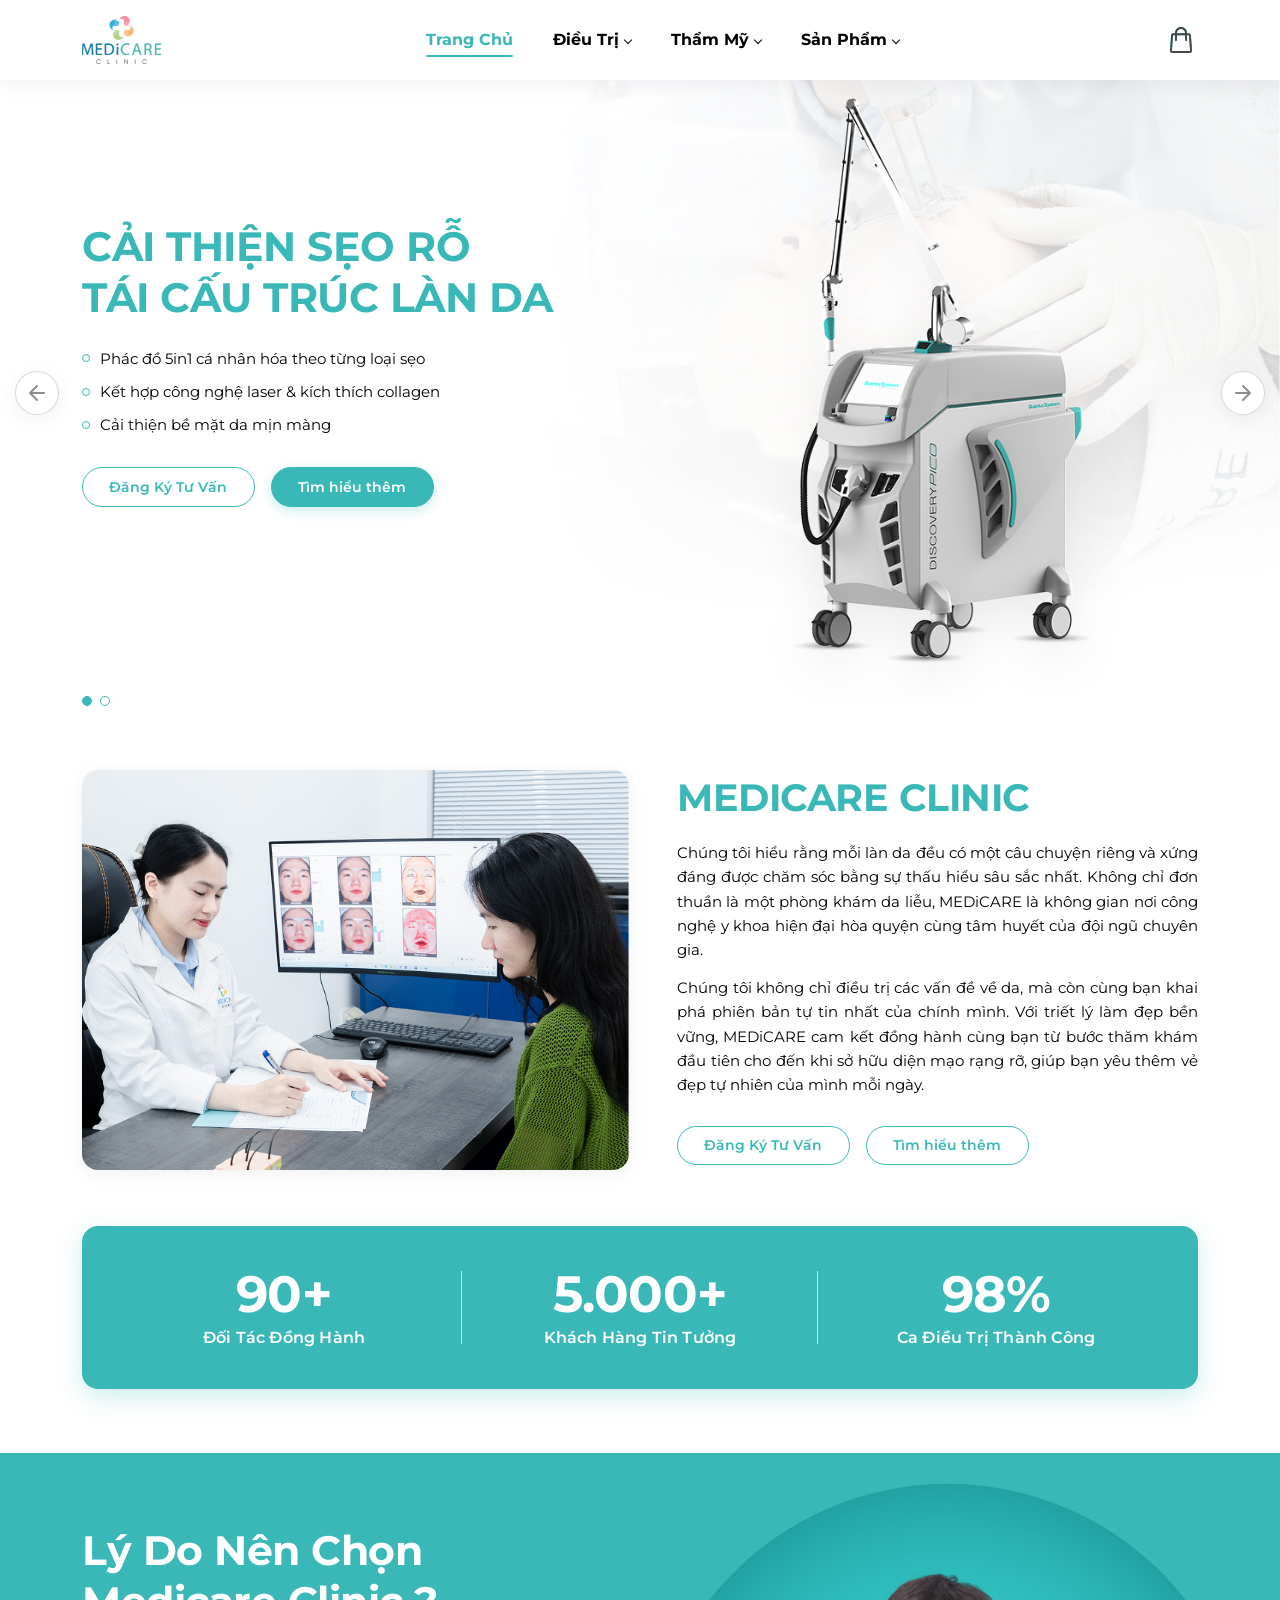
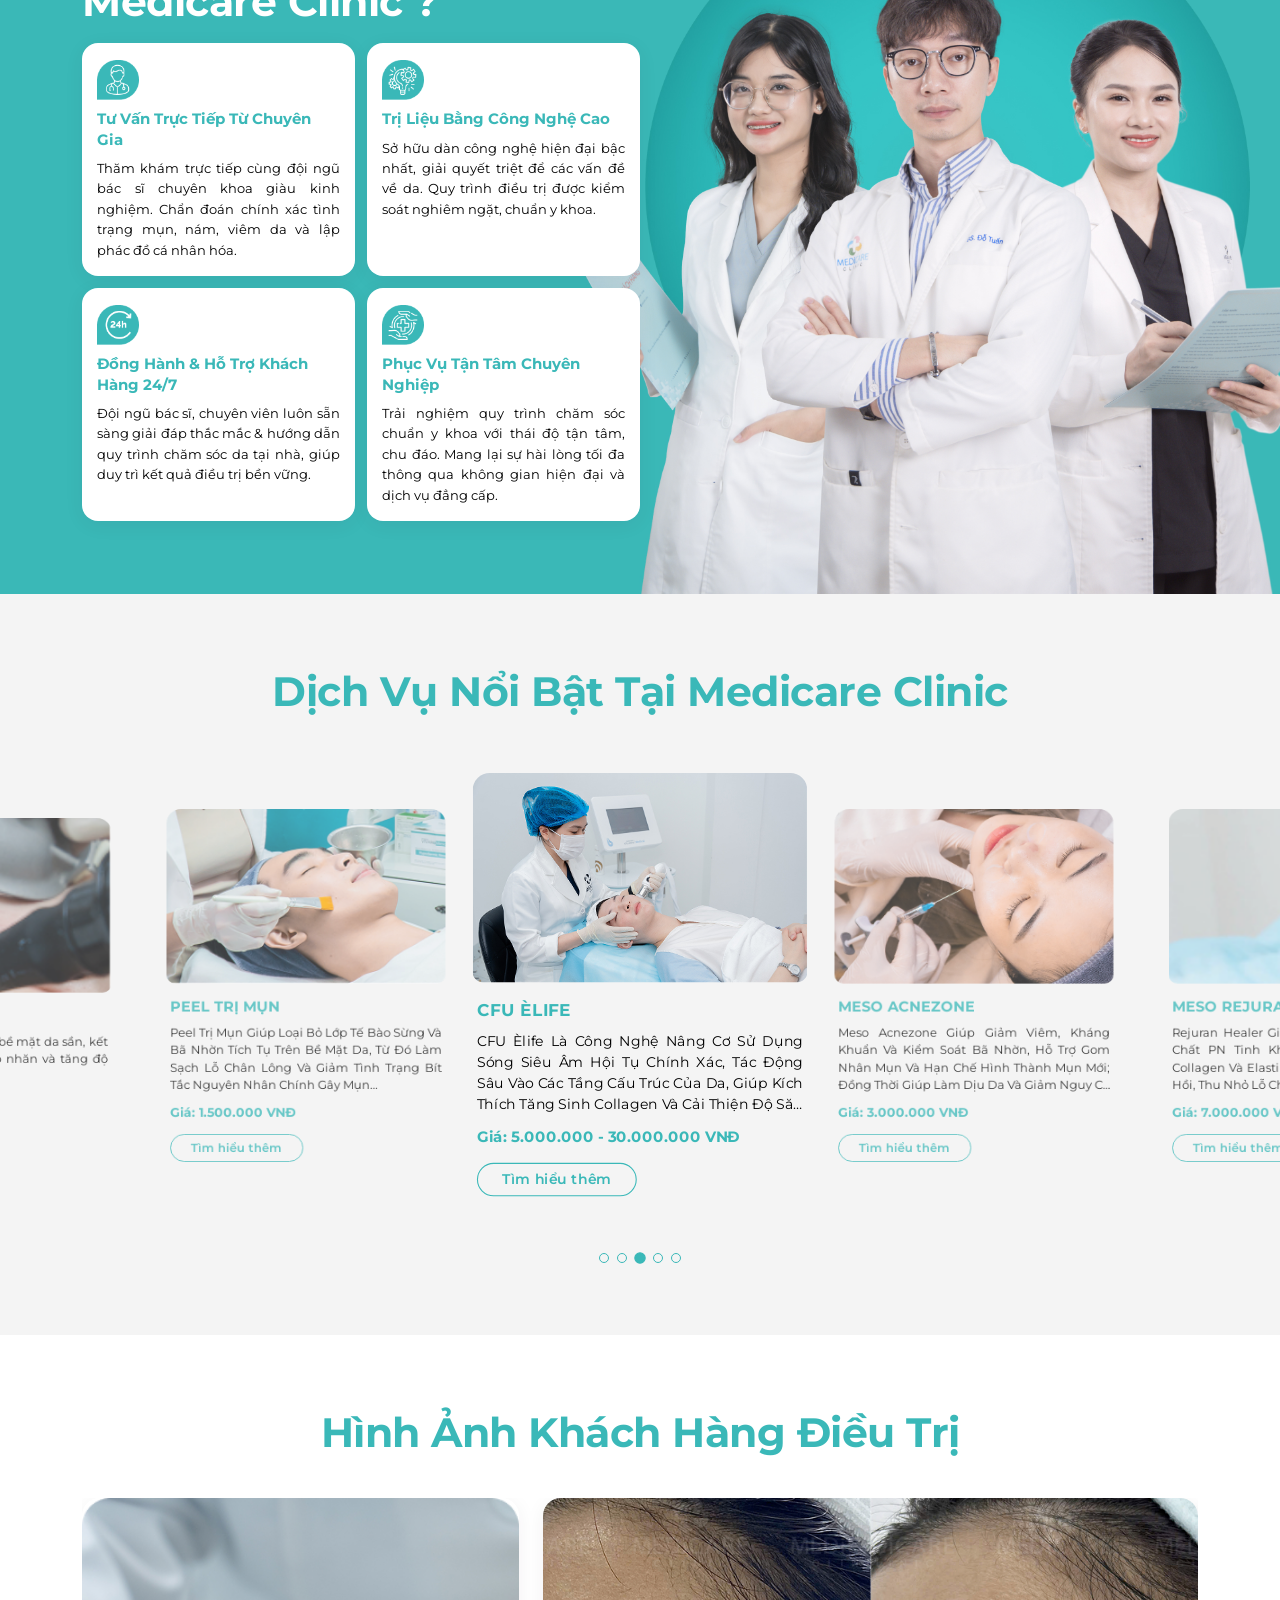
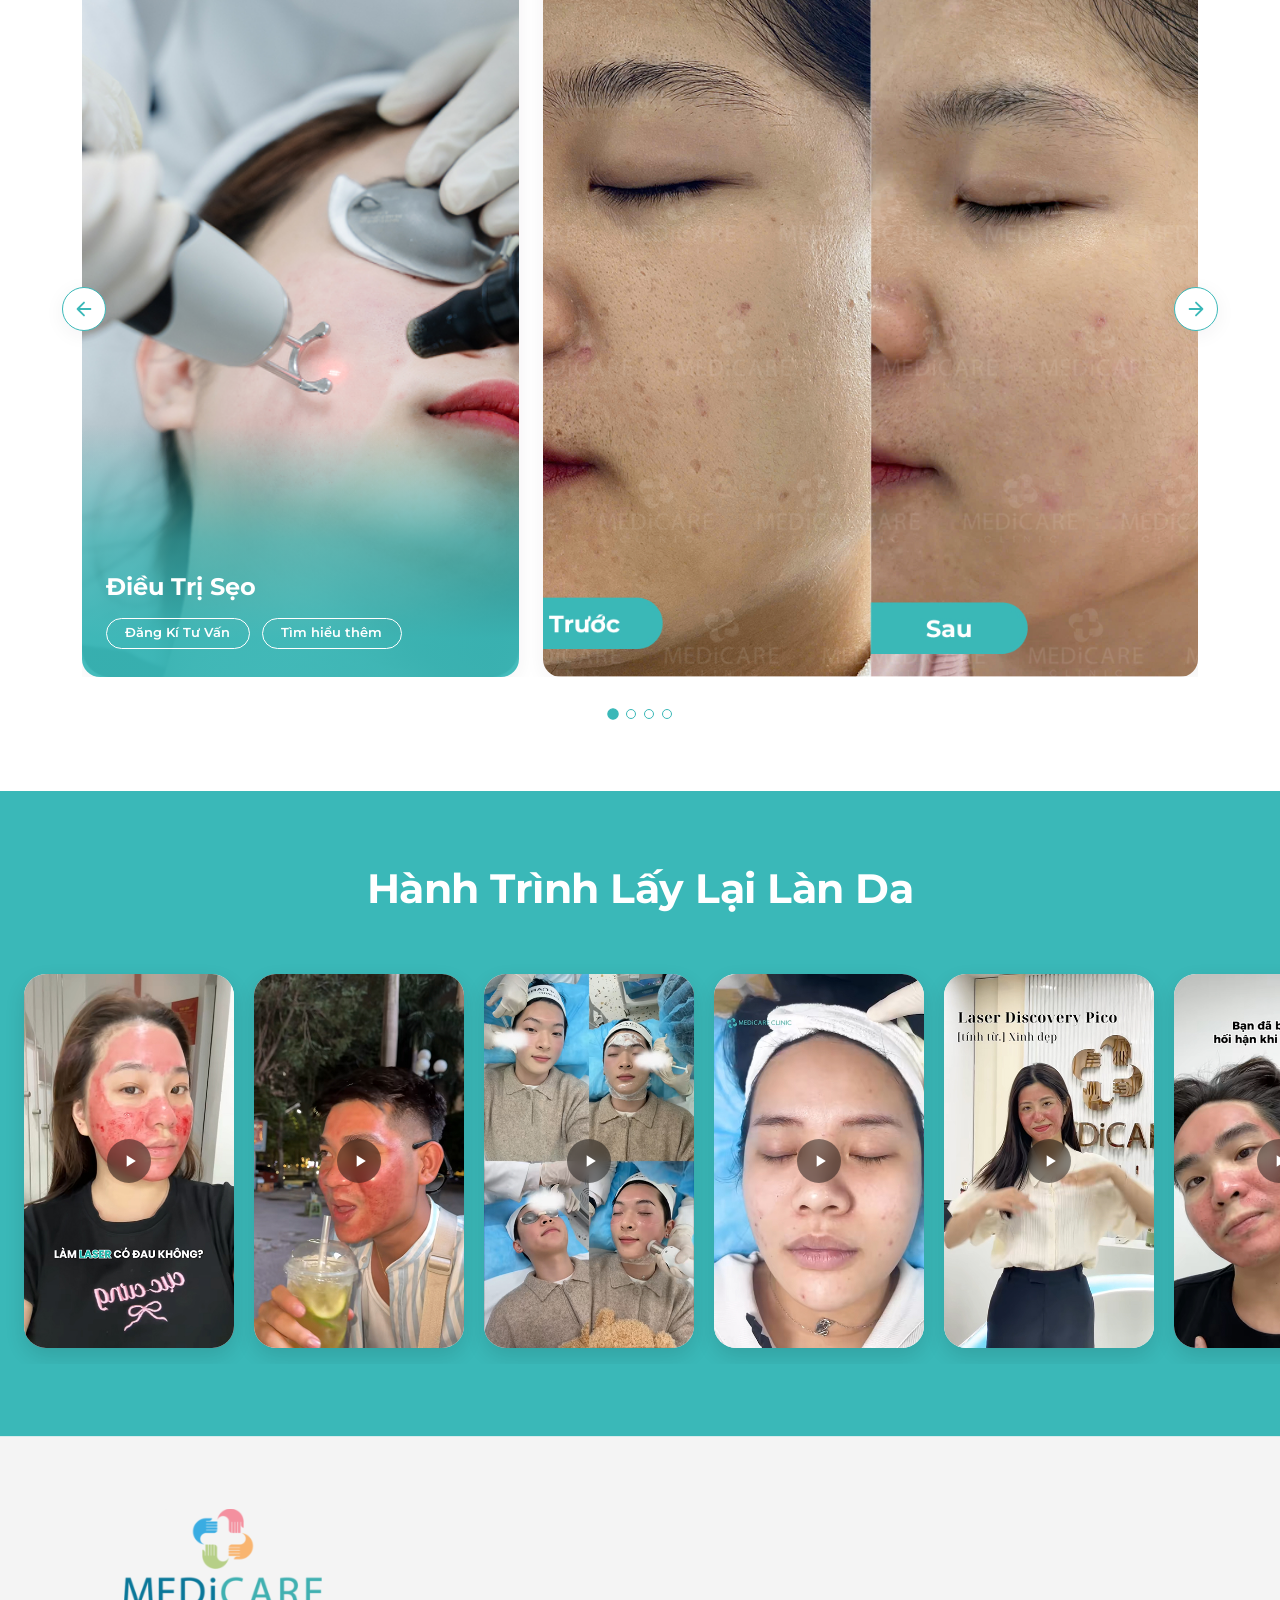
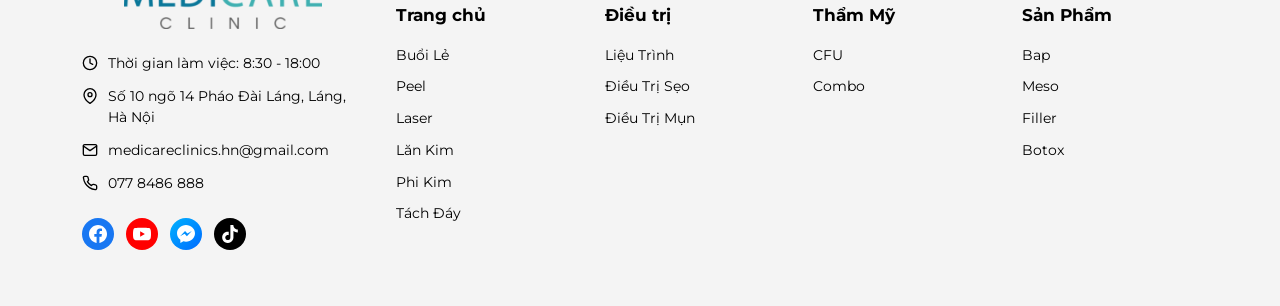
==== commit 6de4bdde: "update" ====
--- a/index.html
+++ b/index.html
@@ -856,21 +856,38 @@
 
             // Hỗ trợ vuốt chạm cảm ứng cho Hero Slider
             let startX = 0;
+            let startY = 0;
+            let axisLock = null;
             let isDragging = false;
 
             if (track) {
                 track.addEventListener("touchstart", (e) => {
                     startX = e.touches[0].clientX;
+                    startY = e.touches[0].clientY;
+                    axisLock = null;
                     isDragging = true;
                 }, { passive: true });
 
                 track.addEventListener("touchmove", (e) => {
                     if (!isDragging) return;
-                    e.preventDefault();
+                    const dx = e.touches[0].clientX - startX;
+                    const dy = e.touches[0].clientY - startY;
+                    if (!axisLock) {
+                        if (Math.abs(dx) > 10 || Math.abs(dy) > 10) {
+                            axisLock = Math.abs(dx) > Math.abs(dy) ? "x" : "y";
+                        } else {
+                            return;
+                        }
+                    }
+                    if (axisLock === "x") {
+                        e.preventDefault();
+                    }
                 }, { passive: false });
 
                 track.addEventListener("touchend", (e) => {
                     if (!isDragging) return;
+                    isDragging = false;
+                    if (axisLock !== "x") return;
                     const diff = startX - e.changedTouches[0].clientX;
                     if (Math.abs(diff) > 40) {
                         if (diff > 0) {
@@ -881,7 +898,11 @@
                         resetAutoSlide();
                         e.preventDefault();
                     }
+                });
+
+                track.addEventListener("touchcancel", () => {
                     isDragging = false;
+                    axisLock = null;
                 });
             }
 
@@ -989,6 +1010,8 @@
             let currentIndex = count + 2;
             let isDragging = false;
             let startX = 0;
+            let startY = 0;
+            let axisLock = null;
             let autoSlideTimer = null;
             let swiped = false;
 
@@ -1094,17 +1117,32 @@
             // Hỗ trợ vuốt chạm (Touch Swipe) - lặp vô hạn qua biên
             track.addEventListener("touchstart", (e) => {
                 startX = e.touches[0].clientX;
+                startY = e.touches[0].clientY;
+                axisLock = null;
                 isDragging = true;
                 swiped = false;
             }, { passive: true });
 
             track.addEventListener("touchmove", (e) => {
                 if (!isDragging) return;
-                e.preventDefault();
+                const dx = e.touches[0].clientX - startX;
+                const dy = e.touches[0].clientY - startY;
+                if (!axisLock) {
+                    if (Math.abs(dx) > 10 || Math.abs(dy) > 10) {
+                        axisLock = Math.abs(dx) > Math.abs(dy) ? "x" : "y";
+                    } else {
+                        return;
+                    }
+                }
+                if (axisLock === "x") {
+                    e.preventDefault();
+                }
             }, { passive: false });
 
             track.addEventListener("touchend", (e) => {
                 if (!isDragging) return;
+                isDragging = false;
+                if (axisLock !== "x") return;
                 const endX = e.changedTouches[0].clientX;
                 const diff = startX - endX;
 
@@ -1118,7 +1156,11 @@
                     swiped = true;
                     e.preventDefault();
                 }
+            });
+
+            track.addEventListener("touchcancel", () => {
                 isDragging = false;
+                axisLock = null;
             });
 
             // Bắt đầu chạy tự động
@@ -1139,6 +1181,8 @@
 
             let currentSlide = 0;
             let startX = 0;
+            let startY = 0;
+            let axisLock = null;
             let isDragging = false;
 
             const updateSlide = (index) => {
@@ -1161,16 +1205,31 @@
             // Hỗ trợ vuốt chạm cảm ứng cho Slider kết quả
             track.addEventListener("touchstart", (e) => {
                 startX = e.touches[0].clientX;
+                startY = e.touches[0].clientY;
+                axisLock = null;
                 isDragging = true;
             }, { passive: true });
 
             track.addEventListener("touchmove", (e) => {
                 if (!isDragging) return;
-                e.preventDefault();
+                const dx = e.touches[0].clientX - startX;
+                const dy = e.touches[0].clientY - startY;
+                if (!axisLock) {
+                    if (Math.abs(dx) > 10 || Math.abs(dy) > 10) {
+                        axisLock = Math.abs(dx) > Math.abs(dy) ? "x" : "y";
+                    } else {
+                        return;
+                    }
+                }
+                if (axisLock === "x") {
+                    e.preventDefault();
+                }
             }, { passive: false });
 
             track.addEventListener("touchend", (e) => {
                 if (!isDragging) return;
+                isDragging = false;
+                if (axisLock !== "x") return;
                 const endX = e.changedTouches[0].clientX;
                 const diff = startX - endX;
 
@@ -1179,7 +1238,11 @@
                     else updateSlide(currentSlide - 1);
                     e.preventDefault();
                 }
+            });
+
+            track.addEventListener("touchcancel", () => {
                 isDragging = false;
+                axisLock = null;
             });
         }
 
@@ -1235,6 +1298,10 @@
             }, { passive: false });
 
             slider.addEventListener("touchend", () => {
+                isDown = false;
+            });
+
+            slider.addEventListener("touchcancel", () => {
                 isDown = false;
             });
         }
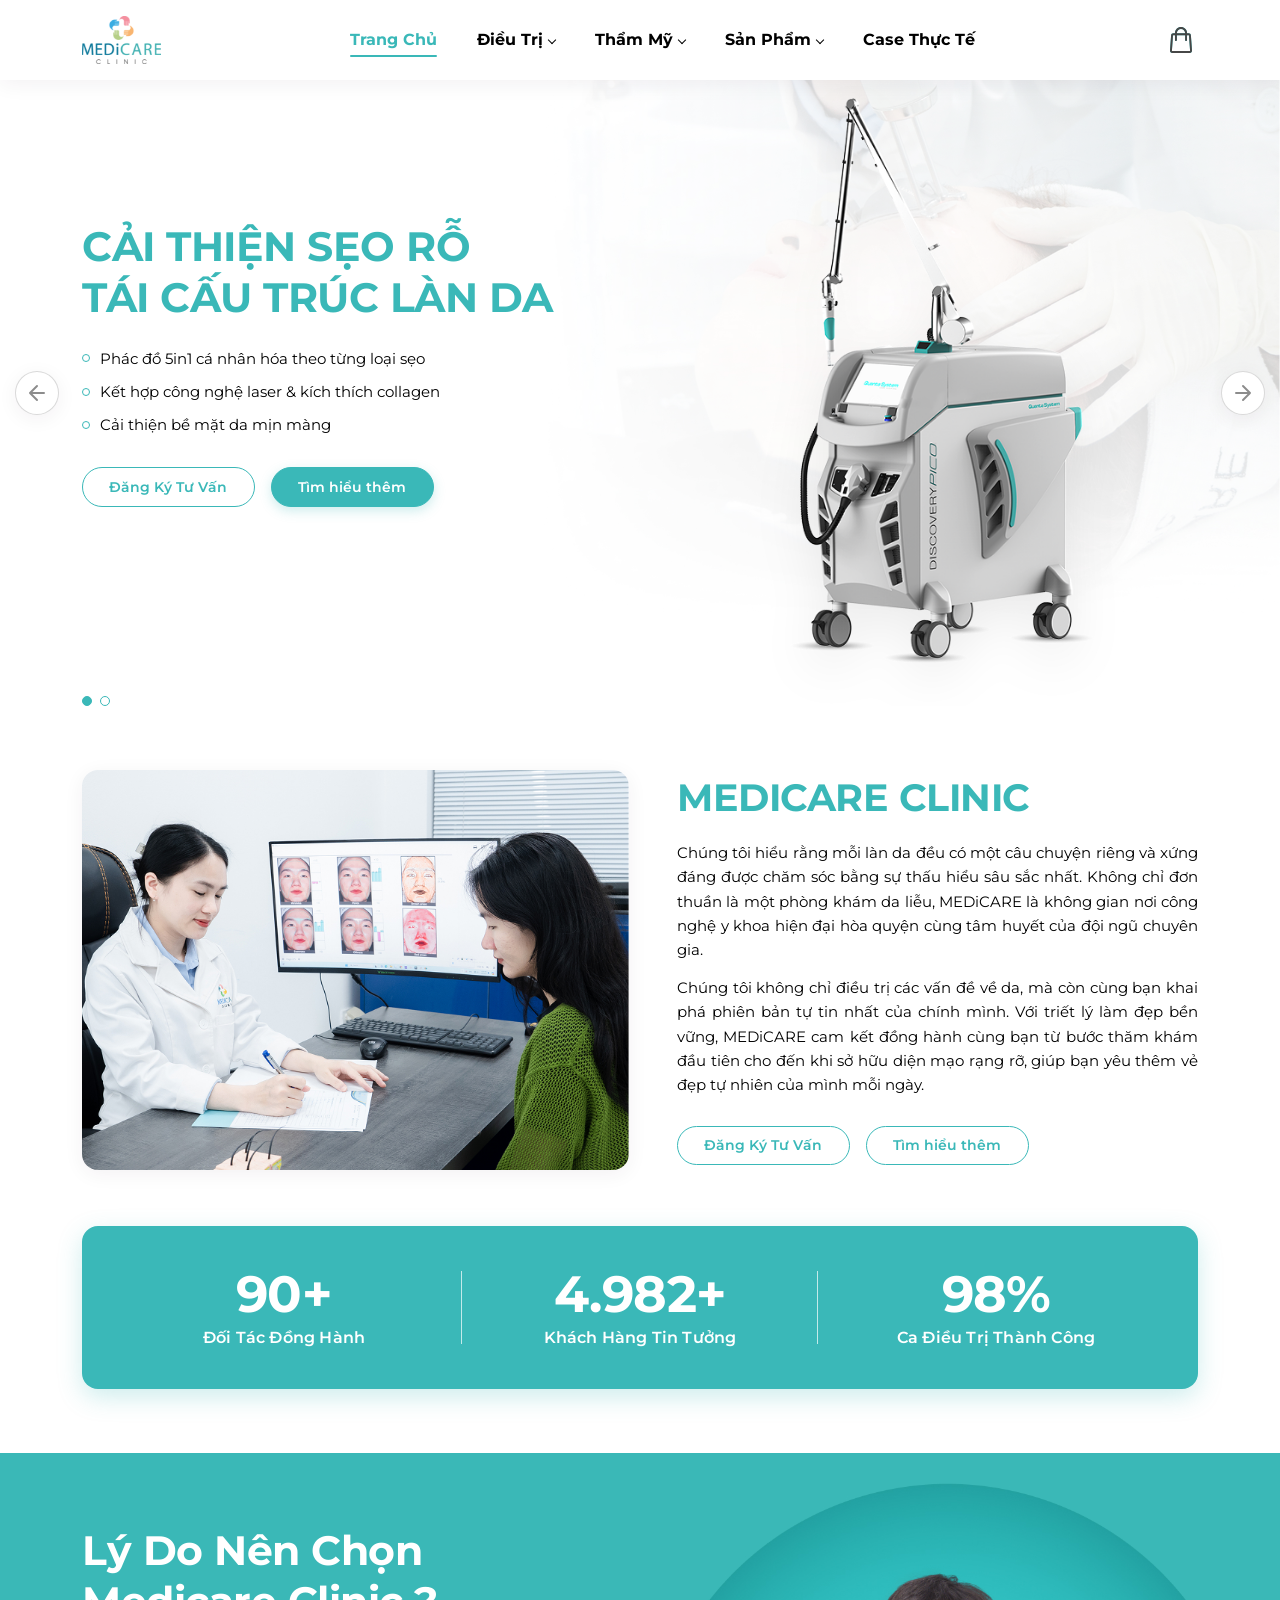
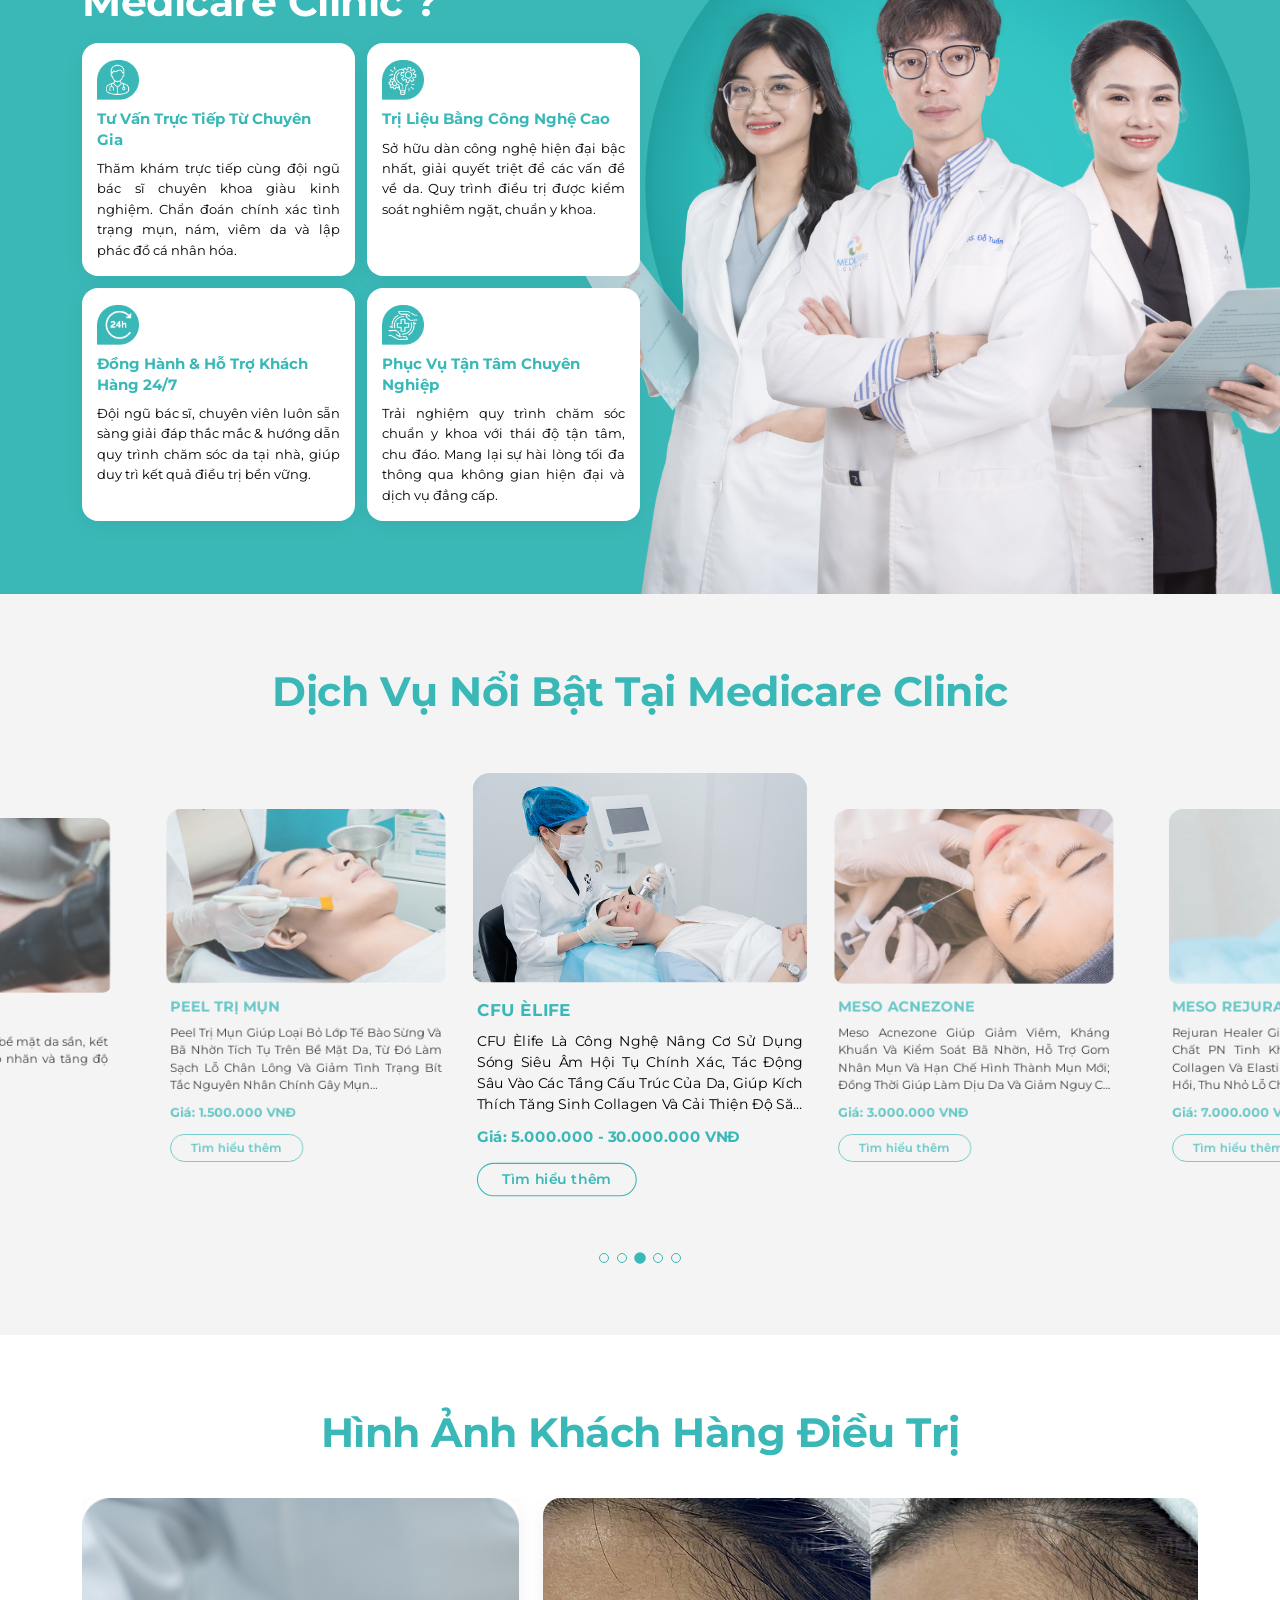
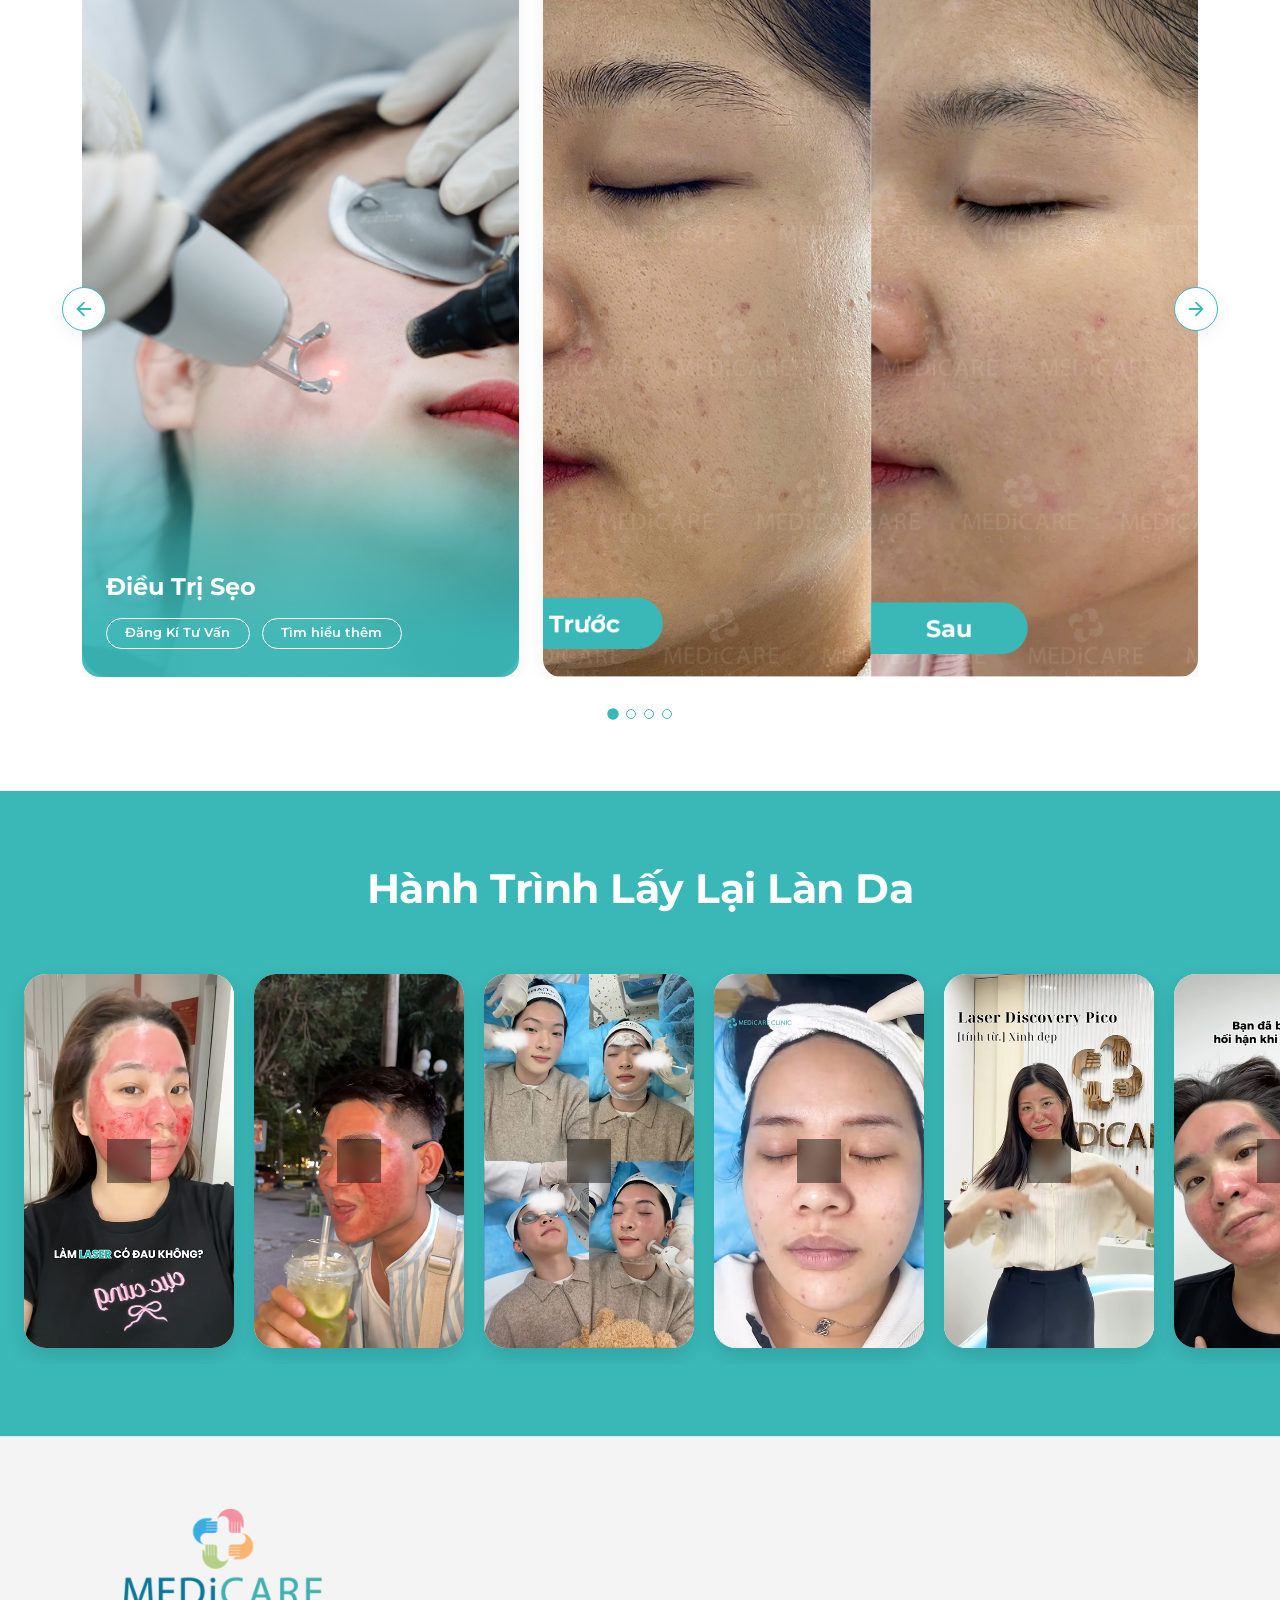
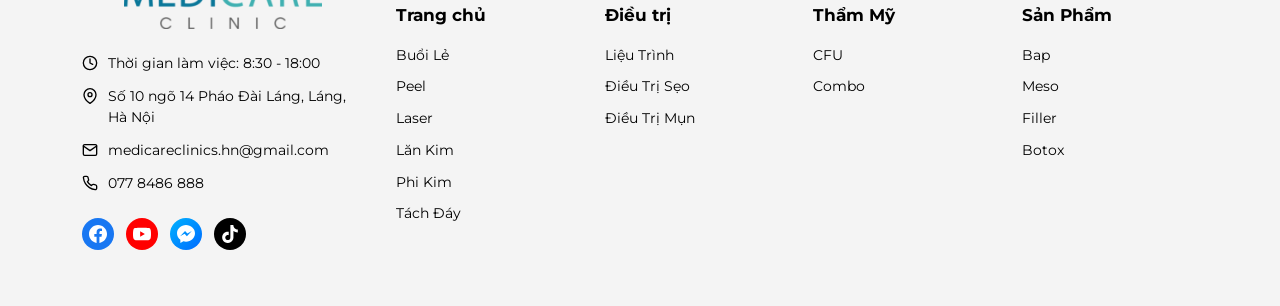
==== commit 2fd64133: "update" ====
--- a/index.html
+++ b/index.html
@@ -44,6 +44,7 @@
                                     <a href="dich-vu-buoi-le/index.html" class="header__submenu-title">Buổi Lẻ</a>
                                     <a href="dich-vu-buoi-le/index.html#laser" class="header__submenu-link">LASER</a>
                                     <a href="dich-vu-buoi-le/index.html#peel" class="header__submenu-link">PEEL</a>
+                                    <a href="dich-vu-buoi-le/index.html#meso" class="header__submenu-link">MESO</a>
                                     <a href="dich-vu-buoi-le/index.html#lan-kim" class="header__submenu-link">LĂN KIM</a>
                                     <a href="dich-vu-buoi-le/index.html#phi-kim" class="header__submenu-link">PHI KIM</a>
                                     <a href="dich-vu-buoi-le/index.html#tach-day" class="header__submenu-link">TÁCH ĐÁY</a>
@@ -53,6 +54,7 @@
                                     <a href="dich-vu-lieu-trinh/index.html#dieu-tri-mun" class="header__submenu-link">ĐIỀU TRỊ MỤN</a>
                                     <a href="dich-vu-lieu-trinh/index.html#dieu-tri-seo" class="header__submenu-link">ĐIỀU TRỊ SẸO</a>
                                     <a href="dich-vu-lieu-trinh/index.html#lieu-trinh-body" class="header__submenu-link">LIỆU TRÌNH BODY</a>
+                                    <a href="dich-vu-lieu-trinh/index.html#the-lieu-trinh" class="header__submenu-link">THẺ LIỆU TRÌNH</a>
                                 </div>
                             </div>
                         </li>
@@ -84,12 +86,15 @@
                                     <a href="san-pham/index.html#meso" class="header__submenu-link">MESO</a>
                                     <a href="san-pham/index.html#bap" class="header__submenu-link">BAP</a>
                                     <a href="san-pham/index.html#filler" class="header__submenu-link">FILLER</a>
-                                    <a href="san-pham/index.html#botox" class="header__submenu-link">BOTOX</a>
+<a href="san-pham/index.html#botox" class="header__submenu-link">BOTOX</a>
+                                    </div>
                                 </div>
-                            </div>
-                        </li>
-                    </ul>
-                </nav>
+                            </li>
+                            <li class="header__menu-item">
+                                <a href="case-thuc-te/index.html" class="header__menu-link">Case Thực Tế</a>
+                            </li>
+                        </ul>
+                    </nav>
 
                 <!-- 4. Hành động (Giỏ hàng & Nút mở menu mobile) -->
                 <div class="header__actions">
--- a/Home/sass/style.min.css
+++ b/Home/sass/style.min.css
@@ -1 +1 @@
-.hero-slider{position:relative;width:100%;background-color:var(--color-white);overflow:hidden;touch-action:pan-y;user-select:none}@media(max-width: 991.98px){.hero-slider{padding:1.5rem 0 1.5rem 0}}.hero-slider__wrapper{position:relative;width:100%}.hero-slider__track{display:flex;width:100%;will-change:transform;transition:transform .55s cubic-bezier(0.4, 0, 0.2, 1)}.hero-slider__slide{position:relative;flex:0 0 100%;width:100%;min-width:0;min-height:480px}.hero-slider__grid{position:relative;z-index:2;display:grid;grid-template-columns:1.15fr 1fr;align-items:center;gap:1rem}.hero-slider__grid--reverse{grid-template-columns:1fr 1.15fr}@media(min-width: 992px){.hero-slider__grid--reverse .hero-slider__content{padding-left:1.5rem}}@media(max-width: 991.98px){.hero-slider__grid{grid-template-columns:1fr !important;gap:1rem}}.hero-slider__content{display:flex;flex-direction:column;justify-content:center;z-index:2}@media(max-width: 991.98px){.hero-slider__content{align-items:center;text-align:center}}.hero-slider__title{color:var(--color-primary);font-family:var(--font-sans);font-size:clamp(1.85rem,3.2vw,2.75rem);font-weight:800;line-height:1.25;letter-spacing:-0.5px;margin-bottom:1.5rem;text-transform:uppercase}.hero-slider__features{list-style:none;padding:0;margin:0 0 2rem 0;display:flex;flex-direction:column;gap:.75rem}@media(max-width: 991.98px){.hero-slider__features{align-items:flex-start;text-align:left}}.hero-slider__feature-item{display:flex;align-items:center;gap:.65rem}.hero-slider__feature-bullet{display:inline-block;width:8px;height:8px;border:1.5px solid var(--color-border);border-radius:50%;flex-shrink:0}.hero-slider__feature-text{font-family:var(--font-sans);font-size:.95rem;color:var(--color-text);font-weight:400;line-height:1.4}@media(max-width: 575.98px){.hero-slider__feature-text{font-size:.875rem}}.hero-slider__actions{display:flex;align-items:center;gap:1rem;margin-bottom:2rem;flex-wrap:wrap}@media(max-width: 991.98px){.hero-slider__actions{justify-content:center;margin-bottom:0}}.hero-slider__btn{display:inline-flex;align-items:center;justify-content:center;font-family:var(--font-sans);font-size:.9rem;font-weight:600;padding:.65rem 1.65rem;border-radius:9999px;cursor:pointer;text-decoration:none;transition:all .25s ease}.hero-slider__btn--outline{background-color:rgba(0,0,0,0);color:var(--color-primary);border:1.5px solid var(--color-border)}.hero-slider__btn--outline:hover{background-color:var(--color-primary);border-color:var(--color-primary);color:var(--color-white);box-shadow:0 4px 12px rgba(58,184,184,.25)}.hero-slider__btn--solid{background-color:var(--color-primary);color:var(--color-white);border:1.5px solid var(--color-primary);box-shadow:0 4px 12px rgba(58,184,184,.25)}.hero-slider__btn--solid:hover{background-color:var(--color-accent-hover);border-color:var(--color-accent-hover);box-shadow:0 6px 16px rgba(1,163,163,.3)}.hero-slider__media{display:flex;align-items:center;justify-content:center;min-height:420px}@media(max-width: 991.98px){.hero-slider__media{min-height:260px;order:-1}}.hero-slider__media-bg{position:absolute;inset:0;width:100%;height:100%;z-index:1}.hero-slider__media-bg img{width:100%;height:100%;object-fit:cover}.hero-slider__media-bg::after{content:"";position:absolute;inset:0;background-color:rgba(255,255,255,.4);pointer-events:none}.hero-slider__media-device{position:relative;z-index:2;display:flex;justify-content:center;filter:drop-shadow(0 15px 25px rgba(0, 0, 0, 0.08))}.hero-slider__media-device img{max-height:768px;width:auto;object-fit:contain}@media(max-width: 991.98px){.hero-slider__media-device img{max-height:340px}}@media(max-width: 575.98px){.hero-slider__media-device img{max-height:260px}}.hero-slider__pagination{display:flex;align-items:center;gap:.5rem;margin-top:1rem}@media(max-width: 991.98px){.hero-slider__pagination{justify-content:center;margin-top:1.5rem}}.hero-slider__dot{width:10px;height:10px;border-radius:50%;border:1.5px solid var(--color-primary);background-color:rgba(0,0,0,0);padding:0;cursor:pointer;transition:all .25s ease}.hero-slider__dot--active{background-color:var(--color-primary)}.hero-slider__dot:hover:not(.hero-slider__dot--active){border-color:var(--color-accent-hover)}.hero-slider__nav-btn{position:absolute;top:50%;transform:translateY(-50%);width:44px;height:44px;border-radius:50%;border:1px solid rgba(0,0,0,.15);background-color:var(--color-white);color:rgba(0,0,0,.45);display:inline-flex;align-items:center;justify-content:center;cursor:pointer;z-index:10;transition:all .25s ease;box-shadow:var(--color-shadow-soft)}.hero-slider__nav-btn:hover{border-color:var(--color-border-focus);color:var(--color-primary);transform:translateY(-50%) scale(1.06)}.hero-slider__nav-btn--prev{left:15px}.hero-slider__nav-btn--next{right:15px}@media(max-width: 575.98px){.hero-slider__nav-btn{display:none}}.about{position:relative;width:100%;background-color:var(--color-white);padding:4rem 0}@media(max-width: 991.98px){.about{padding:2.5rem 0}}.about__grid{display:grid;grid-template-columns:1.05fr 1fr;align-items:center;gap:3rem;margin-bottom:3.5rem}@media(max-width: 991.98px){.about__grid{grid-template-columns:1fr;gap:2rem;margin-bottom:2.5rem}}.about__media{position:relative;width:100%;border-radius:16px;overflow:hidden;box-shadow:var(--color-shadow-soft)}.about__img{display:block;width:100%;height:100%;max-height:400px;object-fit:cover;transition:transform .4s ease}.about__img:hover{transform:scale(1.02)}@media(max-width: 575.98px){.about__img{max-height:280px}}.about__content{display:flex;flex-direction:column;justify-content:center}.about__title{font-family:var(--font-sans);font-size:clamp(1.85rem,3vw,2.5rem);font-weight:800;color:var(--color-primary);line-height:1.2;letter-spacing:-0.5px;margin-bottom:1.25rem;text-transform:uppercase}@media(max-width: 991.98px){.about__title{text-align:center}}.about__description{display:flex;flex-direction:column;gap:.85rem;margin-bottom:1.75rem}.about__desc{font-family:var(--font-sans);font-size:.95rem;color:var(--color-text);line-height:1.6;margin:0;text-align:justify}@media(max-width: 575.98px){.about__desc{font-size:.875rem;text-align:left}}.about__actions{display:flex;align-items:center;gap:1rem;flex-wrap:wrap}@media(max-width: 991.98px){.about__actions{justify-content:center}}.about__btn{display:inline-flex;align-items:center;justify-content:center;font-family:var(--font-sans);font-size:.9rem;font-weight:600;padding:.65rem 1.65rem;border-radius:9999px;cursor:pointer;text-decoration:none;transition:all .25s ease}.about__btn--outline{background-color:rgba(0,0,0,0);color:var(--color-primary);border:1.5px solid var(--color-border)}.about__btn--outline:hover{background-color:var(--color-primary);border-color:var(--color-primary);color:var(--color-white);box-shadow:0 4px 12px rgba(58,184,184,.25);transform:translateY(-2px)}.about__stats{background-color:var(--color-bg-primary);border-radius:16px;padding:2.25rem 1.5rem;display:grid;grid-template-columns:repeat(3, 1fr);box-shadow:0 8px 24px rgba(58,184,184,.25)}@media(max-width: 767.98px){.about__stats{grid-template-columns:1fr;gap:1.75rem;padding:1.75rem 1rem}}.about__stat-item{position:relative;display:flex;flex-direction:column;align-items:center;justify-content:center;text-align:center;color:var(--color-white);padding:.25rem 1rem}.about__stat-item:not(:last-child)::after{content:"";position:absolute;right:0;top:10%;height:80%;width:1px;background-color:rgba(255,255,255,.7)}@media(max-width: 767.98px){.about__stat-item:not(:last-child)::after{top:auto;bottom:-0.875rem;left:20%;width:60%;height:1px}}.about__stat-number{font-family:var(--font-sans);font-size:clamp(2.25rem,4vw,3.25rem);font-weight:800;line-height:1.1;letter-spacing:-0.5px;margin-bottom:.35rem}.about__stat-label{font-family:var(--font-sans);font-size:clamp(.9rem,1.25vw,1.1rem);font-weight:600;line-height:1.3;letter-spacing:.2px}.why-choose{position:relative;width:100%;background-color:var(--color-bg-primary);background-image:url("../images/why-bg.jpg");background-size:cover;background-position:center;background-repeat:no-repeat;padding:4.5rem 0 0 0;overflow:hidden}@media(max-width: 991.98px){.why-choose{background-image:none;padding:3rem 0 0 0}}.why-choose__wrapper{display:grid;grid-template-columns:1fr 1fr;align-items:flex-end}@media(max-width: 991.98px){.why-choose__wrapper{grid-template-columns:1fr;gap:2rem}}.why-choose__content{display:flex;flex-direction:column;padding-bottom:4.5rem}@media(max-width: 991.98px){.why-choose__content{padding-bottom:1.5rem}}.why-choose__title{font-family:var(--font-sans);font-size:clamp(2rem,3.2vw,2.75rem);font-weight:800;color:var(--color-white);line-height:1.25;letter-spacing:-0.5px;margin-bottom:1rem;margin-top:0}@media(max-width: 991.98px){.why-choose__title{text-align:center;margin-bottom:1.5rem}}.why-choose__cards{display:grid;grid-template-columns:repeat(2, 1fr);gap:.75rem}@media(max-width: 575.98px){.why-choose__cards{grid-template-columns:1fr;gap:1rem}}.why-choose__card{background-color:var(--color-white);border-radius:16px;padding:1rem .95rem;display:flex;flex-direction:column;align-items:flex-start;box-shadow:var(--color-shadow-soft);transition:transform .3s ease,box-shadow .3s ease}.why-choose__card:hover{transform:translateY(-4px);box-shadow:0 8px 24px rgba(0,0,0,.12)}@media(max-width: 767.98px){.why-choose__card{padding:1.25rem 1rem}}.why-choose__card-icon{width:42px;height:42px;display:inline-flex;align-items:center;justify-content:center;margin-bottom:.5rem;flex-shrink:0}.why-choose__card-icon-img{width:100%;height:auto;display:block}.why-choose__card-title{font-family:var(--font-sans);font-size:.95rem;font-weight:700;color:var(--color-primary);line-height:1.35;margin-bottom:.5rem;margin-top:0}.why-choose__card-desc{font-family:var(--font-sans);font-size:.825rem;color:var(--color-text);line-height:1.55;margin:0;text-align:justify}@media(max-width: 575.98px){.why-choose__card-desc{text-align:left}}.services-slider{position:relative;width:100%;background-color:var(--color-bg-secondary);padding:4.5rem 0;overflow:hidden}@media(max-width: 991.98px){.services-slider{padding:3rem 0}}.services-slider__header{text-align:center;margin-bottom:3rem}@media(max-width: 767.98px){.services-slider__header{margin-bottom:2rem}}.services-slider__title{font-family:var(--font-sans);font-size:clamp(1.85rem,3.2vw,2.6rem);font-weight:800;color:var(--color-primary);line-height:1.25;letter-spacing:-0.5px}.services-slider__viewport{position:relative;width:100%;overflow:hidden;padding:1.5rem 0 2rem 0}.services-slider__track{display:flex;align-items:center;gap:1.5rem;transition:transform .45s cubic-bezier(0.25, 1, 0.5, 1);will-change:transform;cursor:grab}.services-slider__track:active{cursor:grabbing}.services-slider__slide{flex:0 0 280px;max-width:280px;opacity:.75;transform:scale(0.9);transition:transform .4s ease,opacity .4s ease;user-select:none}@media(min-width: 992px){.services-slider__slide{flex:0 0 310px;max-width:310px}}@media(min-width: 1400px){.services-slider__slide{flex:0 0 330px;max-width:330px}}.services-slider__slide--active{opacity:1;transform:scale(1.08);z-index:2}.services-slider__card{display:flex;flex-direction:column;border-radius:16px;overflow:hidden;height:100%;transition:box-shadow .3s ease}.services-slider__card-media{width:100%;border-radius:10px;overflow:hidden;aspect-ratio:16/10}.services-slider__card-img{display:block;width:100%;height:100%;object-fit:cover;transition:transform .3s ease}.services-slider__card-body{display:flex;flex-direction:column;align-items:flex-start;padding:1rem .25rem .5rem .25rem;flex-grow:1}.services-slider__card-title{font-family:var(--font-sans);font-size:1rem;font-weight:700;color:var(--color-primary);text-transform:uppercase;margin-bottom:.5rem;line-height:1.3}.services-slider__card-desc{font-family:var(--font-sans);font-size:.8125rem;color:var(--color-text);line-height:1.5;margin-bottom:.75rem;display:-webkit-box;-webkit-line-clamp:4;-webkit-box-orient:vertical;overflow:hidden;text-align:justify}.services-slider__card-price{font-family:var(--font-sans);font-size:.875rem;font-weight:700;color:var(--color-primary);margin-bottom:1rem;margin-top:auto}.services-slider__card-btn{display:inline-flex;align-items:center;justify-content:center;font-family:var(--font-sans);font-size:.825rem;font-weight:600;color:var(--color-primary);border:1.5px solid var(--color-border);background-color:rgba(0,0,0,0);padding:.45rem 1.4rem;border-radius:9999px;text-decoration:none;transition:all .25s ease}.services-slider__card-btn:hover{background-color:var(--color-primary);border-color:var(--color-primary);color:var(--color-white);box-shadow:0 4px 12px rgba(58,184,184,.25);transform:translateY(-2px)}.services-slider__pagination{display:flex;align-items:center;justify-content:center;gap:.5rem;margin-top:2rem}.services-slider__dot{width:10px;height:10px;border-radius:50%;border:1.5px solid var(--color-primary);background-color:rgba(0,0,0,0);padding:0;cursor:pointer;transition:all .25s ease}.services-slider__dot--active{background-color:var(--color-primary);transform:scale(1.15)}.results-slider{position:relative;width:100%;background-color:var(--color-white);padding:4.5rem 0;overflow:hidden}@media(max-width: 991.98px){.results-slider{padding:3rem 0}}.results-slider__header{text-align:center;margin-bottom:2.5rem}@media(max-width: 767.98px){.results-slider__header{margin-bottom:1.75rem}}.results-slider__title{font-family:var(--font-sans);font-size:clamp(1.85rem,3.2vw,2.6rem);font-weight:800;color:var(--color-primary);line-height:1.25;letter-spacing:-0.5px}.results-slider__wrapper{position:relative;width:100%}.results-slider__viewport{position:relative;width:100%;overflow:hidden}.results-slider__track{display:flex;width:100%;transition:transform .5s cubic-bezier(0.25, 1, 0.5, 1);will-change:transform;cursor:grab}.results-slider__track:active{cursor:grabbing}.results-slider__slide{flex:0 0 100%;width:100%;max-width:100%;user-select:none}.results-slider__grid{display:grid;grid-template-columns:.8fr 1.2fr;gap:1.5rem;align-items:stretch}@media(max-width: 991.98px){.results-slider__grid{grid-template-columns:1fr;gap:1.5rem}}.results-slider__service-card{position:relative;border-radius:18px;overflow:hidden;min-height:420px;height:100%;box-shadow:var(--color-shadow-soft)}@media(max-width: 991.98px){.results-slider__service-card{min-height:340px}}@media(max-width: 575.98px){.results-slider__service-card{min-height:280px}}.results-slider__service-img{display:block;width:100%;height:100%;object-fit:cover}.results-slider__service-overlay{position:absolute;bottom:0;left:0;right:0;height:50%;background:linear-gradient(180deg, rgba(58, 184, 184, 0) 35%, rgba(58, 184, 184, 0.7) 65%, rgba(58, 184, 184, 0.95) 90%);display:flex;flex-direction:column;justify-content:flex-end;padding:1.75rem 1.5rem;z-index:2}@media(max-width: 575.98px){.results-slider__service-overlay{padding:1.25rem 1rem}}.results-slider__service-title{font-family:var(--font-sans);font-size:1.5rem;font-weight:700;color:var(--color-white);margin-bottom:1rem;line-height:1.2}@media(max-width: 575.98px){.results-slider__service-title{font-size:1.25rem;margin-bottom:.75rem}}.results-slider__service-actions{display:flex;align-items:center;gap:.75rem;flex-wrap:wrap}.results-slider__service-btn{display:inline-flex;align-items:center;justify-content:center;font-family:var(--font-sans);font-size:.8rem;font-weight:600;color:var(--color-white);border:1.5px solid var(--color-white);background-color:rgba(0,0,0,0);padding:.45rem 1.15rem;border-radius:9999px;text-decoration:none;transition:all .25s ease}.results-slider__service-btn:hover{background-color:var(--color-white);color:var(--color-primary);transform:translateY(-2px)}.results-slider__compare-card{position:relative;border-radius:18px;overflow:hidden;height:100%;min-height:420px;box-shadow:var(--color-shadow-soft);background-color:var(--color-white)}@media(max-width: 991.98px){.results-slider__compare-card{min-height:340px}}@media(max-width: 575.98px){.results-slider__compare-card{min-height:260px}}.results-slider__compare-track{position:relative;width:100%;height:100%;min-height:inherit}.results-slider__compare-img{position:absolute;inset:0;display:block;width:100%;height:100%;object-fit:cover;opacity:0;visibility:hidden;transition:opacity 1.2s ease-in-out,visibility 1.2s ease-in-out;z-index:1}.results-slider__compare-img--active{opacity:1;visibility:visible;z-index:2}.results-slider__nav-btn{position:absolute;top:50%;transform:translateY(-50%);width:44px;height:44px;border-radius:50%;border:1.5px solid var(--color-primary);background-color:var(--color-white);color:var(--color-primary);display:inline-flex;align-items:center;justify-content:center;cursor:pointer;z-index:10;transition:all .25s ease;box-shadow:var(--color-shadow-soft)}.results-slider__nav-btn:hover{background-color:var(--color-primary);color:var(--color-white);transform:translateY(-50%) scale(1.08)}.results-slider__nav-btn--prev{left:-20px}.results-slider__nav-btn--next{right:-20px}@media(max-width: 575.98px){.results-slider__nav-btn{display:none}}.results-slider__pagination{display:flex;align-items:center;justify-content:center;gap:.5rem;margin-top:2rem}.results-slider__dot{width:10px;height:10px;border-radius:50%;border:1.5px solid var(--color-primary);background-color:rgba(0,0,0,0);padding:0;cursor:pointer;transition:all .25s ease}.results-slider__dot--active{background-color:var(--color-primary);transform:scale(1.15)}.results-slider__dot:hover:not(.results-slider__dot--active){border-color:var(--color-accent-hover)}.journey{position:relative;width:100%;background-color:var(--color-bg-primary);padding:4.5rem 0;overflow:hidden}@media(max-width: 991.98px){.journey{padding:3rem 0}}.journey__header{text-align:center;margin-bottom:2.75rem}@media(max-width: 767.98px){.journey__header{margin-bottom:2rem}}.journey__title{font-family:var(--font-sans);font-size:clamp(1.85rem,3.2vw,2.6rem);font-weight:800;color:var(--color-white);line-height:1.25;letter-spacing:-0.5px}.journey__viewport{position:relative;width:100%;overflow-x:auto;overflow-y:hidden;scrollbar-width:none;-ms-overflow-style:none;cursor:grab;padding:1rem 0}.journey__viewport::-webkit-scrollbar{display:none}.journey__viewport:active{cursor:grabbing}.journey__track{display:flex;align-items:center;gap:1.25rem;width:max-content;padding:0 max(1.5rem,(100vw - 1320px)/2);transition:transform .2s ease-out}@media(max-width: 767.98px){.journey__track{gap:.85rem;padding:0 1rem}}.journey__card{position:relative;flex:0 0 210px;width:210px;aspect-ratio:9/16;border-radius:22px;overflow:hidden;background-color:var(--color-white);box-shadow:0 8px 20px rgba(0,0,0,.12);user-select:none;transition:transform .3s cubic-bezier(0.25, 1, 0.5, 1),box-shadow .3s ease}.journey__card:hover{transform:translateY(-8px) scale(1.02);box-shadow:0 16px 32px rgba(0,0,0,.2)}.journey__card:hover .journey__card-play{transform:translate(-50%, -50%) scale(1.15);background-color:var(--color-primary);color:var(--color-white)}@media(min-width: 1400px){.journey__card{flex:0 0 230px;width:230px}}@media(max-width: 767.98px){.journey__card{flex:0 0 165px;width:165px;border-radius:16px}}.journey__card-img{display:block;width:100%;height:100%;object-fit:cover;pointer-events:none}.journey__card-play{position:absolute;top:50%;left:50%;transform:translate(-50%, -50%);width:44px;height:44px;border-radius:50%;background-color:rgba(0,0,0,.45);backdrop-filter:blur(6px);-webkit-backdrop-filter:blur(6px);color:var(--color-white);display:flex;align-items:center;justify-content:center;pointer-events:none;transition:all .3s ease}.journey__card-play svg{margin-left:2px}@media(max-width: 767.98px){.journey__card-play{width:36px;height:36px}.journey__card-play svg{width:16px;height:16px}}/*# sourceMappingURL=style.min.css.map */
+.hero-slider{position:relative;width:100%;background-color:var(--color-white);overflow:hidden;touch-action:pan-y;-webkit-user-select:none;-moz-user-select:none;user-select:none}@media(max-width: 991.98px){.hero-slider{padding:1.5rem 0 1.5rem 0}}.hero-slider__wrapper{position:relative;width:100%}.hero-slider__track{display:flex;width:100%;will-change:transform;transition:transform .55s cubic-bezier(0.4, 0, 0.2, 1)}.hero-slider__slide{position:relative;flex:0 0 100%;width:100%;min-width:0;min-height:480px}.hero-slider__grid{position:relative;z-index:2;display:grid;grid-template-columns:1.15fr 1fr;align-items:center;gap:1rem}.hero-slider__grid--reverse{grid-template-columns:1fr 1.15fr}@media(min-width: 992px){.hero-slider__grid--reverse .hero-slider__content{padding-left:1.5rem}}@media(max-width: 991.98px){.hero-slider__grid{grid-template-columns:1fr !important;gap:1rem}}.hero-slider__content{display:flex;flex-direction:column;justify-content:center;z-index:2}@media(max-width: 991.98px){.hero-slider__content{align-items:center;text-align:center}}.hero-slider__title{color:var(--color-primary);font-family:var(--font-sans);font-size:clamp(1.85rem,3.2vw,2.75rem);font-weight:800;line-height:1.25;letter-spacing:-0.5px;margin-bottom:1.5rem;text-transform:uppercase}.hero-slider__features{list-style:none;padding:0;margin:0 0 2rem 0;display:flex;flex-direction:column;gap:.75rem}@media(max-width: 991.98px){.hero-slider__features{align-items:flex-start;text-align:left}}.hero-slider__feature-item{display:flex;align-items:center;gap:.65rem}.hero-slider__feature-bullet{display:inline-block;width:8px;height:8px;border:1.5px solid var(--color-border);border-radius:50%;flex-shrink:0}.hero-slider__feature-text{font-family:var(--font-sans);font-size:.95rem;color:var(--color-text);font-weight:400;line-height:1.4}@media(max-width: 575.98px){.hero-slider__feature-text{font-size:.875rem}}.hero-slider__actions{display:flex;align-items:center;gap:1rem;margin-bottom:2rem;flex-wrap:wrap}@media(max-width: 991.98px){.hero-slider__actions{justify-content:center;margin-bottom:0}}.hero-slider__btn{display:inline-flex;align-items:center;justify-content:center;font-family:var(--font-sans);font-size:.9rem;font-weight:600;padding:.65rem 1.65rem;border-radius:9999px;cursor:pointer;text-decoration:none;transition:all .25s ease}.hero-slider__btn--outline{background-color:rgba(0,0,0,0);color:var(--color-primary);border:1.5px solid var(--color-border)}.hero-slider__btn--outline:hover{background-color:var(--color-primary);border-color:var(--color-primary);color:var(--color-white);box-shadow:0 4px 12px rgba(58,184,184,.25)}.hero-slider__btn--solid{background-color:var(--color-primary);color:var(--color-white);border:1.5px solid var(--color-primary);box-shadow:0 4px 12px rgba(58,184,184,.25)}.hero-slider__btn--solid:hover{background-color:var(--color-accent-hover);border-color:var(--color-accent-hover);box-shadow:0 6px 16px rgba(1,163,163,.3)}.hero-slider__media{display:flex;align-items:center;justify-content:center;min-height:420px}@media(max-width: 991.98px){.hero-slider__media{min-height:260px;order:-1}}.hero-slider__media-bg{position:absolute;inset:0;width:100%;height:100%;z-index:1}.hero-slider__media-bg img{width:100%;height:100%;-o-object-fit:cover;object-fit:cover}.hero-slider__media-bg::after{content:"";position:absolute;inset:0;background-color:hsla(0,0%,100%,.4);pointer-events:none}.hero-slider__media-device{position:relative;z-index:2;display:flex;justify-content:center;filter:drop-shadow(0 15px 25px rgba(0, 0, 0, 0.08))}.hero-slider__media-device img{max-height:768px;width:auto;-o-object-fit:contain;object-fit:contain}@media(max-width: 991.98px){.hero-slider__media-device img{max-height:340px}}@media(max-width: 575.98px){.hero-slider__media-device img{max-height:260px}}.hero-slider__pagination{display:flex;align-items:center;gap:.5rem;margin-top:1rem}@media(max-width: 991.98px){.hero-slider__pagination{justify-content:center;margin-top:1.5rem}}.hero-slider__dot{width:10px;height:10px;border-radius:50%;border:1.5px solid var(--color-primary);background-color:rgba(0,0,0,0);padding:0;cursor:pointer;transition:all .25s ease}.hero-slider__dot--active{background-color:var(--color-primary)}.hero-slider__dot:hover:not(.hero-slider__dot--active){border-color:var(--color-accent-hover)}.hero-slider__nav-btn{position:absolute;top:50%;transform:translateY(-50%);width:44px;height:44px;border-radius:50%;border:1px solid rgba(0,0,0,.15);background-color:var(--color-white);color:rgba(0,0,0,.45);display:inline-flex;align-items:center;justify-content:center;cursor:pointer;z-index:10;transition:all .25s ease;box-shadow:var(--color-shadow-soft)}.hero-slider__nav-btn:hover{border-color:var(--color-border-focus);color:var(--color-primary);transform:translateY(-50%) scale(1.06)}.hero-slider__nav-btn--prev{left:15px}.hero-slider__nav-btn--next{right:15px}@media(max-width: 575.98px){.hero-slider__nav-btn{display:none}}.about{position:relative;width:100%;background-color:var(--color-white);padding:4rem 0}@media(max-width: 991.98px){.about{padding:2.5rem 0}}.about__grid{display:grid;grid-template-columns:1.05fr 1fr;align-items:center;gap:3rem;margin-bottom:3.5rem}@media(max-width: 991.98px){.about__grid{grid-template-columns:1fr;gap:2rem;margin-bottom:2.5rem}}.about__media{position:relative;width:100%;border-radius:16px;overflow:hidden;box-shadow:var(--color-shadow-soft)}.about__img{display:block;width:100%;height:100%;max-height:400px;-o-object-fit:cover;object-fit:cover;transition:transform .4s ease}.about__img:hover{transform:scale(1.02)}@media(max-width: 575.98px){.about__img{max-height:280px}}.about__content{display:flex;flex-direction:column;justify-content:center}.about__title{font-family:var(--font-sans);font-size:clamp(1.85rem,3vw,2.5rem);font-weight:800;color:var(--color-primary);line-height:1.2;letter-spacing:-0.5px;margin-bottom:1.25rem;text-transform:uppercase}@media(max-width: 991.98px){.about__title{text-align:center}}.about__description{display:flex;flex-direction:column;gap:.85rem;margin-bottom:1.75rem}.about__desc{font-family:var(--font-sans);font-size:.95rem;color:var(--color-text);line-height:1.6;margin:0;text-align:justify}@media(max-width: 575.98px){.about__desc{font-size:.875rem;text-align:left}}.about__actions{display:flex;align-items:center;gap:1rem;flex-wrap:wrap}@media(max-width: 991.98px){.about__actions{justify-content:center}}.about__btn{display:inline-flex;align-items:center;justify-content:center;font-family:var(--font-sans);font-size:.9rem;font-weight:600;padding:.65rem 1.65rem;border-radius:9999px;cursor:pointer;text-decoration:none;transition:all .25s ease}.about__btn--outline{background-color:rgba(0,0,0,0);color:var(--color-primary);border:1.5px solid var(--color-border)}.about__btn--outline:hover{background-color:var(--color-primary);border-color:var(--color-primary);color:var(--color-white);box-shadow:0 4px 12px rgba(58,184,184,.25);transform:translateY(-2px)}.about__stats{background-color:var(--color-bg-primary);border-radius:16px;padding:2.25rem 1.5rem;display:grid;grid-template-columns:repeat(3, 1fr);box-shadow:0 8px 24px rgba(58,184,184,.25)}@media(max-width: 767.98px){.about__stats{grid-template-columns:1fr;gap:1.75rem;padding:1.75rem 1rem}}.about__stat-item{position:relative;display:flex;flex-direction:column;align-items:center;justify-content:center;text-align:center;color:var(--color-white);padding:.25rem 1rem}.about__stat-item:not(:last-child)::after{content:"";position:absolute;right:0;top:10%;height:80%;width:1px;background-color:hsla(0,0%,100%,.7)}@media(max-width: 767.98px){.about__stat-item:not(:last-child)::after{top:auto;bottom:-0.875rem;left:20%;width:60%;height:1px}}.about__stat-number{font-family:var(--font-sans);font-size:clamp(2.25rem,4vw,3.25rem);font-weight:800;line-height:1.1;letter-spacing:-0.5px;margin-bottom:.35rem}.about__stat-label{font-family:var(--font-sans);font-size:clamp(.9rem,1.25vw,1.1rem);font-weight:600;line-height:1.3;letter-spacing:.2px}.why-choose{position:relative;width:100%;background-color:var(--color-bg-primary);background-image:url("../images/why-bg.jpg");background-size:cover;background-position:center;background-repeat:no-repeat;padding:4.5rem 0 0 0;overflow:hidden}@media(max-width: 991.98px){.why-choose{background-image:none;padding:3rem 0 0 0}}.why-choose__wrapper{display:grid;grid-template-columns:1fr 1fr;align-items:flex-end}@media(max-width: 991.98px){.why-choose__wrapper{grid-template-columns:1fr;gap:2rem}}.why-choose__content{display:flex;flex-direction:column;padding-bottom:4.5rem}@media(max-width: 991.98px){.why-choose__content{padding-bottom:1.5rem}}.why-choose__title{font-family:var(--font-sans);font-size:clamp(2rem,3.2vw,2.75rem);font-weight:800;color:var(--color-white);line-height:1.25;letter-spacing:-0.5px;margin-bottom:1rem;margin-top:0}@media(max-width: 991.98px){.why-choose__title{text-align:center;margin-bottom:1.5rem}}.why-choose__cards{display:grid;grid-template-columns:repeat(2, 1fr);gap:.75rem}@media(max-width: 575.98px){.why-choose__cards{grid-template-columns:1fr;gap:1rem}}.why-choose__card{background-color:var(--color-white);border-radius:16px;padding:1rem .95rem;display:flex;flex-direction:column;align-items:flex-start;box-shadow:var(--color-shadow-soft);transition:transform .3s ease,box-shadow .3s ease}.why-choose__card:hover{transform:translateY(-4px);box-shadow:0 8px 24px rgba(0,0,0,.12)}@media(max-width: 767.98px){.why-choose__card{padding:1.25rem 1rem}}.why-choose__card-icon{width:42px;height:42px;display:inline-flex;align-items:center;justify-content:center;margin-bottom:.5rem;flex-shrink:0}.why-choose__card-icon-img{width:100%;height:auto;display:block}.why-choose__card-title{font-family:var(--font-sans);font-size:.95rem;font-weight:700;color:var(--color-primary);line-height:1.35;margin-bottom:.5rem;margin-top:0}.why-choose__card-desc{font-family:var(--font-sans);font-size:.825rem;color:var(--color-text);line-height:1.55;margin:0;text-align:justify}@media(max-width: 575.98px){.why-choose__card-desc{text-align:left}}.services-slider{position:relative;width:100%;background-color:var(--color-bg-secondary);padding:4.5rem 0;overflow:hidden}@media(max-width: 991.98px){.services-slider{padding:3rem 0}}.services-slider__header{text-align:center;margin-bottom:3rem}@media(max-width: 767.98px){.services-slider__header{margin-bottom:2rem}}.services-slider__title{font-family:var(--font-sans);font-size:clamp(1.85rem,3.2vw,2.6rem);font-weight:800;color:var(--color-primary);line-height:1.25;letter-spacing:-0.5px}.services-slider__viewport{position:relative;width:100%;overflow:hidden;padding:1.5rem 0 2rem 0}.services-slider__track{display:flex;align-items:center;gap:1.5rem;transition:transform .45s cubic-bezier(0.25, 1, 0.5, 1);will-change:transform;touch-action:pan-y;cursor:grab}.services-slider__track:active{cursor:grabbing}.services-slider__slide{flex:0 0 280px;max-width:280px;opacity:.75;transform:scale(0.9);transition:transform .4s ease,opacity .4s ease;-webkit-user-select:none;-moz-user-select:none;user-select:none}@media(min-width: 992px){.services-slider__slide{flex:0 0 310px;max-width:310px}}@media(min-width: 1400px){.services-slider__slide{flex:0 0 330px;max-width:330px}}.services-slider__slide--active{opacity:1;transform:scale(1.08);z-index:2}.services-slider__card{display:flex;flex-direction:column;border-radius:16px;overflow:hidden;height:100%;transition:box-shadow .3s ease}.services-slider__card-media{width:100%;border-radius:10px;overflow:hidden;aspect-ratio:16/10}.services-slider__card-img{display:block;width:100%;height:100%;-o-object-fit:cover;object-fit:cover;transition:transform .3s ease}.services-slider__card-body{display:flex;flex-direction:column;align-items:flex-start;padding:1rem .25rem .5rem .25rem;flex-grow:1}.services-slider__card-title{font-family:var(--font-sans);font-size:1rem;font-weight:700;color:var(--color-primary);text-transform:uppercase;margin-bottom:.5rem;line-height:1.3}.services-slider__card-desc{font-family:var(--font-sans);font-size:.8125rem;color:var(--color-text);line-height:1.5;margin-bottom:.75rem;display:-webkit-box;-webkit-line-clamp:4;-webkit-box-orient:vertical;overflow:hidden;text-align:justify}.services-slider__card-price{font-family:var(--font-sans);font-size:.875rem;font-weight:700;color:var(--color-primary);margin-bottom:1rem;margin-top:auto}.services-slider__card-btn{display:inline-flex;align-items:center;justify-content:center;font-family:var(--font-sans);font-size:.825rem;font-weight:600;color:var(--color-primary);border:1.5px solid var(--color-border);background-color:rgba(0,0,0,0);padding:.45rem 1.4rem;border-radius:9999px;text-decoration:none;transition:all .25s ease}.services-slider__card-btn:hover{background-color:var(--color-primary);border-color:var(--color-primary);color:var(--color-white);box-shadow:0 4px 12px rgba(58,184,184,.25);transform:translateY(-2px)}.services-slider__pagination{display:flex;align-items:center;justify-content:center;gap:.5rem;margin-top:2rem}.services-slider__dot{width:10px;height:10px;border-radius:50%;border:1.5px solid var(--color-primary);background-color:rgba(0,0,0,0);padding:0;cursor:pointer;transition:all .25s ease}.services-slider__dot--active{background-color:var(--color-primary);transform:scale(1.15)}.results-slider{position:relative;width:100%;background-color:var(--color-white);padding:4.5rem 0;overflow:hidden}@media(max-width: 991.98px){.results-slider{padding:3rem 0}}.results-slider__header{text-align:center;margin-bottom:2.5rem}@media(max-width: 767.98px){.results-slider__header{margin-bottom:1.75rem}}.results-slider__title{font-family:var(--font-sans);font-size:clamp(1.85rem,3.2vw,2.6rem);font-weight:800;color:var(--color-primary);line-height:1.25;letter-spacing:-0.5px}.results-slider__wrapper{position:relative;width:100%}.results-slider__viewport{position:relative;width:100%;overflow:hidden}.results-slider__track{display:flex;width:100%;transition:transform .5s cubic-bezier(0.25, 1, 0.5, 1);will-change:transform;touch-action:pan-y;cursor:grab}.results-slider__track:active{cursor:grabbing}.results-slider__slide{flex:0 0 100%;width:100%;max-width:100%;-webkit-user-select:none;-moz-user-select:none;user-select:none}.results-slider__grid{display:grid;grid-template-columns:.8fr 1.2fr;gap:1.5rem;align-items:stretch}@media(max-width: 991.98px){.results-slider__grid{grid-template-columns:1fr;gap:1.5rem}}.results-slider__service-card{position:relative;border-radius:18px;overflow:hidden;min-height:420px;height:100%;box-shadow:var(--color-shadow-soft)}@media(max-width: 991.98px){.results-slider__service-card{min-height:340px}}@media(max-width: 575.98px){.results-slider__service-card{min-height:280px}}.results-slider__service-img{display:block;width:100%;height:100%;-o-object-fit:cover;object-fit:cover}.results-slider__service-overlay{position:absolute;bottom:0;left:0;right:0;height:50%;background:linear-gradient(180deg, rgba(58, 184, 184, 0) 35%, rgba(58, 184, 184, 0.7) 65%, rgba(58, 184, 184, 0.95) 90%);display:flex;flex-direction:column;justify-content:flex-end;padding:1.75rem 1.5rem;z-index:2}@media(max-width: 575.98px){.results-slider__service-overlay{padding:1.25rem 1rem}}.results-slider__service-title{font-family:var(--font-sans);font-size:1.5rem;font-weight:700;color:var(--color-white);margin-bottom:1rem;line-height:1.2}@media(max-width: 575.98px){.results-slider__service-title{font-size:1.25rem;margin-bottom:.75rem}}.results-slider__service-actions{display:flex;align-items:center;gap:.75rem;flex-wrap:wrap}.results-slider__service-btn{display:inline-flex;align-items:center;justify-content:center;font-family:var(--font-sans);font-size:.8rem;font-weight:600;color:var(--color-white);border:1.5px solid var(--color-white);background-color:rgba(0,0,0,0);padding:.45rem 1.15rem;border-radius:9999px;text-decoration:none;transition:all .25s ease}.results-slider__service-btn:hover{background-color:var(--color-white);color:var(--color-primary);transform:translateY(-2px)}.results-slider__compare-card{position:relative;border-radius:18px;overflow:hidden;height:100%;min-height:420px;box-shadow:var(--color-shadow-soft);background-color:var(--color-white)}@media(max-width: 991.98px){.results-slider__compare-card{min-height:340px}}@media(max-width: 575.98px){.results-slider__compare-card{min-height:260px}}.results-slider__compare-track{position:relative;width:100%;height:100%;min-height:inherit}.results-slider__compare-img{position:absolute;inset:0;display:block;width:100%;height:100%;-o-object-fit:cover;object-fit:cover;opacity:0;visibility:hidden;transition:opacity 1.2s ease-in-out,visibility 1.2s ease-in-out;z-index:1}.results-slider__compare-img--active{opacity:1;visibility:visible;z-index:2}.results-slider__nav-btn{position:absolute;top:50%;transform:translateY(-50%);width:44px;height:44px;border-radius:50%;border:1.5px solid var(--color-primary);background-color:var(--color-white);color:var(--color-primary);display:inline-flex;align-items:center;justify-content:center;cursor:pointer;z-index:10;transition:all .25s ease;box-shadow:var(--color-shadow-soft)}.results-slider__nav-btn:hover{background-color:var(--color-primary);color:var(--color-white);transform:translateY(-50%) scale(1.08)}.results-slider__nav-btn--prev{left:-20px}.results-slider__nav-btn--next{right:-20px}@media(max-width: 575.98px){.results-slider__nav-btn{display:none}}.results-slider__pagination{display:flex;align-items:center;justify-content:center;gap:.5rem;margin-top:2rem}.results-slider__dot{width:10px;height:10px;border-radius:50%;border:1.5px solid var(--color-primary);background-color:rgba(0,0,0,0);padding:0;cursor:pointer;transition:all .25s ease}.results-slider__dot--active{background-color:var(--color-primary);transform:scale(1.15)}.results-slider__dot:hover:not(.results-slider__dot--active){border-color:var(--color-accent-hover)}.journey{position:relative;width:100%;background-color:var(--color-bg-primary);padding:4.5rem 0;overflow:hidden}@media(max-width: 991.98px){.journey{padding:3rem 0}}.journey__header{text-align:center;margin-bottom:2.75rem}@media(max-width: 767.98px){.journey__header{margin-bottom:2rem}}.journey__title{font-family:var(--font-sans);font-size:clamp(1.85rem,3.2vw,2.6rem);font-weight:800;color:var(--color-white);line-height:1.25;letter-spacing:-0.5px}.journey__viewport{position:relative;width:100%;overflow-x:auto;overflow-y:hidden;scrollbar-width:none;-ms-overflow-style:none;cursor:grab;padding:1rem 0}.journey__viewport::-webkit-scrollbar{display:none}.journey__viewport:active{cursor:grabbing}.journey__track{display:flex;align-items:center;gap:1.25rem;width:-moz-max-content;width:max-content;padding:0 max(1.5rem,(100vw - 1320px)/2);transition:transform .2s ease-out}@media(max-width: 767.98px){.journey__track{gap:.85rem;padding:0 1rem}}.journey__card{position:relative;flex:0 0 210px;width:210px;aspect-ratio:9/16;border-radius:22px;overflow:hidden;background-color:var(--color-white);box-shadow:0 8px 20px rgba(0,0,0,.12);-webkit-user-select:none;-moz-user-select:none;user-select:none;transition:transform .3s cubic-bezier(0.25, 1, 0.5, 1),box-shadow .3s ease}.journey__card:hover{transform:translateY(-8px) scale(1.02);box-shadow:0 16px 32px rgba(0,0,0,.2)}.journey__card:hover .journey__card-play{transform:translate(-50%, -50%) scale(1.15);background-color:var(--color-primary);color:var(--color-white)}@media(min-width: 1400px){.journey__card{flex:0 0 230px;width:230px}}@media(max-width: 767.98px){.journey__card{flex:0 0 165px;width:165px;border-radius:16px}}.journey__card-img{display:block;width:100%;height:100%;-o-object-fit:cover;object-fit:cover;pointer-events:none}.journey__card-play{position:absolute;top:50%;left:50%;transform:translate(-50%, -50%);width:44px;height:44px;border-radius:50%;background-color:rgba(0,0,0,.45);backdrop-filter:blur(6px);-webkit-backdrop-filter:blur(6px);color:var(--color-white);display:flex;align-items:center;justify-content:center;pointer-events:none;transition:all .3s ease}.journey__card-play svg{margin-left:2px}@media(max-width: 767.98px){.journey__card-play{width:36px;height:36px}.journey__card-play svg{width:16px;height:16px}}
--- a/header/sass/style.min.css
+++ b/header/sass/style.min.css
@@ -1 +1 @@
-.header{position:sticky;top:0;left:0;width:100%;background-color:var(--color-white);box-shadow:var(--color-shadow-soft);z-index:1000}.header__wrapper{display:flex;align-items:center;justify-content:space-between;min-height:80px}@media(max-width: 991.98px){.header__wrapper{min-height:64px}}@media(max-width: 575.98px){.header__wrapper{min-height:56px}}.header__logo{display:inline-flex;align-items:center;text-decoration:none;flex-shrink:0;z-index:1002}.header__logo-img{display:block;height:auto;max-height:48px;width:auto;object-fit:contain}@media(max-width: 991.98px){.header__logo-img{max-height:38px}}@media(max-width: 575.98px){.header__logo-img{max-height:32px}}.header__backdrop{display:none}@media(max-width: 991.98px){.header__backdrop{display:block;position:fixed;inset:0;background-color:rgba(0,0,0,.4);opacity:0;visibility:hidden;transition:opacity .3s ease,visibility .3s ease;z-index:1000}.header__backdrop--visible{opacity:1;visibility:visible}}.header__nav{display:flex;align-items:center}@media(min-width: 992px){.header__nav{position:static;display:flex !important}}@media(max-width: 991.98px){.header__nav{position:fixed;top:0;right:0;width:280px;max-width:80%;height:100vh;background-color:var(--color-white);box-shadow:-4px 0 20px rgba(0,0,0,.1);padding:5rem 0 2rem 0;transform:translateX(100%);transition:transform .35s cubic-bezier(0.4, 0, 0.2, 1);z-index:1001;overflow-y:auto;align-items:flex-start}.header__nav--open{transform:translateX(0)}}.header__menu{display:flex;align-items:center;gap:2.5rem;list-style:none;margin:0;padding:0}@media(min-width: 1400px){.header__menu{gap:3rem}}@media(max-width: 991.98px){.header__menu{flex-direction:column;align-items:flex-start;gap:.5rem;width:100%}}.header__menu-item{display:inline-flex;position:relative}@media(min-width: 992px){.header__menu-item::after{content:"";position:absolute;bottom:0;left:0;width:100%;height:2px;background-color:var(--color-primary);border-radius:2px;opacity:0;transform:scaleX(0);transform-origin:left center;transition:opacity .25s ease,transform .25s ease}.header__menu-item:hover::after,.header__menu-item:focus-within::after{opacity:1;transform:scaleX(1)}.header__menu-item--active::after{opacity:1;transform:scaleX(1)}}@media(max-width: 991.98px){.header__menu-item{width:100%}}@media(max-width: 991.98px){.header__menu-item--has-submenu{flex-wrap:wrap}.header__menu-item--has-submenu>.header__menu-link{width:auto;flex:1}}@media(min-width: 992px){.header__menu-item--has-submenu>.header__menu-link::after{content:"";display:inline-block;width:6px;height:6px;margin-left:6px;margin-bottom:2px;border-right:1.5px solid currentColor;border-bottom:1.5px solid currentColor;transform:rotate(45deg);transition:transform .25s ease}.header__menu-item--has-submenu:hover>.header__menu-link::after,.header__menu-item--has-submenu:focus-within>.header__menu-link::after{transform:rotate(-135deg)}}.header__submenu{display:none}@media(min-width: 992px){.header__submenu{display:grid;grid-template-columns:1fr 1fr;gap:2rem;position:absolute;top:100%;left:50%;transform:translateX(-50%) translateY(8px);min-width:480px;padding:1.25rem;background-color:var(--color-white);border-radius:8px;box-shadow:var(--color-shadow-soft);opacity:0;visibility:hidden;z-index:1003;transition:opacity .25s ease,visibility .25s ease,transform .25s ease}.header__menu-item:hover>.header__submenu,.header__menu-item:focus-within>.header__submenu{opacity:1;visibility:visible;transform:translateX(-50%) translateY(0)}}@media(max-width: 991.98px){.header__submenu{position:static;width:100%;min-width:0;padding:.25rem 0 .5rem 1rem;margin-left:.5rem;border-left:2px solid rgba(58,184,184,.25)}.header__submenu--open{display:block}}@media(min-width: 992px){.header__submenu--single{grid-template-columns:1fr;gap:0;min-width:240px}}.header__submenu-col{display:flex;flex-direction:column}.header__submenu-title{display:block;font-family:var(--font-sans);font-size:.85rem;font-weight:700;color:var(--color-text);text-decoration:none;text-transform:uppercase;letter-spacing:.05em;padding:.4rem 0 .5rem;margin-bottom:.25rem}.header__submenu-link{display:block;font-family:var(--font-sans);font-size:.9rem;font-weight:500;color:var(--color-text);text-decoration:none;padding:.4rem 0;transition:color .2s ease}.header__submenu-link:hover{color:var(--color-primary)}.header__submenu-toggle{display:none;flex-shrink:0;align-items:center;justify-content:center;width:36px;height:36px;padding:0;background:rgba(0,0,0,0);border:none;cursor:pointer}@media(max-width: 991.98px){.header__submenu-toggle{display:inline-flex}}.header__submenu-toggle::before{content:"";width:8px;height:8px;border-right:2px solid var(--color-text);border-bottom:2px solid var(--color-text);transform:rotate(45deg);transition:transform .25s ease}.header__submenu-toggle--active::before{transform:rotate(-135deg)}.header__menu-link{position:relative;display:inline-block;font-family:var(--font-sans);font-size:1rem;font-weight:700;color:var(--color-text);text-decoration:none;padding:.5rem 0;transition:color .25s ease}.header__menu-link:hover{color:var(--color-accent-hover)}.header__menu-link--active{color:var(--color-primary)}@media(max-width: 991.98px){.header__menu-link{width:100%;padding:.85rem .75rem;font-size:1.05rem}.header__menu-link:hover{background-color:rgba(58,184,184,.08)}.header__menu-link--active{color:var(--color-primary);background-color:rgba(58,184,184,.12)}}.header__actions{display:flex;align-items:center;gap:1.25rem;z-index:1002}@media(max-width: 575.98px){.header__actions{gap:.85rem}}.header__action-btn{position:relative;display:inline-flex;align-items:center;justify-content:center;background:rgba(0,0,0,0);border:none;padding:.35rem;color:var(--color-text);cursor:pointer;text-decoration:none;transition:transform .25s ease}.header__action-btn:hover{transform:translateY(-1px)}.header__cart-icon{display:block}@media(max-width: 575.98px){.header__cart-icon{width:20px;height:auto}}.header__cart-badge{position:absolute;top:-4px;right:-6px;min-width:18px;height:18px;padding:0 5px;display:inline-flex;align-items:center;justify-content:center;border-radius:50%;background-color:var(--color-danger);color:var(--color-on-primary);font-size:.7rem;font-weight:600;line-height:1}.header__toggle{display:none;flex-direction:column;justify-content:space-between;width:26px;height:18px;background:rgba(0,0,0,0);border:none;padding:0;cursor:pointer}@media(max-width: 991.98px){.header__toggle{display:flex}}.header__toggle-bar{display:block;width:100%;height:2px;background-color:var(--color-text);border-radius:2px;transform-origin:left center;transition:all .3s cubic-bezier(0.4, 0, 0.2, 1)}.header__toggle--active .header__toggle-bar:nth-child(1){transform:rotate(45deg) translate(0px, -2px);background-color:var(--color-primary)}.header__toggle--active .header__toggle-bar:nth-child(2){opacity:0;transform:scaleX(0)}.header__toggle--active .header__toggle-bar:nth-child(3){transform:rotate(-45deg) translate(0px, 2px);background-color:var(--color-primary)}/*# sourceMappingURL=style.min.css.map */
+.header{position:sticky;top:0;left:0;width:100%;background-color:var(--color-white);box-shadow:var(--color-shadow-soft);z-index:1000}.header__wrapper{display:flex;align-items:center;justify-content:space-between;min-height:80px}@media(max-width: 991.98px){.header__wrapper{min-height:64px}}@media(max-width: 575.98px){.header__wrapper{min-height:56px}}.header__logo{display:inline-flex;align-items:center;text-decoration:none;flex-shrink:0;z-index:1002}.header__logo-img{display:block;height:auto;max-height:48px;width:auto;-o-object-fit:contain;object-fit:contain}@media(max-width: 991.98px){.header__logo-img{max-height:38px}}@media(max-width: 575.98px){.header__logo-img{max-height:32px}}.header__backdrop{display:none}@media(max-width: 991.98px){.header__backdrop{display:block;position:fixed;inset:0;background-color:rgba(0,0,0,.4);opacity:0;visibility:hidden;transition:opacity .3s ease,visibility .3s ease;z-index:1000}.header__backdrop--visible{opacity:1;visibility:visible}}.header__nav{display:flex;align-items:center}@media(min-width: 992px){.header__nav{position:static;display:flex !important}}@media(max-width: 991.98px){.header__nav{position:fixed;top:0;right:0;width:280px;max-width:80%;height:100vh;background-color:var(--color-white);box-shadow:-4px 0 20px rgba(0,0,0,.1);padding:5rem 0 2rem 0;transform:translateX(100%);transition:transform .35s cubic-bezier(0.4, 0, 0.2, 1);z-index:1001;overflow-y:auto;align-items:flex-start}.header__nav--open{transform:translateX(0)}}.header__menu{display:flex;align-items:center;gap:2.5rem;list-style:none;margin:0;padding:0}@media(min-width: 1400px){.header__menu{gap:3rem}}@media(max-width: 991.98px){.header__menu{flex-direction:column;align-items:flex-start;gap:.5rem;width:100%}}.header__menu-item{display:inline-flex;position:relative}@media(min-width: 992px){.header__menu-item::after{content:"";position:absolute;bottom:0;left:0;width:100%;height:2px;background-color:var(--color-primary);border-radius:2px;opacity:0;transform:scaleX(0);transform-origin:left center;transition:opacity .25s ease,transform .25s ease}.header__menu-item:hover::after,.header__menu-item:focus-within::after{opacity:1;transform:scaleX(1)}.header__menu-item--active::after{opacity:1;transform:scaleX(1)}}@media(max-width: 991.98px){.header__menu-item{width:100%}}@media(max-width: 991.98px){.header__menu-item--has-submenu{flex-wrap:wrap}.header__menu-item--has-submenu>.header__menu-link{width:auto;flex:1}}@media(min-width: 992px){.header__menu-item--has-submenu>.header__menu-link::after{content:"";display:inline-block;width:6px;height:6px;margin-left:6px;margin-bottom:2px;border-right:1.5px solid currentColor;border-bottom:1.5px solid currentColor;transform:rotate(45deg);transition:transform .25s ease}.header__menu-item--has-submenu:hover>.header__menu-link::after,.header__menu-item--has-submenu:focus-within>.header__menu-link::after{transform:rotate(-135deg)}}.header__submenu{display:none}@media(min-width: 992px){.header__submenu{display:grid;grid-template-columns:1fr 1fr;gap:2rem;position:absolute;top:100%;left:50%;transform:translateX(-50%) translateY(8px);min-width:480px;padding:1.25rem;background-color:var(--color-white);border-radius:8px;box-shadow:var(--color-shadow-soft);opacity:0;visibility:hidden;z-index:1003;transition:opacity .25s ease,visibility .25s ease,transform .25s ease}.header__menu-item:hover>.header__submenu,.header__menu-item:focus-within>.header__submenu{opacity:1;visibility:visible;transform:translateX(-50%) translateY(0)}}@media(max-width: 991.98px){.header__submenu{position:static;width:100%;min-width:0;padding:.25rem 0 .5rem 1rem;margin-left:.5rem;border-left:2px solid rgba(58,184,184,.25)}.header__submenu--open{display:block}}@media(min-width: 992px){.header__submenu--single{grid-template-columns:1fr;gap:0;min-width:240px}}.header__submenu-col{display:flex;flex-direction:column}.header__submenu-title{display:block;font-family:var(--font-sans);font-size:.85rem;font-weight:700;color:var(--color-text);text-decoration:none;text-transform:uppercase;letter-spacing:.05em;padding:.4rem 0 .5rem;margin-bottom:.25rem}.header__submenu-link{display:block;font-family:var(--font-sans);font-size:.9rem;font-weight:500;color:var(--color-text);text-decoration:none;padding:.4rem 0;transition:color .2s ease}.header__submenu-link:hover{color:var(--color-primary)}.header__submenu-toggle{display:none;flex-shrink:0;align-items:center;justify-content:center;width:36px;height:36px;padding:0;background:rgba(0,0,0,0);border:none;cursor:pointer}@media(max-width: 991.98px){.header__submenu-toggle{display:inline-flex}}.header__submenu-toggle::before{content:"";width:8px;height:8px;border-right:2px solid var(--color-text);border-bottom:2px solid var(--color-text);transform:rotate(45deg);transition:transform .25s ease}.header__submenu-toggle--active::before{transform:rotate(-135deg)}.header__menu-link{position:relative;display:inline-block;font-family:var(--font-sans);font-size:1rem;font-weight:700;color:var(--color-text);text-decoration:none;padding:.5rem 0;transition:color .25s ease}.header__menu-link:hover{color:var(--color-accent-hover)}.header__menu-link--active{color:var(--color-primary)}@media(max-width: 991.98px){.header__menu-link{width:100%;padding:.85rem .75rem;font-size:1.05rem}.header__menu-link:hover{background-color:rgba(58,184,184,.08)}.header__menu-link--active{color:var(--color-primary);background-color:rgba(58,184,184,.12)}}.header__actions{display:flex;align-items:center;gap:1.25rem;z-index:1002}@media(max-width: 575.98px){.header__actions{gap:.85rem}}.header__action-btn{position:relative;display:inline-flex;align-items:center;justify-content:center;background:rgba(0,0,0,0);border:none;padding:.35rem;color:var(--color-text);cursor:pointer;text-decoration:none;transition:transform .25s ease}.header__action-btn:hover{transform:translateY(-1px)}.header__cart-icon{display:block}@media(max-width: 575.98px){.header__cart-icon{width:20px;height:auto}}.header__cart-badge{position:absolute;top:-4px;right:-6px;min-width:18px;height:18px;padding:0 5px;display:inline-flex;align-items:center;justify-content:center;border-radius:50%;background-color:var(--color-danger);color:var(--color-on-primary);font-size:.7rem;font-weight:600;line-height:1}.header__toggle{display:none;flex-direction:column;justify-content:space-between;width:26px;height:18px;background:rgba(0,0,0,0);border:none;padding:0;cursor:pointer}@media(max-width: 991.98px){.header__toggle{display:flex}}.header__toggle-bar{display:block;width:100%;height:2px;background-color:var(--color-text);border-radius:2px;transform-origin:left center;transition:all .3s cubic-bezier(0.4, 0, 0.2, 1)}.header__toggle--active .header__toggle-bar:nth-child(1){transform:rotate(45deg) translate(0px, -2px);background-color:var(--color-primary)}.header__toggle--active .header__toggle-bar:nth-child(2){opacity:0;transform:scaleX(0)}.header__toggle--active .header__toggle-bar:nth-child(3){transform:rotate(-45deg) translate(0px, 2px);background-color:var(--color-primary)}
--- a/footer/sass/style.min.css
+++ b/footer/sass/style.min.css
@@ -1 +1 @@
-.footer{position:relative;width:100%;background-color:#f4f4f4;padding:4.5rem 0 3.5rem 0;border-top:1px solid rgba(58,184,184,.15)}@media(max-width: 991.98px){.footer{padding:3rem 0 2.5rem 0}}.footer__grid{display:grid;grid-template-columns:1.6fr 1fr 1fr 1fr 1fr;gap:2rem;align-items:flex-start}@media(max-width: 991.98px){.footer__grid{grid-template-columns:1.5fr repeat(2, 1fr);gap:1.5rem}}@media(max-width: 767.98px){.footer__grid{grid-template-columns:repeat(2, 1fr);gap:1.5rem 1rem}}@media(max-width: 575.98px){.footer__grid{grid-template-columns:repeat(2, 1fr);gap:1.5rem 1rem}}.footer__brand{display:flex;flex-direction:column}@media(max-width: 767.98px){.footer__brand{grid-column:1/-1}}.footer__logo{display:inline-flex;margin-bottom:1.5rem;text-decoration:none}@media(max-width: 575.98px){.footer__logo{margin-bottom:0}}.footer__logo-img{display:block;height:auto;width:100%;max-height:120px;object-fit:contain}.footer__contacts{list-style:none;padding:0;margin:0 0 1.5rem 0;display:flex;flex-direction:column;gap:.75rem}.footer__contact-item{display:flex;align-items:flex-start;gap:.65rem;font-family:var(--font-sans);font-size:.875rem;color:var(--color-text);line-height:1.5}.footer__contact-icon{display:inline-flex;align-items:center;justify-content:center;flex-shrink:0;margin-top:2px}.footer__contact-text{color:var(--color-text)}.footer__contact-link{color:var(--color-text);text-decoration:none;transition:color .25s ease}.footer__contact-link:hover{color:var(--color-primary)}.footer__socials{display:flex;align-items:center;gap:.75rem}.footer__social-btn{display:inline-flex;align-items:center;justify-content:center;width:32px;height:32px;border-radius:50%;color:var(--color-white);text-decoration:none;transition:transform .25s ease,opacity .25s ease}.footer__social-btn:hover{transform:translateY(-2px);opacity:.9}.footer__social-btn--facebook{background-color:#1877f2}.footer__social-btn--youtube{background-color:red}.footer__social-btn--messenger{background:linear-gradient(135deg, #00b2fe 0%, #006aff 100%)}.footer__social-btn--tiktok{background-color:#000}.footer__col{display:flex;flex-direction:column;margin-top:6rem}@media(max-width: 991.98px){.footer__col{margin-top:0}}.footer__title{font-family:var(--font-sans);font-size:1.05rem;font-weight:700;color:var(--color-text);margin-bottom:1.25rem;line-height:1.3}.footer__nav-list{list-style:none;padding:0;margin:0;display:flex;flex-direction:column;gap:.95rem}.footer__nav-item{display:flex}.footer__nav-link{font-family:var(--font-sans);font-size:.9rem;color:var(--color-text);text-decoration:none;transition:color .25s ease,transform .25s ease}.footer__nav-link:hover{color:var(--color-primary);transform:translateX(3px)}@media(max-width: 991.98px){.footer .footer__brand{display:contents}.footer .footer__brand>:nth-child(1){grid-column:1;grid-row:1}.footer .footer__brand>:nth-child(2){grid-column:1;grid-row:2}.footer .footer__brand>:nth-child(3){grid-column:1/-1;grid-row:3}.footer .footer__col:nth-of-type(2){grid-column:2;grid-row:1}.footer .footer__col:nth-of-type(3){grid-column:3;grid-row:1}.footer .footer__col:nth-of-type(4){grid-column:2;grid-row:2}.footer .footer__col:nth-of-type(5){grid-column:3;grid-row:2}}@media(max-width: 575.98px){.footer .footer__brand>:nth-child(1){grid-column:1/-1;grid-row:1}.footer .footer__brand>:nth-child(2){grid-column:1/-1;grid-row:2}.footer .footer__brand>:nth-child(3){grid-column:1/-1;grid-row:5}.footer .footer__col:nth-of-type(2){grid-column:1;grid-row:3}.footer .footer__col:nth-of-type(3){grid-column:2;grid-row:3}.footer .footer__col:nth-of-type(4){grid-column:1;grid-row:4}.footer .footer__col:nth-of-type(5){grid-column:2;grid-row:4}}/*# sourceMappingURL=style.min.css.map */
+.footer{position:relative;width:100%;background-color:#f4f4f4;padding:4.5rem 0 3.5rem 0;border-top:1px solid rgba(58,184,184,.15)}@media(max-width: 991.98px){.footer{padding:3rem 0 2.5rem 0}}.footer__grid{display:grid;grid-template-columns:1.6fr 1fr 1fr 1fr 1fr;gap:2rem;align-items:flex-start}@media(max-width: 991.98px){.footer__grid{grid-template-columns:1.5fr repeat(2, 1fr);gap:1.5rem}}@media(max-width: 767.98px){.footer__grid{grid-template-columns:repeat(2, 1fr);gap:1.5rem 1rem}}@media(max-width: 575.98px){.footer__grid{grid-template-columns:repeat(2, 1fr);gap:1.5rem 1rem}}.footer__brand{display:flex;flex-direction:column}@media(max-width: 767.98px){.footer__brand{grid-column:1/-1}}.footer__logo{display:inline-flex;margin-bottom:1.5rem;text-decoration:none}@media(max-width: 575.98px){.footer__logo{margin-bottom:0}}.footer__logo-img{display:block;height:auto;width:100%;max-height:120px;-o-object-fit:contain;object-fit:contain}.footer__contacts{list-style:none;padding:0;margin:0 0 1.5rem 0;display:flex;flex-direction:column;gap:.75rem}.footer__contact-item{display:flex;align-items:flex-start;gap:.65rem;font-family:var(--font-sans);font-size:.875rem;color:var(--color-text);line-height:1.5}.footer__contact-icon{display:inline-flex;align-items:center;justify-content:center;flex-shrink:0;margin-top:2px}.footer__contact-text{color:var(--color-text)}.footer__contact-link{color:var(--color-text);text-decoration:none;transition:color .25s ease}.footer__contact-link:hover{color:var(--color-primary)}.footer__socials{display:flex;align-items:center;gap:.75rem}.footer__social-btn{display:inline-flex;align-items:center;justify-content:center;width:32px;height:32px;border-radius:50%;color:var(--color-white);text-decoration:none;transition:transform .25s ease,opacity .25s ease}.footer__social-btn:hover{transform:translateY(-2px);opacity:.9}.footer__social-btn--facebook{background-color:#1877f2}.footer__social-btn--youtube{background-color:red}.footer__social-btn--messenger{background:linear-gradient(135deg, #00b2fe 0%, #006aff 100%)}.footer__social-btn--tiktok{background-color:#000}.footer__col{display:flex;flex-direction:column;margin-top:6rem}@media(max-width: 991.98px){.footer__col{margin-top:0}}.footer__title{font-family:var(--font-sans);font-size:1.05rem;font-weight:700;color:var(--color-text);margin-bottom:1.25rem;line-height:1.3}.footer__nav-list{list-style:none;padding:0;margin:0;display:flex;flex-direction:column;gap:.95rem}.footer__nav-item{display:flex}.footer__nav-link{font-family:var(--font-sans);font-size:.9rem;color:var(--color-text);text-decoration:none;transition:color .25s ease,transform .25s ease}.footer__nav-link:hover{color:var(--color-primary);transform:translateX(3px)}@media(max-width: 991.98px){.footer .footer__brand{display:contents}.footer .footer__brand>:nth-child(1){grid-column:1;grid-row:1}.footer .footer__brand>:nth-child(2){grid-column:1;grid-row:2}.footer .footer__brand>:nth-child(3){grid-column:1/-1;grid-row:3}.footer .footer__col:nth-of-type(2){grid-column:2;grid-row:1}.footer .footer__col:nth-of-type(3){grid-column:3;grid-row:1}.footer .footer__col:nth-of-type(4){grid-column:2;grid-row:2}.footer .footer__col:nth-of-type(5){grid-column:3;grid-row:2}}@media(max-width: 575.98px){.footer .footer__brand>:nth-child(1){grid-column:1/-1;grid-row:1}.footer .footer__brand>:nth-child(2){grid-column:1/-1;grid-row:2}.footer .footer__brand>:nth-child(3){grid-column:1/-1;grid-row:5}.footer .footer__col:nth-of-type(2){grid-column:1;grid-row:3}.footer .footer__col:nth-of-type(3){grid-column:2;grid-row:3}.footer .footer__col:nth-of-type(4){grid-column:1;grid-row:4}.footer .footer__col:nth-of-type(5){grid-column:2;grid-row:4}}
